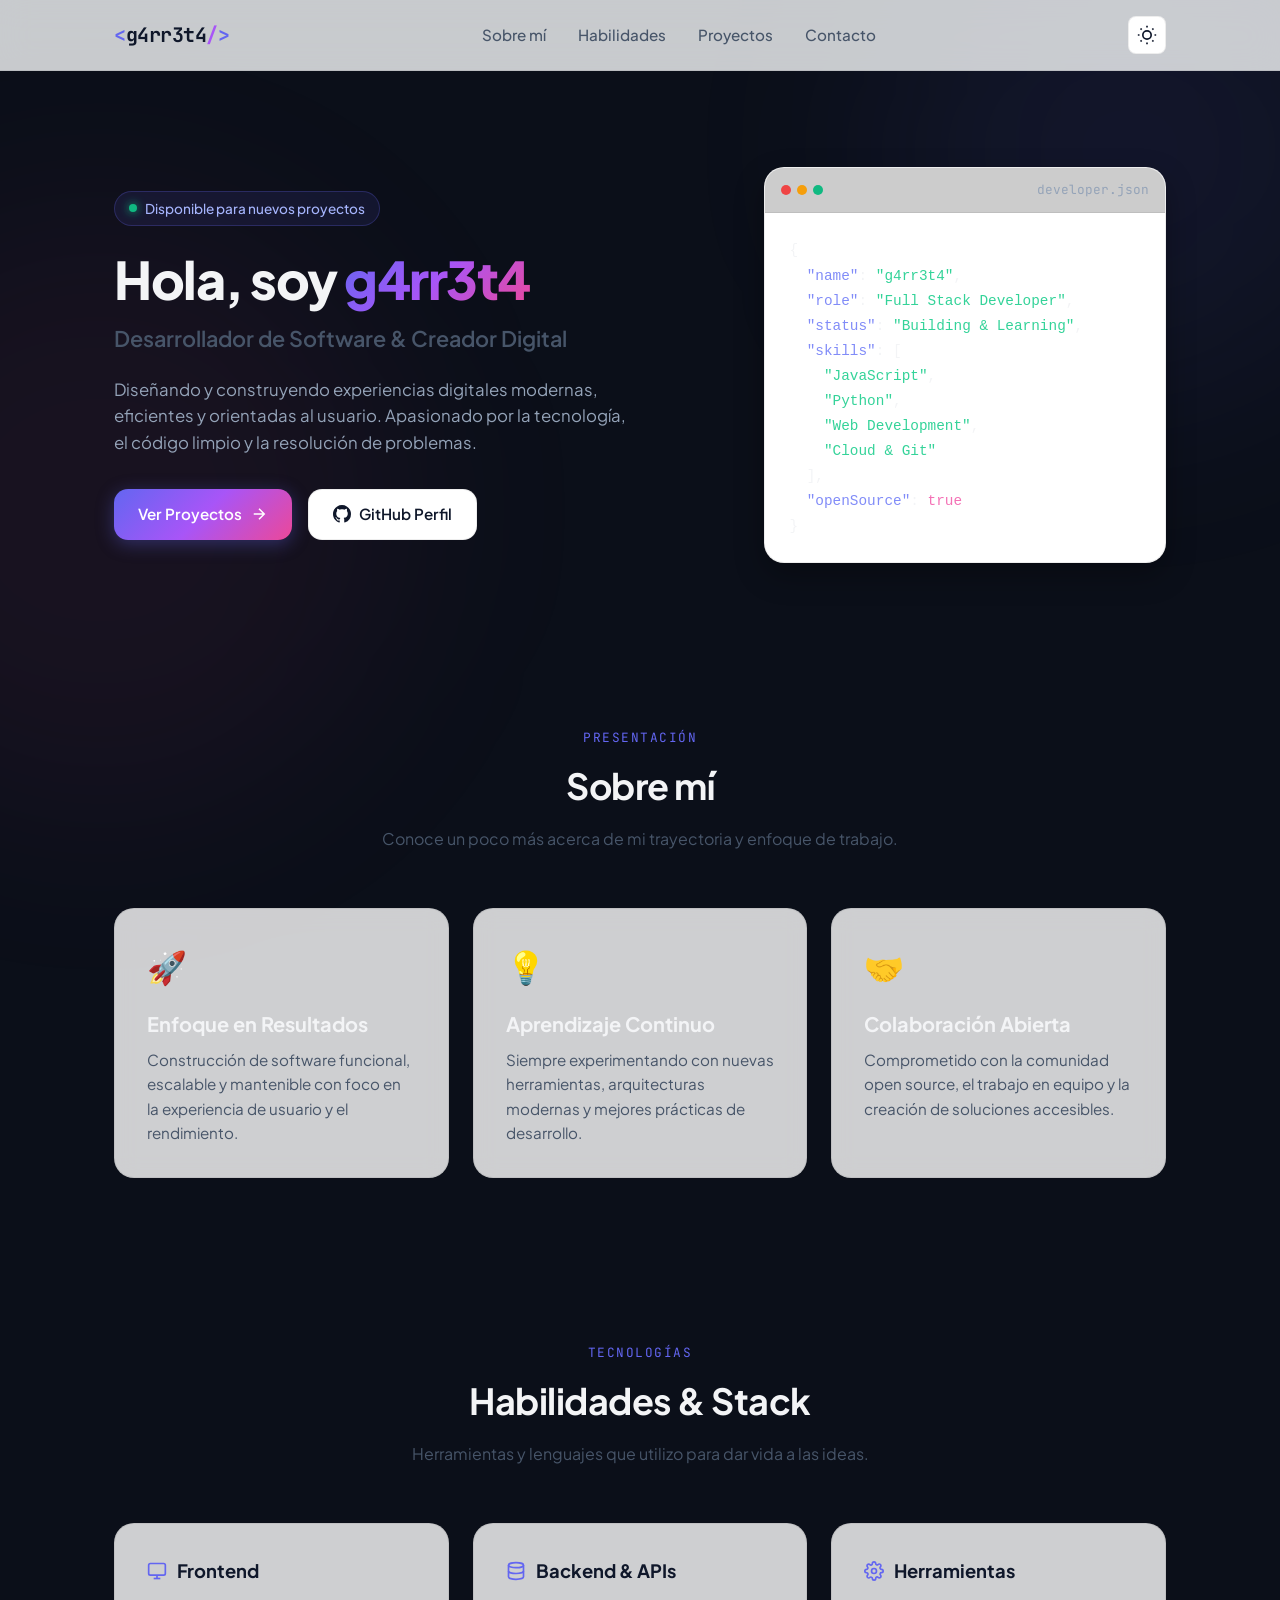
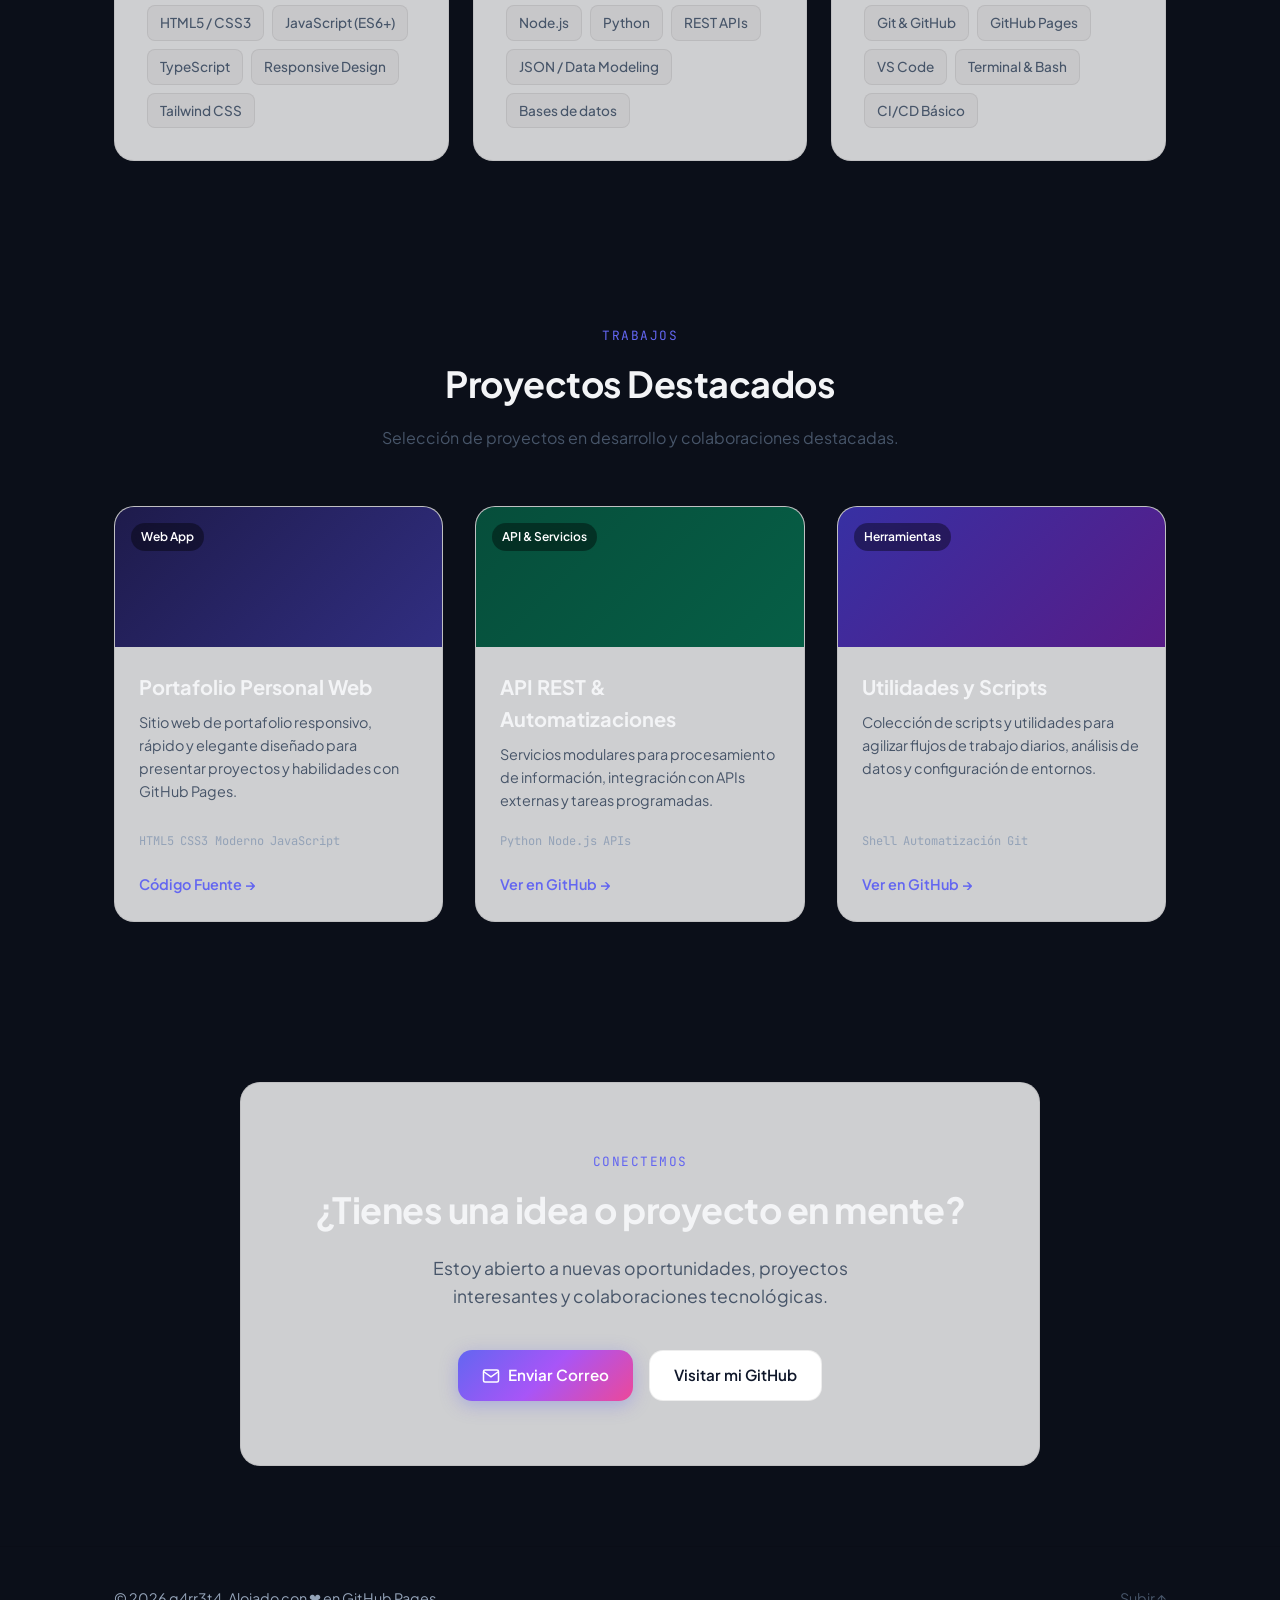
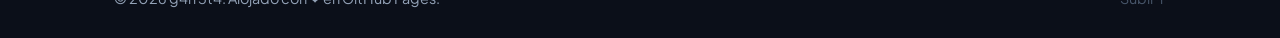
==== index.html @ 247a3bcb "feat: initial commit - personal portfolio website" ====
<!DOCTYPE html>
<html lang="es">
<head>
  <meta charset="UTF-8">
  <meta name="viewport" content="width=device-width, initial-scale=1.0">
  <title>g4rr3t4 | Portafolio Personal</title>
  <meta name="description" content="Portafolio personal de g4rr3t4. Desarrollador de software, soluciones web y proyectos tecnológicos.">
  <link rel="preconnect" href="https://fonts.googleapis.com">
  <link rel="preconnect" href="https://fonts.gstatic.com" crossorigin>
  <link href="https://fonts.googleapis.com/css2?family=Plus+Jakarta+Sans:wght@300;400;500;600;700;800&family=JetBrains+Mono:wght@400;500&display=swap" rel="stylesheet">
  <link rel="stylesheet" href="styles.css">
</head>
<body class="dark-theme">
  <!-- Fondo con efecto de gradiente dinámico -->
  <div class="background-glow glow-1"></div>
  <div class="background-glow glow-2"></div>

  <!-- Header y Navegación -->
  <header class="site-header">
    <div class="container nav-container">
      <a href="#hero" class="brand-logo">
        <span class="logo-bracket">&lt;</span>g4rr3t4<span class="logo-slash">/</span><span class="logo-bracket">&gt;</span>
      </a>

      <nav class="nav-menu" id="navMenu">
        <ul class="nav-links">
          <li><a href="#about" class="nav-link">Sobre mí</a></li>
          <li><a href="#skills" class="nav-link">Habilidades</a></li>
          <li><a href="#projects" class="nav-link">Proyectos</a></li>
          <li><a href="#contact" class="nav-link">Contacto</a></li>
        </ul>
      </nav>

      <div class="nav-actions">
        <button id="themeToggle" class="theme-toggle" aria-label="Cambiar tema">
          <svg class="sun-icon" viewBox="0 0 24 24" width="20" height="20" fill="none" stroke="currentColor" stroke-width="2">
            <circle cx="12" cy="12" r="5"></circle>
            <path d="M12 1v2M12 21v2M4.22 4.22l1.42 1.42M18.36 18.36l1.42 1.42M1 12h2M21 12h2M4.22 19.78l1.42-1.42M18.36 5.64l1.42-1.42"></path>
          </svg>
          <svg class="moon-icon" viewBox="0 0 24 24" width="20" height="20" fill="none" stroke="currentColor" stroke-width="2">
            <path d="M21 12.79A9 9 0 1 1 11.21 3 7 7 0 0 0 21 12.79z"></path>
          </svg>
        </button>
        <button class="menu-toggle" id="menuToggle" aria-label="Abrir menú móvil">
          <span></span>
          <span></span>
          <span></span>
        </button>
      </div>
    </div>
  </header>

  <main>
    <!-- Hero Section -->
    <section class="hero-section" id="hero">
      <div class="container hero-container">
        <div class="hero-content">
          <div class="status-badge">
            <span class="status-dot"></span>
            <span>Disponible para nuevos proyectos</span>
          </div>

          <h1 class="hero-title">
            Hola, soy <span class="gradient-text">g4rr3t4</span>
          </h1>
          <p class="hero-subtitle">Desarrollador de Software & Creador Digital</p>
          <p class="hero-description">
            Diseñando y construyendo experiencias digitales modernas, eficientes y orientadas al usuario. Apasionado por la tecnología, el código limpio y la resolución de problemas.
          </p>

          <div class="hero-cta">
            <a href="#projects" class="btn btn-primary">
              Ver Proyectos
              <svg viewBox="0 0 24 24" width="18" height="18" fill="none" stroke="currentColor" stroke-width="2">
                <path d="M5 12h14M12 5l7 7-7 7"/>
              </svg>
            </a>
            <a href="https://github.com/g4rr3t4" target="_blank" rel="noopener noreferrer" class="btn btn-secondary">
              <svg viewBox="0 0 24 24" width="18" height="18" fill="currentColor">
                <path d="M12 0C5.37 0 0 5.37 0 12c0 5.31 3.435 9.795 8.205 11.385.6.105.825-.255.825-.57 0-.285-.015-1.23-.015-2.235-3.015.555-3.795-.735-4.035-1.41-.135-.345-.72-1.41-1.23-1.695-.42-.225-1.02-.78-.015-.795.945-.015 1.62.87 1.845 1.23 1.08 1.815 2.805 1.305 3.495.99.105-.78.42-1.305.765-1.605-2.67-.3-5.46-1.335-5.46-5.925 0-1.305.465-2.385 1.23-3.225-.12-.3-.54-1.53.12-3.18 0 0 1.005-.315 3.3 1.23.96-.27 1.98-.405 3-.405s2.04.135 3 .405c2.295-1.56 3.3-1.23 3.3-1.23.66 1.65.24 2.88.12 3.18.765.84 1.23 1.905 1.23 3.225 0 4.605-2.805 5.625-5.475 5.925.435.375.81 1.095.81 2.22 0 1.605-.015 2.895-.015 3.3 0 .315.225.69.825.57A12.02 12.02 0 0024 12c0-6.63-5.37-12-12-12z"/>
              </svg>
              GitHub Perfil
            </a>
          </div>
        </div>

        <div class="hero-visual">
          <div class="code-card">
            <div class="card-header">
              <span class="dot red"></span>
              <span class="dot yellow"></span>
              <span class="dot green"></span>
              <span class="card-filename">developer.json</span>
            </div>
            <pre class="code-content"><code>{
  <span class="key">"name"</span>: <span class="string">"g4rr3t4"</span>,
  <span class="key">"role"</span>: <span class="string">"Full Stack Developer"</span>,
  <span class="key">"status"</span>: <span class="string">"Building & Learning"</span>,
  <span class="key">"skills"</span>: [
    <span class="string">"JavaScript"</span>,
    <span class="string">"Python"</span>,
    <span class="string">"Web Development"</span>,
    <span class="string">"Cloud & Git"</span>
  ],
  <span class="key">"openSource"</span>: <span class="boolean">true</span>
}</code></pre>
          </div>
        </div>
      </div>
    </section>

    <!-- Sobre Mí -->
    <section class="section" id="about">
      <div class="container">
        <div class="section-header">
          <span class="section-tag">Presentación</span>
          <h2 class="section-title">Sobre mí</h2>
          <p class="section-subtitle">Conoce un poco más acerca de mi trayectoria y enfoque de trabajo.</p>
        </div>

        <div class="about-grid">
          <div class="about-card feature-card">
            <div class="card-icon">🚀</div>
            <h3>Enfoque en Resultados</h3>
            <p>Construcción de software funcional, escalable y mantenible con foco en la experiencia de usuario y el rendimiento.</p>
          </div>
          <div class="about-card feature-card">
            <div class="card-icon">💡</div>
            <h3>Aprendizaje Continuo</h3>
            <p>Siempre experimentando con nuevas herramientas, arquitecturas modernas y mejores prácticas de desarrollo.</p>
          </div>
          <div class="about-card feature-card">
            <div class="card-icon">🤝</div>
            <h3>Colaboración Abierta</h3>
            <p>Comprometido con la comunidad open source, el trabajo en equipo y la creación de soluciones accesibles.</p>
          </div>
        </div>
      </div>
    </section>

    <!-- Habilidades -->
    <section class="section skills-section" id="skills">
      <div class="container">
        <div class="section-header">
          <span class="section-tag">Tecnologías</span>
          <h2 class="section-title">Habilidades & Stack</h2>
          <p class="section-subtitle">Herramientas y lenguajes que utilizo para dar vida a las ideas.</p>
        </div>

        <div class="skills-categories">
          <!-- Frontend -->
          <div class="skills-category-card">
            <h3 class="category-title">
              <svg viewBox="0 0 24 24" width="20" height="20" fill="none" stroke="currentColor" stroke-width="2">
                <rect x="2" y="3" width="20" height="14" rx="2" ry="2"></rect>
                <line x1="8" y1="21" x2="16" y2="21"></line>
                <line x1="12" y1="17" x2="12" y2="21"></line>
              </svg>
              Frontend
            </h3>
            <div class="tags-container">
              <span class="tag">HTML5 / CSS3</span>
              <span class="tag">JavaScript (ES6+)</span>
              <span class="tag">TypeScript</span>
              <span class="tag">Responsive Design</span>
              <span class="tag">Tailwind CSS</span>
            </div>
          </div>

          <!-- Backend & Datos -->
          <div class="skills-category-card">
            <h3 class="category-title">
              <svg viewBox="0 0 24 24" width="20" height="20" fill="none" stroke="currentColor" stroke-width="2">
                <ellipse cx="12" cy="5" rx="9" ry="3"></ellipse>
                <path d="M21 12c0 1.66-4 3-9 3s-9-1.34-9-3"></path>
                <path d="M3 5v14c0 1.66 4 3 9 3s9-1.34 9-3V5"></path>
              </svg>
              Backend & APIs
            </h3>
            <div class="tags-container">
              <span class="tag">Node.js</span>
              <span class="tag">Python</span>
              <span class="tag">REST APIs</span>
              <span class="tag">JSON / Data Modeling</span>
              <span class="tag">Bases de datos</span>
            </div>
          </div>

          <!-- Herramientas & DevOps -->
          <div class="skills-category-card">
            <h3 class="category-title">
              <svg viewBox="0 0 24 24" width="20" height="20" fill="none" stroke="currentColor" stroke-width="2">
                <circle cx="12" cy="12" r="3"></circle>
                <path d="M19.4 15a1.65 1.65 0 0 0 .33 1.82l.06.06a2 2 0 0 1 0 2.83 2 2 0 0 1-2.83 0l-.06-.06a1.65 1.65 0 0 0-1.82-.33 1.65 1.65 0 0 0-1 1.51V21a2 2 0 0 1-2 2 2 2 0 0 1-2-2v-.09A1.65 1.65 0 0 0 9 19.4a1.65 1.65 0 0 0-1.82.33l-.06.06a2 2 0 0 1-2.83 0 2 2 0 0 1 0-2.83l.06-.06a1.65 1.65 0 0 0 .33-1.82 1.65 1.65 0 0 0-1.51-1H3a2 2 0 0 1-2-2 2 2 0 0 1 2-2h.09A1.65 1.65 0 0 0 4.6 9a1.65 1.65 0 0 0-.33-1.82l-.06-.06a2 2 0 0 1 0-2.83 2 2 0 0 1 2.83 0l.06.06a1.65 1.65 0 0 0 1.82.33H9a1.65 1.65 0 0 0 1-1.51V3a2 2 0 0 1 2-2 2 2 0 0 1 2 2v.09a1.65 1.65 0 0 0 1 1.51 1.65 1.65 0 0 0 1.82-.33l.06-.06a2 2 0 0 1 2.83 0 2 2 0 0 1 0 2.83l-.06.06a1.65 1.65 0 0 0-.33 1.82V9a1.65 1.65 0 0 0 1.51 1H21a2 2 0 0 1 2 2 2 2 0 0 1-2 2h-.09a1.65 1.65 0 0 0-1.51 1z"></path>
              </svg>
              Herramientas
            </h3>
            <div class="tags-container">
              <span class="tag">Git & GitHub</span>
              <span class="tag">GitHub Pages</span>
              <span class="tag">VS Code</span>
              <span class="tag">Terminal & Bash</span>
              <span class="tag">CI/CD Básico</span>
            </div>
          </div>
        </div>
      </div>
    </section>

    <!-- Proyectos Destacados -->
    <section class="section" id="projects">
      <div class="container">
        <div class="section-header">
          <span class="section-tag">Trabajos</span>
          <h2 class="section-title">Proyectos Destacados</h2>
          <p class="section-subtitle">Selección de proyectos en desarrollo y colaboraciones destacadas.</p>
        </div>

        <div class="projects-grid">
          <!-- Proyecto 1 -->
          <article class="project-card">
            <div class="project-banner banner-1">
              <span class="project-type">Web App</span>
            </div>
            <div class="project-body">
              <h3 class="project-title">Portafolio Personal Web</h3>
              <p class="project-desc">
                Sitio web de portafolio responsivo, rápido y elegante diseñado para presentar proyectos y habilidades con GitHub Pages.
              </p>
              <div class="project-tags">
                <span>HTML5</span>
                <span>CSS3 Moderno</span>
                <span>JavaScript</span>
              </div>
              <div class="project-links">
                <a href="https://github.com/g4rr3t4/g4rr3t4.github.io" target="_blank" rel="noopener noreferrer" class="link-btn">
                  Código Fuente →
                </a>
              </div>
            </div>
          </article>

          <!-- Proyecto 2 -->
          <article class="project-card">
            <div class="project-banner banner-2">
              <span class="project-type">API & Servicios</span>
            </div>
            <div class="project-body">
              <h3 class="project-title">API REST & Automatizaciones</h3>
              <p class="project-desc">
                Servicios modulares para procesamiento de información, integración con APIs externas y tareas programadas.
              </p>
              <div class="project-tags">
                <span>Python</span>
                <span>Node.js</span>
                <span>APIs</span>
              </div>
              <div class="project-links">
                <a href="https://github.com/g4rr3t4" target="_blank" rel="noopener noreferrer" class="link-btn">
                  Ver en GitHub →
                </a>
              </div>
            </div>
          </article>

          <!-- Proyecto 3 -->
          <article class="project-card">
            <div class="project-banner banner-3">
              <span class="project-type">Herramientas</span>
            </div>
            <div class="project-body">
              <h3 class="project-title">Utilidades y Scripts</h3>
              <p class="project-desc">
                Colección de scripts y utilidades para agilizar flujos de trabajo diarios, análisis de datos y configuración de entornos.
              </p>
              <div class="project-tags">
                <span>Shell</span>
                <span>Automatización</span>
                <span>Git</span>
              </div>
              <div class="project-links">
                <a href="https://github.com/g4rr3t4" target="_blank" rel="noopener noreferrer" class="link-btn">
                  Ver en GitHub →
                </a>
              </div>
            </div>
          </article>
        </div>
      </div>
    </section>

    <!-- Contacto -->
    <section class="section contact-section" id="contact">
      <div class="container">
        <div class="contact-box">
          <span class="section-tag">Conectemos</span>
          <h2 class="section-title">¿Tienes una idea o proyecto en mente?</h2>
          <p class="contact-text">
            Estoy abierto a nuevas oportunidades, proyectos interesantes y colaboraciones tecnológicas.
          </p>

          <div class="contact-actions">
            <a href="mailto:g4rr3t4@outlook.es" class="btn btn-primary">
              <svg viewBox="0 0 24 24" width="18" height="18" fill="none" stroke="currentColor" stroke-width="2">
                <path d="M4 4h16c1.1 0 2 .9 2 2v12c0 1.1-.9 2-2 2H4c-1.1 0-2-.9-2-2V6c0-1.1.9-2 2-2z"></path>
                <polyline points="22,6 12,13 2,6"></polyline>
              </svg>
              Enviar Correo
            </a>
            <a href="https://github.com/g4rr3t4" target="_blank" rel="noopener noreferrer" class="btn btn-secondary">
              Visitar mi GitHub
            </a>
          </div>
        </div>
      </div>
    </section>
  </main>

  <!-- Footer -->
  <footer class="site-footer">
    <div class="container footer-container">
      <p>© <span id="currentYear"></span> g4rr3t4. Alojado con ❤️ en GitHub Pages.</p>
      <div class="footer-links">
        <a href="#hero">Subir ↑</a>
      </div>
    </div>
  </footer>

  <script src="script.js"></script>
</body>
</html>
---- styles.css ----
:root {
  --font-main: 'Plus Jakarta Sans', system-ui, -apple-system, sans-serif;
  --font-mono: 'JetBrains Mono', monospace;

  /* Colores - Dark Mode por defecto */
  --bg-primary: #0b0f19;
  --bg-secondary: #111827;
  --bg-card: rgba(17, 24, 39, 0.7);
  --bg-card-hover: rgba(31, 41, 55, 0.85);
  --border-color: rgba(255, 255, 255, 0.08);
  --border-hover: rgba(99, 102, 241, 0.4);
  
  --text-primary: #f3f4f6;
  --text-secondary: #9ca3af;
  --text-muted: #6b7280;

  --accent-primary: #6366f1;
  --accent-secondary: #a855f7;
  --accent-gradient: linear-gradient(135deg, #6366f1 0%, #a855f7 50%, #ec4899 100%);
  
  --glow-1: rgba(99, 102, 241, 0.15);
  --glow-2: rgba(168, 85, 247, 0.12);

  --radius-sm: 8px;
  --radius-md: 14px;
  --radius-lg: 20px;
  --radius-full: 9999px;

  --transition: all 0.25s cubic-bezier(0.4, 0, 0.2, 1);
}

body.light-theme {
  --bg-primary: #f8fafc;
  --bg-secondary: #ffffff;
  --bg-card: rgba(255, 255, 255, 0.8);
  --bg-card-hover: rgba(255, 255, 255, 0.95);
  --border-color: rgba(0, 0, 0, 0.07);
  --border-hover: rgba(99, 102, 241, 0.4);

  --text-primary: #0f172a;
  --text-secondary: #475569;
  --text-muted: #94a3b8;

  --glow-1: rgba(99, 102, 241, 0.08);
  --glow-2: rgba(236, 72, 153, 0.06);
}

/* Reset & Base */
*, *::before, *::after {
  box-sizing: border-box;
  margin: 0;
  padding: 0;
}

html {
  scroll-behavior: smooth;
  font-family: var(--font-main);
  background-color: var(--bg-primary);
  color: var(--text-primary);
}

body {
  position: relative;
  overflow-x: hidden;
  min-height: 100vh;
  line-height: 1.6;
}

.container {
  width: 100%;
  max-width: 1100px;
  margin: 0 auto;
  padding: 0 1.5rem;
}

/* Efectos de fondo */
.background-glow {
  position: fixed;
  border-radius: 50%;
  filter: blur(100px);
  pointer-events: none;
  z-index: -1;
}

.glow-1 {
  width: 500px;
  height: 500px;
  top: -100px;
  right: -100px;
  background: var(--glow-1);
}

.glow-2 {
  width: 600px;
  height: 600px;
  bottom: 10%;
  left: -200px;
  background: var(--glow-2);
}

/* Header */
.site-header {
  position: sticky;
  top: 0;
  z-index: 100;
  backdrop-filter: blur(16px);
  -webkit-backdrop-filter: blur(16px);
  background-color: rgba(11, 15, 25, 0.7);
  border-bottom: 1px solid var(--border-color);
  transition: var(--transition);
}

body.light-theme .site-header {
  background-color: rgba(248, 250, 252, 0.8);
}

.nav-container {
  display: flex;
  align-items: center;
  justify-content: space-between;
  height: 70px;
}

.brand-logo {
  font-family: var(--font-mono);
  font-weight: 700;
  font-size: 1.25rem;
  color: var(--text-primary);
  text-decoration: none;
  letter-spacing: -0.5px;
}

.logo-bracket {
  color: var(--accent-primary);
}

.logo-slash {
  color: var(--accent-secondary);
}

.nav-links {
  display: flex;
  list-style: none;
  gap: 2rem;
}

.nav-link {
  color: var(--text-secondary);
  text-decoration: none;
  font-weight: 500;
  font-size: 0.95rem;
  transition: var(--transition);
}

.nav-link:hover {
  color: var(--text-primary);
}

.nav-actions {
  display: flex;
  align-items: center;
  gap: 1rem;
}

.theme-toggle {
  background: var(--bg-secondary);
  border: 1px solid var(--border-color);
  color: var(--text-primary);
  padding: 8px;
  border-radius: var(--radius-sm);
  cursor: pointer;
  display: flex;
  align-items: center;
  justify-content: center;
  transition: var(--transition);
}

.theme-toggle:hover {
  border-color: var(--border-hover);
}

.sun-icon { display: none; }
.moon-icon { display: block; }

body.light-theme .sun-icon { display: block; }
body.light-theme .moon-icon { display: none; }

.menu-toggle {
  display: none;
  background: none;
  border: none;
  cursor: pointer;
  flex-direction: column;
  gap: 5px;
}

.menu-toggle span {
  width: 22px;
  height: 2px;
  background: var(--text-primary);
  border-radius: 2px;
  transition: var(--transition);
}

/* Hero */
.hero-section {
  padding: 6rem 0 5rem;
}

.hero-container {
  display: grid;
  grid-template-columns: 1.2fr 0.8fr;
  align-items: center;
  gap: 3rem;
}

.status-badge {
  display: inline-flex;
  align-items: center;
  gap: 8px;
  padding: 6px 14px;
  border-radius: var(--radius-full);
  background: rgba(99, 102, 241, 0.1);
  border: 1px solid rgba(99, 102, 241, 0.25);
  font-size: 0.85rem;
  font-weight: 500;
  color: #a5b4fc;
  margin-bottom: 1.5rem;
}

.status-dot {
  width: 8px;
  height: 8px;
  border-radius: 50%;
  background-color: #10b981;
  box-shadow: 0 0 10px #10b981;
}

.hero-title {
  font-size: 3.25rem;
  font-weight: 800;
  letter-spacing: -1.5px;
  line-height: 1.15;
  margin-bottom: 0.75rem;
}

.gradient-text {
  background: var(--accent-gradient);
  -webkit-background-clip: text;
  -webkit-text-fill-color: transparent;
}

.hero-subtitle {
  font-size: 1.35rem;
  font-weight: 600;
  color: var(--text-secondary);
  margin-bottom: 1.25rem;
}

.hero-description {
  font-size: 1.05rem;
  color: var(--text-muted);
  max-width: 520px;
  margin-bottom: 2rem;
}

.hero-cta {
  display: flex;
  gap: 1rem;
  flex-wrap: wrap;
}

/* Botones */
.btn {
  display: inline-flex;
  align-items: center;
  gap: 8px;
  padding: 12px 24px;
  border-radius: var(--radius-md);
  font-weight: 600;
  font-size: 0.95rem;
  text-decoration: none;
  cursor: pointer;
  transition: var(--transition);
}

.btn-primary {
  background: var(--accent-gradient);
  color: #ffffff;
  box-shadow: 0 4px 18px rgba(99, 102, 241, 0.35);
}

.btn-primary:hover {
  transform: translateY(-2px);
  box-shadow: 0 6px 22px rgba(99, 102, 241, 0.5);
}

.btn-secondary {
  background: var(--bg-secondary);
  color: var(--text-primary);
  border: 1px solid var(--border-color);
}

.btn-secondary:hover {
  border-color: var(--border-hover);
  transform: translateY(-2px);
}

/* Tarjeta de Código */
.code-card {
  background: var(--bg-secondary);
  border: 1px solid var(--border-color);
  border-radius: var(--radius-lg);
  overflow: hidden;
  box-shadow: 0 12px 30px rgba(0, 0, 0, 0.3);
}

.card-header {
  display: flex;
  align-items: center;
  padding: 12px 16px;
  background: rgba(0, 0, 0, 0.2);
  border-bottom: 1px solid var(--border-color);
}

.dot {
  width: 10px;
  height: 10px;
  border-radius: 50%;
  margin-right: 6px;
}

.dot.red { background: #ef4444; }
.dot.yellow { background: #f59e0b; }
.dot.green { background: #10b981; }

.card-filename {
  font-family: var(--font-mono);
  font-size: 0.8rem;
  color: var(--text-muted);
  margin-left: auto;
}

.code-content {
  padding: 1.5rem;
  font-family: var(--font-mono);
  font-size: 0.9rem;
  line-height: 1.6;
}

.code-content .key { color: #818cf8; }
.code-content .string { color: #34d399; }
.code-content .boolean { color: #f472b6; }

/* Secciones Generales */
.section {
  padding: 5rem 0;
}

.section-header {
  text-align: center;
  max-width: 600px;
  margin: 0 auto 3.5rem;
}

.section-tag {
  display: inline-block;
  font-family: var(--font-mono);
  font-size: 0.8rem;
  text-transform: uppercase;
  color: var(--accent-primary);
  letter-spacing: 1.5px;
  margin-bottom: 0.5rem;
}

.section-title {
  font-size: 2.25rem;
  font-weight: 700;
  letter-spacing: -0.5px;
  margin-bottom: 0.75rem;
}

.section-subtitle {
  color: var(--text-secondary);
  font-size: 1rem;
}

/* About Grid */
.about-grid {
  display: grid;
  grid-template-columns: repeat(auto-fit, minmax(280px, 1fr));
  gap: 1.5rem;
}

.feature-card {
  background: var(--bg-card);
  border: 1px solid var(--border-color);
  border-radius: var(--radius-lg);
  padding: 2rem;
  backdrop-filter: blur(12px);
  transition: var(--transition);
}

.feature-card:hover {
  border-color: var(--border-hover);
  transform: translateY(-4px);
  background: var(--bg-card-hover);
}

.card-icon {
  font-size: 2rem;
  margin-bottom: 1rem;
}

.feature-card h3 {
  font-size: 1.25rem;
  margin-bottom: 0.5rem;
}

.feature-card p {
  color: var(--text-secondary);
  font-size: 0.95rem;
}

/* Skills */
.skills-categories {
  display: grid;
  grid-template-columns: repeat(auto-fit, minmax(300px, 1fr));
  gap: 1.5rem;
}

.skills-category-card {
  background: var(--bg-card);
  border: 1px solid var(--border-color);
  border-radius: var(--radius-lg);
  padding: 2rem;
  transition: var(--transition);
}

.skills-category-card:hover {
  border-color: var(--border-hover);
}

.category-title {
  display: flex;
  align-items: center;
  gap: 10px;
  font-size: 1.15rem;
  margin-bottom: 1.25rem;
  color: var(--text-primary);
}

.category-title svg {
  color: var(--accent-primary);
}

.tags-container {
  display: flex;
  flex-wrap: wrap;
  gap: 8px;
}

.tag {
  background: rgba(255, 255, 255, 0.04);
  border: 1px solid var(--border-color);
  color: var(--text-secondary);
  padding: 6px 12px;
  border-radius: var(--radius-sm);
  font-size: 0.85rem;
  font-weight: 500;
  transition: var(--transition);
}

body.light-theme .tag {
  background: rgba(0, 0, 0, 0.03);
}

.tag:hover {
  color: var(--accent-primary);
  border-color: var(--accent-primary);
}

/* Projects */
.projects-grid {
  display: grid;
  grid-template-columns: repeat(auto-fit, minmax(300px, 1fr));
  gap: 2rem;
}

.project-card {
  background: var(--bg-card);
  border: 1px solid var(--border-color);
  border-radius: var(--radius-lg);
  overflow: hidden;
  display: flex;
  flex-direction: column;
  transition: var(--transition);
}

.project-card:hover {
  border-color: var(--border-hover);
  transform: translateY(-5px);
}

.project-banner {
  height: 140px;
  display: flex;
  align-items: flex-start;
  padding: 1rem;
}

.banner-1 { background: linear-gradient(135deg, #1e1b4b, #312e81); }
.banner-2 { background: linear-gradient(135deg, #064e3b, #065f46); }
.banner-3 { background: linear-gradient(135deg, #3730a3, #581c87); }

.project-type {
  background: rgba(0, 0, 0, 0.4);
  backdrop-filter: blur(8px);
  color: #fff;
  padding: 4px 10px;
  border-radius: var(--radius-full);
  font-size: 0.75rem;
  font-weight: 600;
}

.project-body {
  padding: 1.5rem;
  display: flex;
  flex-direction: column;
  flex-grow: 1;
}

.project-title {
  font-size: 1.25rem;
  margin-bottom: 0.5rem;
}

.project-desc {
  color: var(--text-secondary);
  font-size: 0.9rem;
  margin-bottom: 1.25rem;
  flex-grow: 1;
}

.project-tags {
  display: flex;
  gap: 6px;
  flex-wrap: wrap;
  margin-bottom: 1.25rem;
}

.project-tags span {
  font-family: var(--font-mono);
  font-size: 0.75rem;
  color: var(--text-muted);
}

.link-btn {
  color: var(--accent-primary);
  text-decoration: none;
  font-weight: 600;
  font-size: 0.9rem;
  display: inline-flex;
  align-items: center;
  gap: 4px;
  transition: var(--transition);
}

.link-btn:hover {
  color: var(--accent-secondary);
  transform: translateX(4px);
}

/* Contact */
.contact-box {
  background: var(--bg-card);
  border: 1px solid var(--border-color);
  border-radius: var(--radius-lg);
  padding: 4rem 2rem;
  text-align: center;
  max-width: 800px;
  margin: 0 auto;
}

.contact-text {
  color: var(--text-secondary);
  font-size: 1.1rem;
  margin: 1rem auto 2.5rem;
  max-width: 500px;
}

.contact-actions {
  display: flex;
  justify-content: center;
  gap: 1rem;
  flex-wrap: wrap;
}

/* Footer */
.site-footer {
  border-top: 1px solid var(--border-color);
  padding: 2.5rem 0;
  color: var(--text-muted);
  font-size: 0.9rem;
}

.footer-container {
  display: flex;
  justify-content: space-between;
  align-items: center;
}

.footer-links a {
  color: var(--text-secondary);
  text-decoration: none;
  transition: var(--transition);
}

.footer-links a:hover {
  color: var(--accent-primary);
}

/* Responsive */
@media (max-width: 768px) {
  .hero-container {
    grid-template-columns: 1fr;
    text-align: center;
  }

  .hero-title {
    font-size: 2.5rem;
  }

  .hero-description {
    margin: 0 auto 2rem;
  }

  .hero-cta {
    justify-content: center;
  }

  .nav-menu {
    display: none;
  }

  .menu-toggle {
    display: flex;
  }

  .footer-container {
    flex-direction: column;
    gap: 1rem;
    text-align: center;
  }
}
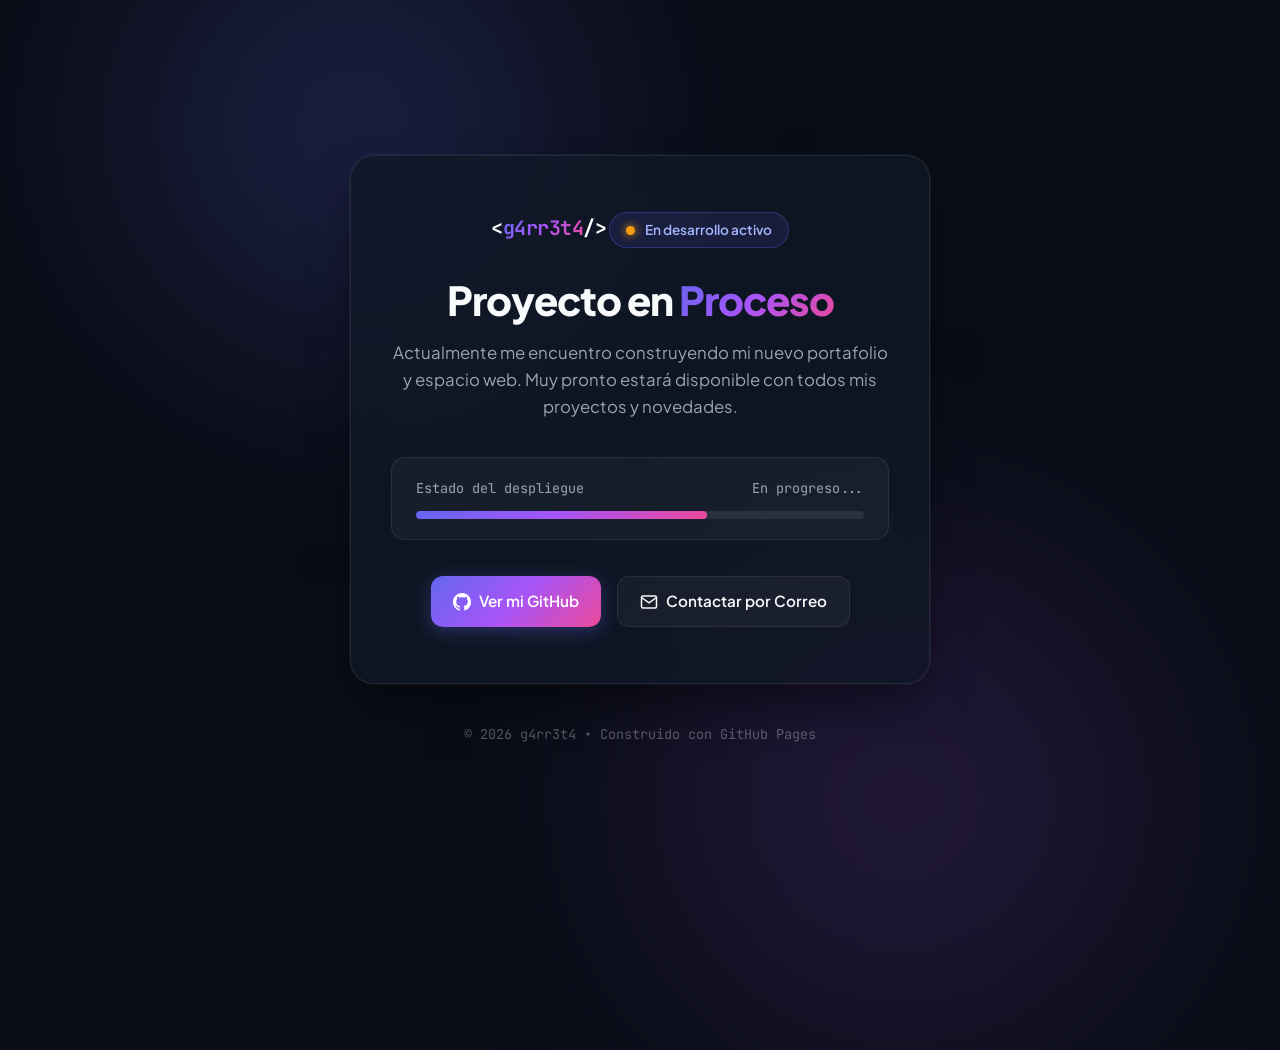
==== commit 9999e39c: "docs: update landing page to work in progress state" ====
--- a/index.html
+++ b/index.html
@@ -3,329 +3,323 @@
 <head>
   <meta charset="UTF-8">
   <meta name="viewport" content="width=device-width, initial-scale=1.0">
-  <title>g4rr3t4 | Portafolio Personal</title>
-  <meta name="description" content="Portafolio personal de g4rr3t4. Desarrollador de software, soluciones web y proyectos tecnológicos.">
+  <title>g4rr3t4 | Proyecto en Proceso</title>
+  <meta name="description" content="Portafolio personal de g4rr3t4 - Sitio web actualmente en desarrollo.">
   <link rel="preconnect" href="https://fonts.googleapis.com">
   <link rel="preconnect" href="https://fonts.gstatic.com" crossorigin>
-  <link href="https://fonts.googleapis.com/css2?family=Plus+Jakarta+Sans:wght@300;400;500;600;700;800&family=JetBrains+Mono:wght@400;500&display=swap" rel="stylesheet">
-  <link rel="stylesheet" href="styles.css">
+  <link href="https://fonts.googleapis.com/css2?family=Plus+Jakarta+Sans:wght@400;500;600;700;800&family=JetBrains+Mono:wght@500;600&display=swap" rel="stylesheet">
+  <style>
+    :root {
+      --bg: #090d16;
+      --card-bg: rgba(17, 24, 39, 0.75);
+      --border: rgba(255, 255, 255, 0.08);
+      --text-main: #f9fafb;
+      --text-muted: #9ca3af;
+      --accent: #6366f1;
+      --accent-gradient: linear-gradient(135deg, #6366f1, #a855f7, #ec4899);
+      --glow-1: rgba(99, 102, 241, 0.2);
+      --glow-2: rgba(168, 85, 247, 0.15);
+    }
+
+    * {
+      box-sizing: border-box;
+      margin: 0;
+      padding: 0;
+    }
+
+    body {
+      font-family: 'Plus Jakarta Sans', system-ui, -apple-system, sans-serif;
+      background-color: var(--bg);
+      color: var(--text-main);
+      min-height: 100vh;
+      display: flex;
+      flex-direction: column;
+      justify-content: center;
+      align-items: center;
+      padding: 2rem 1.5rem;
+      position: relative;
+      overflow: hidden;
+      line-height: 1.6;
+    }
+
+    /* Luces ambientales de fondo */
+    .glow {
+      position: absolute;
+      border-radius: 50%;
+      filter: blur(120px);
+      pointer-events: none;
+      z-index: 0;
+    }
+
+    .glow-1 {
+      width: 450px;
+      height: 450px;
+      top: -100px;
+      left: 10%;
+      background: var(--glow-1);
+    }
+
+    .glow-2 {
+      width: 500px;
+      height: 500px;
+      bottom: -150px;
+      right: 10%;
+      background: var(--glow-2);
+    }
+
+    /* Tarjeta Principal */
+    .card {
+      position: relative;
+      z-index: 1;
+      background: var(--card-bg);
+      border: 1px solid var(--border);
+      border-radius: 24px;
+      padding: 3.5rem 2.5rem;
+      max-width: 580px;
+      width: 100%;
+      text-align: center;
+      backdrop-filter: blur(20px);
+      -webkit-backdrop-filter: blur(20px);
+      box-shadow: 0 25px 50px -12px rgba(0, 0, 0, 0.5), 0 0 0 1px rgba(255, 255, 255, 0.05);
+      animation: fadeIn 0.8s ease-out;
+    }
+
+    @keyframes fadeIn {
+      from { opacity: 0; transform: translateY(20px); }
+      to { opacity: 1; transform: translateY(0); }
+    }
+
+    /* Logo */
+    .logo {
+      display: inline-block;
+      font-family: 'JetBrains Mono', monospace;
+      font-weight: 700;
+      font-size: 1.25rem;
+      margin-bottom: 2rem;
+      letter-spacing: -0.5px;
+      color: #fff;
+    }
+
+    .logo span {
+      background: var(--accent-gradient);
+      -webkit-background-clip: text;
+      -webkit-text-fill-color: transparent;
+    }
+
+    /* Badge de estado */
+    .badge {
+      display: inline-flex;
+      align-items: center;
+      gap: 10px;
+      padding: 6px 16px;
+      border-radius: 9999px;
+      background: rgba(99, 102, 241, 0.12);
+      border: 1px solid rgba(99, 102, 241, 0.3);
+      font-size: 0.85rem;
+      font-weight: 600;
+      color: #a5b4fc;
+      margin-bottom: 1.75rem;
+    }
+
+    .pulsing-dot {
+      width: 9px;
+      height: 9px;
+      border-radius: 50%;
+      background-color: #f59e0b;
+      box-shadow: 0 0 10px #f59e0b;
+      animation: pulse 1.8s infinite;
+    }
+
+    @keyframes pulse {
+      0% { transform: scale(0.95); box-shadow: 0 0 0 0 rgba(245, 158, 11, 0.7); }
+      70% { transform: scale(1.1); box-shadow: 0 0 0 8px rgba(245, 158, 11, 0); }
+      100% { transform: scale(0.95); box-shadow: 0 0 0 0 rgba(245, 158, 11, 0); }
+    }
+
+    /* Textos */
+    h1 {
+      font-size: 2.5rem;
+      font-weight: 800;
+      letter-spacing: -1px;
+      line-height: 1.2;
+      margin-bottom: 1rem;
+    }
+
+    .gradient-text {
+      background: var(--accent-gradient);
+      -webkit-background-clip: text;
+      -webkit-text-fill-color: transparent;
+    }
+
+    p {
+      color: var(--text-muted);
+      font-size: 1.05rem;
+      margin-bottom: 2.25rem;
+    }
+
+    /* Barra de Progreso */
+    .progress-box {
+      background: rgba(255, 255, 255, 0.04);
+      border: 1px solid var(--border);
+      border-radius: 14px;
+      padding: 1.25rem 1.5rem;
+      margin-bottom: 2.25rem;
+      text-align: left;
+    }
+
+    .progress-header {
+      display: flex;
+      justify-content: space-between;
+      font-size: 0.85rem;
+      font-family: 'JetBrains Mono', monospace;
+      color: var(--text-muted);
+      margin-bottom: 0.75rem;
+    }
+
+    .progress-bar {
+      height: 8px;
+      background: rgba(255, 255, 255, 0.08);
+      border-radius: 9999px;
+      overflow: hidden;
+      position: relative;
+    }
+
+    .progress-fill {
+      width: 65%;
+      height: 100%;
+      background: var(--accent-gradient);
+      border-radius: 9999px;
+      animation: progressAnim 2s ease-in-out infinite alternate;
+    }
+
+    @keyframes progressAnim {
+      0% { width: 55%; }
+      100% { width: 75%; }
+    }
+
+    /* Botones y Enlaces */
+    .actions {
+      display: flex;
+      gap: 1rem;
+      justify-content: center;
+      flex-wrap: wrap;
+    }
+
+    .btn {
+      display: inline-flex;
+      align-items: center;
+      gap: 8px;
+      padding: 12px 22px;
+      border-radius: 12px;
+      font-weight: 600;
+      font-size: 0.95rem;
+      text-decoration: none;
+      transition: all 0.25s ease;
+    }
+
+    .btn-primary {
+      background: var(--accent-gradient);
+      color: #fff;
+      box-shadow: 0 4px 18px rgba(99, 102, 241, 0.35);
+    }
+
+    .btn-primary:hover {
+      transform: translateY(-2px);
+      box-shadow: 0 6px 22px rgba(99, 102, 241, 0.5);
+    }
+
+    .btn-secondary {
+      background: rgba(255, 255, 255, 0.04);
+      border: 1px solid var(--border);
+      color: var(--text-main);
+    }
+
+    .btn-secondary:hover {
+      background: rgba(255, 255, 255, 0.08);
+      border-color: rgba(99, 102, 241, 0.4);
+      transform: translateY(-2px);
+    }
+
+    /* Footer */
+    footer {
+      position: relative;
+      z-index: 1;
+      margin-top: 2.5rem;
+      color: rgba(255, 255, 255, 0.3);
+      font-size: 0.85rem;
+      font-family: 'JetBrains Mono', monospace;
+    }
+
+    @media (max-width: 640px) {
+      .card {
+        padding: 2.5rem 1.5rem;
+      }
+      h1 {
+        font-size: 2rem;
+      }
+      .actions {
+        flex-direction: column;
+      }
+      .btn {
+        width: 100%;
+        justify-content: center;
+      }
+    }
+  </style>
 </head>
-<body class="dark-theme">
-  <!-- Fondo con efecto de gradiente dinámico -->
-  <div class="background-glow glow-1"></div>
-  <div class="background-glow glow-2"></div>
-
-  <!-- Header y Navegación -->
-  <header class="site-header">
-    <div class="container nav-container">
-      <a href="#hero" class="brand-logo">
-        <span class="logo-bracket">&lt;</span>g4rr3t4<span class="logo-slash">/</span><span class="logo-bracket">&gt;</span>
-      </a>
-
-      <nav class="nav-menu" id="navMenu">
-        <ul class="nav-links">
-          <li><a href="#about" class="nav-link">Sobre mí</a></li>
-          <li><a href="#skills" class="nav-link">Habilidades</a></li>
-          <li><a href="#projects" class="nav-link">Proyectos</a></li>
-          <li><a href="#contact" class="nav-link">Contacto</a></li>
-        </ul>
-      </nav>
-
-      <div class="nav-actions">
-        <button id="themeToggle" class="theme-toggle" aria-label="Cambiar tema">
-          <svg class="sun-icon" viewBox="0 0 24 24" width="20" height="20" fill="none" stroke="currentColor" stroke-width="2">
-            <circle cx="12" cy="12" r="5"></circle>
-            <path d="M12 1v2M12 21v2M4.22 4.22l1.42 1.42M18.36 18.36l1.42 1.42M1 12h2M21 12h2M4.22 19.78l1.42-1.42M18.36 5.64l1.42-1.42"></path>
-          </svg>
-          <svg class="moon-icon" viewBox="0 0 24 24" width="20" height="20" fill="none" stroke="currentColor" stroke-width="2">
-            <path d="M21 12.79A9 9 0 1 1 11.21 3 7 7 0 0 0 21 12.79z"></path>
-          </svg>
-        </button>
-        <button class="menu-toggle" id="menuToggle" aria-label="Abrir menú móvil">
-          <span></span>
-          <span></span>
-          <span></span>
-        </button>
+<body>
+  <div class="glow glow-1"></div>
+  <div class="glow glow-2"></div>
+
+  <div class="card">
+    <div class="logo">
+      &lt;<span>g4rr3t4</span>/&gt;
+    </div>
+
+    <div class="badge">
+      <span class="pulsing-dot"></span>
+      <span>En desarrollo activo</span>
+    </div>
+
+    <h1>Proyecto en <span class="gradient-text">Proceso</span></h1>
+
+    <p>
+      Actualmente me encuentro construyendo mi nuevo portafolio y espacio web. Muy pronto estará disponible con todos mis proyectos y novedades.
+    </p>
+
+    <div class="progress-box">
+      <div class="progress-header">
+        <span>Estado del despliegue</span>
+        <span>En progreso...</span>
+      </div>
+      <div class="progress-bar">
+        <div class="progress-fill"></div>
       </div>
     </div>
-  </header>
-
-  <main>
-    <!-- Hero Section -->
-    <section class="hero-section" id="hero">
-      <div class="container hero-container">
-        <div class="hero-content">
-          <div class="status-badge">
-            <span class="status-dot"></span>
-            <span>Disponible para nuevos proyectos</span>
-          </div>
-
-          <h1 class="hero-title">
-            Hola, soy <span class="gradient-text">g4rr3t4</span>
-          </h1>
-          <p class="hero-subtitle">Desarrollador de Software & Creador Digital</p>
-          <p class="hero-description">
-            Diseñando y construyendo experiencias digitales modernas, eficientes y orientadas al usuario. Apasionado por la tecnología, el código limpio y la resolución de problemas.
-          </p>
-
-          <div class="hero-cta">
-            <a href="#projects" class="btn btn-primary">
-              Ver Proyectos
-              <svg viewBox="0 0 24 24" width="18" height="18" fill="none" stroke="currentColor" stroke-width="2">
-                <path d="M5 12h14M12 5l7 7-7 7"/>
-              </svg>
-            </a>
-            <a href="https://github.com/g4rr3t4" target="_blank" rel="noopener noreferrer" class="btn btn-secondary">
-              <svg viewBox="0 0 24 24" width="18" height="18" fill="currentColor">
-                <path d="M12 0C5.37 0 0 5.37 0 12c0 5.31 3.435 9.795 8.205 11.385.6.105.825-.255.825-.57 0-.285-.015-1.23-.015-2.235-3.015.555-3.795-.735-4.035-1.41-.135-.345-.72-1.41-1.23-1.695-.42-.225-1.02-.78-.015-.795.945-.015 1.62.87 1.845 1.23 1.08 1.815 2.805 1.305 3.495.99.105-.78.42-1.305.765-1.605-2.67-.3-5.46-1.335-5.46-5.925 0-1.305.465-2.385 1.23-3.225-.12-.3-.54-1.53.12-3.18 0 0 1.005-.315 3.3 1.23.96-.27 1.98-.405 3-.405s2.04.135 3 .405c2.295-1.56 3.3-1.23 3.3-1.23.66 1.65.24 2.88.12 3.18.765.84 1.23 1.905 1.23 3.225 0 4.605-2.805 5.625-5.475 5.925.435.375.81 1.095.81 2.22 0 1.605-.015 2.895-.015 3.3 0 .315.225.69.825.57A12.02 12.02 0 0024 12c0-6.63-5.37-12-12-12z"/>
-              </svg>
-              GitHub Perfil
-            </a>
-          </div>
-        </div>
-
-        <div class="hero-visual">
-          <div class="code-card">
-            <div class="card-header">
-              <span class="dot red"></span>
-              <span class="dot yellow"></span>
-              <span class="dot green"></span>
-              <span class="card-filename">developer.json</span>
-            </div>
-            <pre class="code-content"><code>{
-  <span class="key">"name"</span>: <span class="string">"g4rr3t4"</span>,
-  <span class="key">"role"</span>: <span class="string">"Full Stack Developer"</span>,
-  <span class="key">"status"</span>: <span class="string">"Building & Learning"</span>,
-  <span class="key">"skills"</span>: [
-    <span class="string">"JavaScript"</span>,
-    <span class="string">"Python"</span>,
-    <span class="string">"Web Development"</span>,
-    <span class="string">"Cloud & Git"</span>
-  ],
-  <span class="key">"openSource"</span>: <span class="boolean">true</span>
-}</code></pre>
-          </div>
-        </div>
-      </div>
-    </section>
-
-    <!-- Sobre Mí -->
-    <section class="section" id="about">
-      <div class="container">
-        <div class="section-header">
-          <span class="section-tag">Presentación</span>
-          <h2 class="section-title">Sobre mí</h2>
-          <p class="section-subtitle">Conoce un poco más acerca de mi trayectoria y enfoque de trabajo.</p>
-        </div>
-
-        <div class="about-grid">
-          <div class="about-card feature-card">
-            <div class="card-icon">🚀</div>
-            <h3>Enfoque en Resultados</h3>
-            <p>Construcción de software funcional, escalable y mantenible con foco en la experiencia de usuario y el rendimiento.</p>
-          </div>
-          <div class="about-card feature-card">
-            <div class="card-icon">💡</div>
-            <h3>Aprendizaje Continuo</h3>
-            <p>Siempre experimentando con nuevas herramientas, arquitecturas modernas y mejores prácticas de desarrollo.</p>
-          </div>
-          <div class="about-card feature-card">
-            <div class="card-icon">🤝</div>
-            <h3>Colaboración Abierta</h3>
-            <p>Comprometido con la comunidad open source, el trabajo en equipo y la creación de soluciones accesibles.</p>
-          </div>
-        </div>
-      </div>
-    </section>
-
-    <!-- Habilidades -->
-    <section class="section skills-section" id="skills">
-      <div class="container">
-        <div class="section-header">
-          <span class="section-tag">Tecnologías</span>
-          <h2 class="section-title">Habilidades & Stack</h2>
-          <p class="section-subtitle">Herramientas y lenguajes que utilizo para dar vida a las ideas.</p>
-        </div>
-
-        <div class="skills-categories">
-          <!-- Frontend -->
-          <div class="skills-category-card">
-            <h3 class="category-title">
-              <svg viewBox="0 0 24 24" width="20" height="20" fill="none" stroke="currentColor" stroke-width="2">
-                <rect x="2" y="3" width="20" height="14" rx="2" ry="2"></rect>
-                <line x1="8" y1="21" x2="16" y2="21"></line>
-                <line x1="12" y1="17" x2="12" y2="21"></line>
-              </svg>
-              Frontend
-            </h3>
-            <div class="tags-container">
-              <span class="tag">HTML5 / CSS3</span>
-              <span class="tag">JavaScript (ES6+)</span>
-              <span class="tag">TypeScript</span>
-              <span class="tag">Responsive Design</span>
-              <span class="tag">Tailwind CSS</span>
-            </div>
-          </div>
-
-          <!-- Backend & Datos -->
-          <div class="skills-category-card">
-            <h3 class="category-title">
-              <svg viewBox="0 0 24 24" width="20" height="20" fill="none" stroke="currentColor" stroke-width="2">
-                <ellipse cx="12" cy="5" rx="9" ry="3"></ellipse>
-                <path d="M21 12c0 1.66-4 3-9 3s-9-1.34-9-3"></path>
-                <path d="M3 5v14c0 1.66 4 3 9 3s9-1.34 9-3V5"></path>
-              </svg>
-              Backend & APIs
-            </h3>
-            <div class="tags-container">
-              <span class="tag">Node.js</span>
-              <span class="tag">Python</span>
-              <span class="tag">REST APIs</span>
-              <span class="tag">JSON / Data Modeling</span>
-              <span class="tag">Bases de datos</span>
-            </div>
-          </div>
-
-          <!-- Herramientas & DevOps -->
-          <div class="skills-category-card">
-            <h3 class="category-title">
-              <svg viewBox="0 0 24 24" width="20" height="20" fill="none" stroke="currentColor" stroke-width="2">
-                <circle cx="12" cy="12" r="3"></circle>
-                <path d="M19.4 15a1.65 1.65 0 0 0 .33 1.82l.06.06a2 2 0 0 1 0 2.83 2 2 0 0 1-2.83 0l-.06-.06a1.65 1.65 0 0 0-1.82-.33 1.65 1.65 0 0 0-1 1.51V21a2 2 0 0 1-2 2 2 2 0 0 1-2-2v-.09A1.65 1.65 0 0 0 9 19.4a1.65 1.65 0 0 0-1.82.33l-.06.06a2 2 0 0 1-2.83 0 2 2 0 0 1 0-2.83l.06-.06a1.65 1.65 0 0 0 .33-1.82 1.65 1.65 0 0 0-1.51-1H3a2 2 0 0 1-2-2 2 2 0 0 1 2-2h.09A1.65 1.65 0 0 0 4.6 9a1.65 1.65 0 0 0-.33-1.82l-.06-.06a2 2 0 0 1 0-2.83 2 2 0 0 1 2.83 0l.06.06a1.65 1.65 0 0 0 1.82.33H9a1.65 1.65 0 0 0 1-1.51V3a2 2 0 0 1 2-2 2 2 0 0 1 2 2v.09a1.65 1.65 0 0 0 1 1.51 1.65 1.65 0 0 0 1.82-.33l.06-.06a2 2 0 0 1 2.83 0 2 2 0 0 1 0 2.83l-.06.06a1.65 1.65 0 0 0-.33 1.82V9a1.65 1.65 0 0 0 1.51 1H21a2 2 0 0 1 2 2 2 2 0 0 1-2 2h-.09a1.65 1.65 0 0 0-1.51 1z"></path>
-              </svg>
-              Herramientas
-            </h3>
-            <div class="tags-container">
-              <span class="tag">Git & GitHub</span>
-              <span class="tag">GitHub Pages</span>
-              <span class="tag">VS Code</span>
-              <span class="tag">Terminal & Bash</span>
-              <span class="tag">CI/CD Básico</span>
-            </div>
-          </div>
-        </div>
-      </div>
-    </section>
-
-    <!-- Proyectos Destacados -->
-    <section class="section" id="projects">
-      <div class="container">
-        <div class="section-header">
-          <span class="section-tag">Trabajos</span>
-          <h2 class="section-title">Proyectos Destacados</h2>
-          <p class="section-subtitle">Selección de proyectos en desarrollo y colaboraciones destacadas.</p>
-        </div>
-
-        <div class="projects-grid">
-          <!-- Proyecto 1 -->
-          <article class="project-card">
-            <div class="project-banner banner-1">
-              <span class="project-type">Web App</span>
-            </div>
-            <div class="project-body">
-              <h3 class="project-title">Portafolio Personal Web</h3>
-              <p class="project-desc">
-                Sitio web de portafolio responsivo, rápido y elegante diseñado para presentar proyectos y habilidades con GitHub Pages.
-              </p>
-              <div class="project-tags">
-                <span>HTML5</span>
-                <span>CSS3 Moderno</span>
-                <span>JavaScript</span>
-              </div>
-              <div class="project-links">
-                <a href="https://github.com/g4rr3t4/g4rr3t4.github.io" target="_blank" rel="noopener noreferrer" class="link-btn">
-                  Código Fuente →
-                </a>
-              </div>
-            </div>
-          </article>
-
-          <!-- Proyecto 2 -->
-          <article class="project-card">
-            <div class="project-banner banner-2">
-              <span class="project-type">API & Servicios</span>
-            </div>
-            <div class="project-body">
-              <h3 class="project-title">API REST & Automatizaciones</h3>
-              <p class="project-desc">
-                Servicios modulares para procesamiento de información, integración con APIs externas y tareas programadas.
-              </p>
-              <div class="project-tags">
-                <span>Python</span>
-                <span>Node.js</span>
-                <span>APIs</span>
-              </div>
-              <div class="project-links">
-                <a href="https://github.com/g4rr3t4" target="_blank" rel="noopener noreferrer" class="link-btn">
-                  Ver en GitHub →
-                </a>
-              </div>
-            </div>
-          </article>
-
-          <!-- Proyecto 3 -->
-          <article class="project-card">
-            <div class="project-banner banner-3">
-              <span class="project-type">Herramientas</span>
-            </div>
-            <div class="project-body">
-              <h3 class="project-title">Utilidades y Scripts</h3>
-              <p class="project-desc">
-                Colección de scripts y utilidades para agilizar flujos de trabajo diarios, análisis de datos y configuración de entornos.
-              </p>
-              <div class="project-tags">
-                <span>Shell</span>
-                <span>Automatización</span>
-                <span>Git</span>
-              </div>
-              <div class="project-links">
-                <a href="https://github.com/g4rr3t4" target="_blank" rel="noopener noreferrer" class="link-btn">
-                  Ver en GitHub →
-                </a>
-              </div>
-            </div>
-          </article>
-        </div>
-      </div>
-    </section>
-
-    <!-- Contacto -->
-    <section class="section contact-section" id="contact">
-      <div class="container">
-        <div class="contact-box">
-          <span class="section-tag">Conectemos</span>
-          <h2 class="section-title">¿Tienes una idea o proyecto en mente?</h2>
-          <p class="contact-text">
-            Estoy abierto a nuevas oportunidades, proyectos interesantes y colaboraciones tecnológicas.
-          </p>
-
-          <div class="contact-actions">
-            <a href="mailto:g4rr3t4@outlook.es" class="btn btn-primary">
-              <svg viewBox="0 0 24 24" width="18" height="18" fill="none" stroke="currentColor" stroke-width="2">
-                <path d="M4 4h16c1.1 0 2 .9 2 2v12c0 1.1-.9 2-2 2H4c-1.1 0-2-.9-2-2V6c0-1.1.9-2 2-2z"></path>
-                <polyline points="22,6 12,13 2,6"></polyline>
-              </svg>
-              Enviar Correo
-            </a>
-            <a href="https://github.com/g4rr3t4" target="_blank" rel="noopener noreferrer" class="btn btn-secondary">
-              Visitar mi GitHub
-            </a>
-          </div>
-        </div>
-      </div>
-    </section>
-  </main>
-
-  <!-- Footer -->
-  <footer class="site-footer">
-    <div class="container footer-container">
-      <p>© <span id="currentYear"></span> g4rr3t4. Alojado con ❤️ en GitHub Pages.</p>
-      <div class="footer-links">
-        <a href="#hero">Subir ↑</a>
-      </div>
+
+    <div class="actions">
+      <a href="https://github.com/g4rr3t4" target="_blank" rel="noopener noreferrer" class="btn btn-primary">
+        <svg viewBox="0 0 24 24" width="18" height="18" fill="currentColor">
+          <path d="M12 0C5.37 0 0 5.37 0 12c0 5.31 3.435 9.795 8.205 11.385.6.105.825-.255.825-.57 0-.285-.015-1.23-.015-2.235-3.015.555-3.795-.735-4.035-1.41-.135-.345-.72-1.41-1.23-1.695-.42-.225-1.02-.78-.015-.795.945-.015 1.62.87 1.845 1.23 1.08 1.815 2.805 1.305 3.495.99.105-.78.42-1.305.765-1.605-2.67-.3-5.46-1.335-5.46-5.925 0-1.305.465-2.385 1.23-3.225-.12-.3-.54-1.53.12-3.18 0 0 1.005-.315 3.3 1.23.96-.27 1.98-.405 3-.405s2.04.135 3 .405c2.295-1.56 3.3-1.23 3.3-1.23.66 1.65.24 2.88.12 3.18.765.84 1.23 1.905 1.23 3.225 0 4.605-2.805 5.625-5.475 5.925.435.375.81 1.095.81 2.22 0 1.605-.015 2.895-.015 3.3 0 .315.225.69.825.57A12.02 12.02 0 0024 12c0-6.63-5.37-12-12-12z"/>
+        </svg>
+        Ver mi GitHub
+      </a>
+      <a href="mailto:g4rr3t4@outlook.es" class="btn btn-secondary">
+        <svg viewBox="0 0 24 24" width="18" height="18" fill="none" stroke="currentColor" stroke-width="2">
+          <path d="M4 4h16c1.1 0 2 .9 2 2v12c0 1.1-.9 2-2 2H4c-1.1 0-2-.9-2-2V6c0-1.1.9-2 2-2z"></path>
+          <polyline points="22,6 12,13 2,6"></polyline>
+        </svg>
+        Contactar por Correo
+      </a>
     </div>
+  </div>
+
+  <footer>
+    © <span id="currentYear"></span> g4rr3t4 • Construido con GitHub Pages
   </footer>
 
-  <script src="script.js"></script>
+  <script>
+    document.getElementById('currentYear').textContent = new Date().getFullYear();
+  </script>
 </body>
 </html>
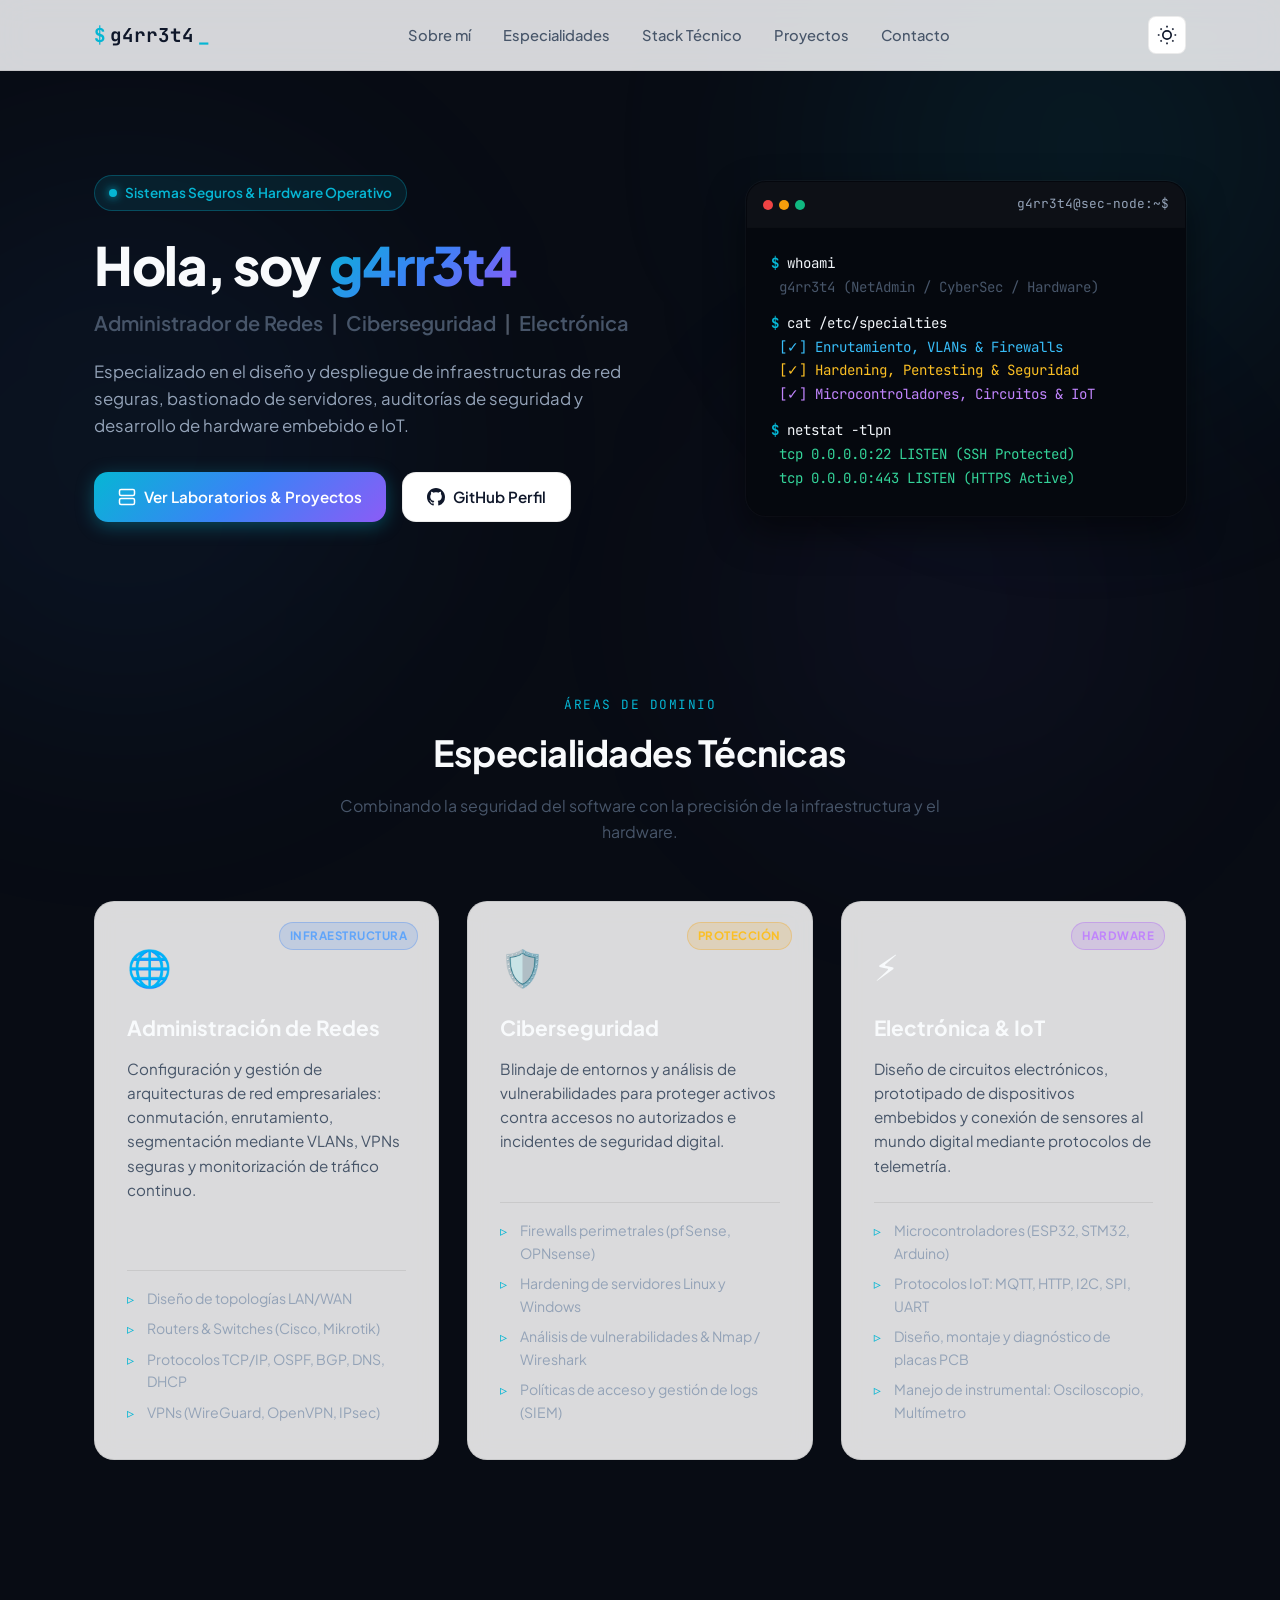
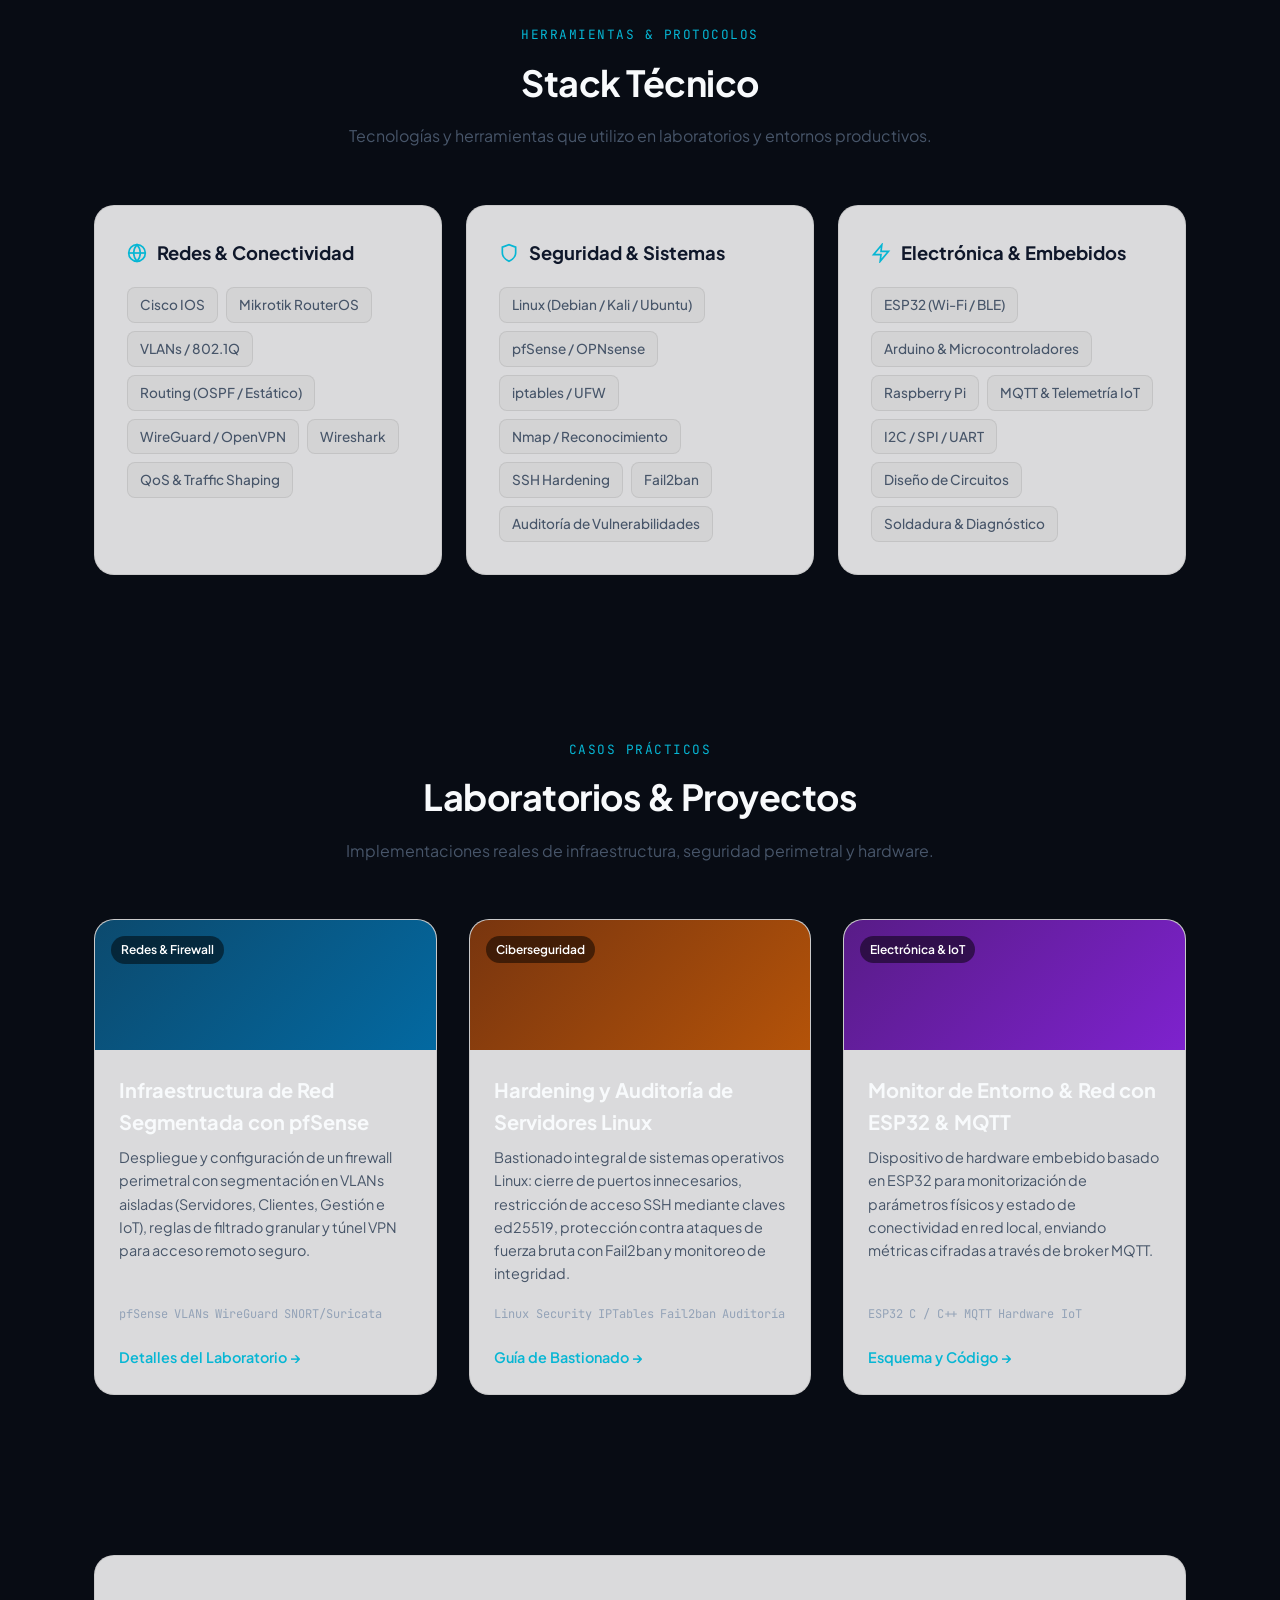
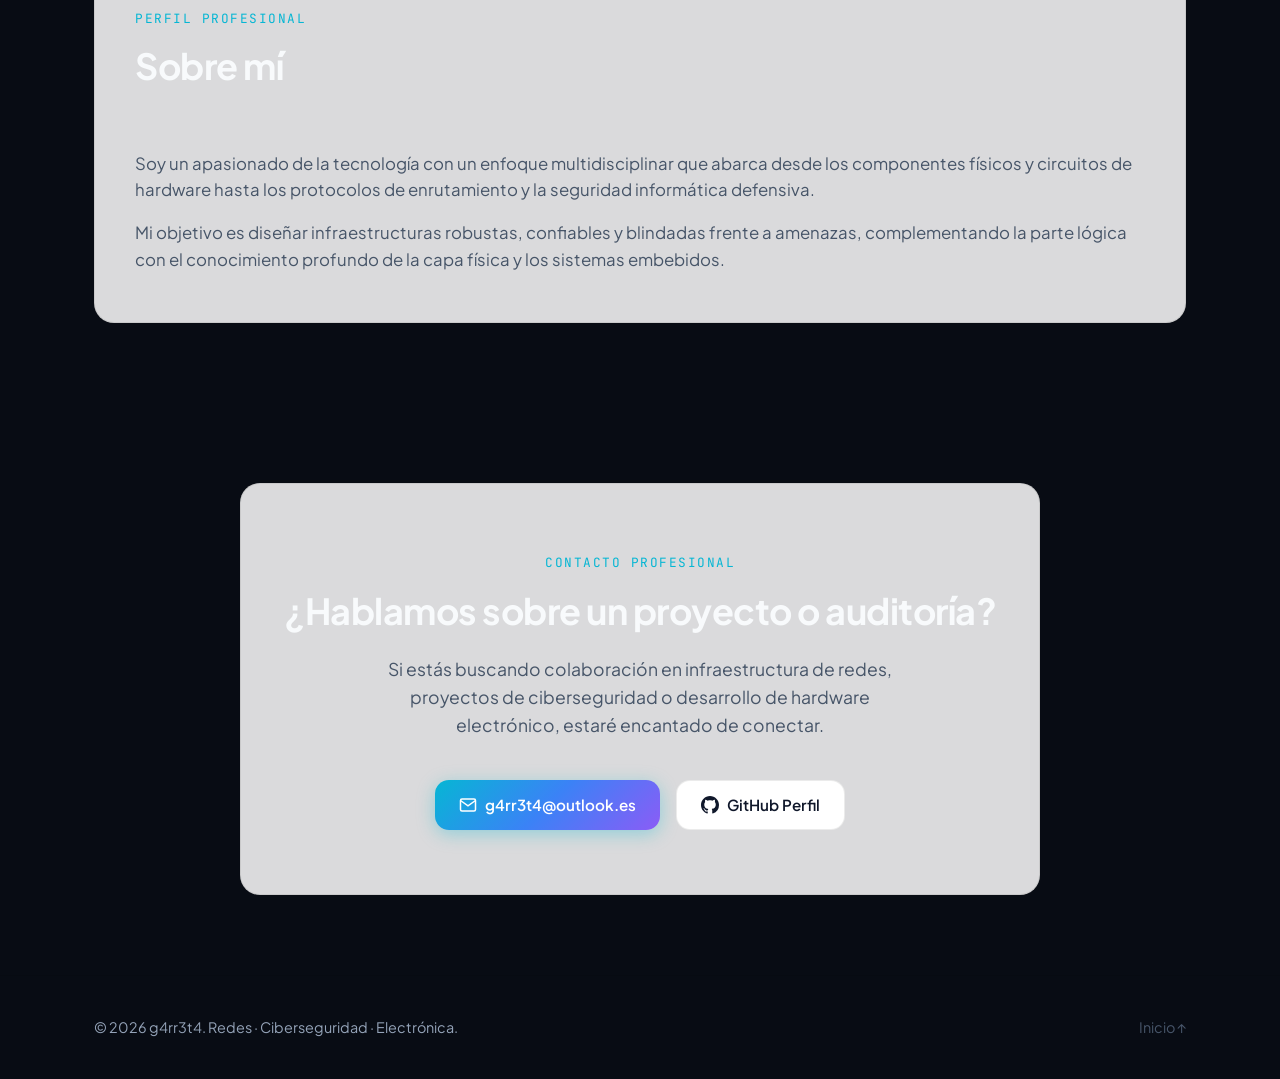
==== commit 7b745fc1: "feat: complete portfolio for networking, cybersecurity, and electronics" ====
--- a/index.html
+++ b/index.html
@@ -3,323 +3,398 @@
 <head>
   <meta charset="UTF-8">
   <meta name="viewport" content="width=device-width, initial-scale=1.0">
-  <title>g4rr3t4 | Proyecto en Proceso</title>
-  <meta name="description" content="Portafolio personal de g4rr3t4 - Sitio web actualmente en desarrollo.">
+  <title>g4rr3t4 | Redes, Ciberseguridad & Electrónica</title>
+  <meta name="description" content="Portafolio profesional de g4rr3t4. Especialista en Administración de Redes, Ciberseguridad y Electrónica / Hardware.">
   <link rel="preconnect" href="https://fonts.googleapis.com">
   <link rel="preconnect" href="https://fonts.gstatic.com" crossorigin>
-  <link href="https://fonts.googleapis.com/css2?family=Plus+Jakarta+Sans:wght@400;500;600;700;800&family=JetBrains+Mono:wght@500;600&display=swap" rel="stylesheet">
-  <style>
-    :root {
-      --bg: #090d16;
-      --card-bg: rgba(17, 24, 39, 0.75);
-      --border: rgba(255, 255, 255, 0.08);
-      --text-main: #f9fafb;
-      --text-muted: #9ca3af;
-      --accent: #6366f1;
-      --accent-gradient: linear-gradient(135deg, #6366f1, #a855f7, #ec4899);
-      --glow-1: rgba(99, 102, 241, 0.2);
-      --glow-2: rgba(168, 85, 247, 0.15);
-    }
-
-    * {
-      box-sizing: border-box;
-      margin: 0;
-      padding: 0;
-    }
-
-    body {
-      font-family: 'Plus Jakarta Sans', system-ui, -apple-system, sans-serif;
-      background-color: var(--bg);
-      color: var(--text-main);
-      min-height: 100vh;
-      display: flex;
-      flex-direction: column;
-      justify-content: center;
-      align-items: center;
-      padding: 2rem 1.5rem;
-      position: relative;
-      overflow: hidden;
-      line-height: 1.6;
-    }
-
-    /* Luces ambientales de fondo */
-    .glow {
-      position: absolute;
-      border-radius: 50%;
-      filter: blur(120px);
-      pointer-events: none;
-      z-index: 0;
-    }
-
-    .glow-1 {
-      width: 450px;
-      height: 450px;
-      top: -100px;
-      left: 10%;
-      background: var(--glow-1);
-    }
-
-    .glow-2 {
-      width: 500px;
-      height: 500px;
-      bottom: -150px;
-      right: 10%;
-      background: var(--glow-2);
-    }
-
-    /* Tarjeta Principal */
-    .card {
-      position: relative;
-      z-index: 1;
-      background: var(--card-bg);
-      border: 1px solid var(--border);
-      border-radius: 24px;
-      padding: 3.5rem 2.5rem;
-      max-width: 580px;
-      width: 100%;
-      text-align: center;
-      backdrop-filter: blur(20px);
-      -webkit-backdrop-filter: blur(20px);
-      box-shadow: 0 25px 50px -12px rgba(0, 0, 0, 0.5), 0 0 0 1px rgba(255, 255, 255, 0.05);
-      animation: fadeIn 0.8s ease-out;
-    }
-
-    @keyframes fadeIn {
-      from { opacity: 0; transform: translateY(20px); }
-      to { opacity: 1; transform: translateY(0); }
-    }
-
-    /* Logo */
-    .logo {
-      display: inline-block;
-      font-family: 'JetBrains Mono', monospace;
-      font-weight: 700;
-      font-size: 1.25rem;
-      margin-bottom: 2rem;
-      letter-spacing: -0.5px;
-      color: #fff;
-    }
-
-    .logo span {
-      background: var(--accent-gradient);
-      -webkit-background-clip: text;
-      -webkit-text-fill-color: transparent;
-    }
-
-    /* Badge de estado */
-    .badge {
-      display: inline-flex;
-      align-items: center;
-      gap: 10px;
-      padding: 6px 16px;
-      border-radius: 9999px;
-      background: rgba(99, 102, 241, 0.12);
-      border: 1px solid rgba(99, 102, 241, 0.3);
-      font-size: 0.85rem;
-      font-weight: 600;
-      color: #a5b4fc;
-      margin-bottom: 1.75rem;
-    }
-
-    .pulsing-dot {
-      width: 9px;
-      height: 9px;
-      border-radius: 50%;
-      background-color: #f59e0b;
-      box-shadow: 0 0 10px #f59e0b;
-      animation: pulse 1.8s infinite;
-    }
-
-    @keyframes pulse {
-      0% { transform: scale(0.95); box-shadow: 0 0 0 0 rgba(245, 158, 11, 0.7); }
-      70% { transform: scale(1.1); box-shadow: 0 0 0 8px rgba(245, 158, 11, 0); }
-      100% { transform: scale(0.95); box-shadow: 0 0 0 0 rgba(245, 158, 11, 0); }
-    }
-
-    /* Textos */
-    h1 {
-      font-size: 2.5rem;
-      font-weight: 800;
-      letter-spacing: -1px;
-      line-height: 1.2;
-      margin-bottom: 1rem;
-    }
-
-    .gradient-text {
-      background: var(--accent-gradient);
-      -webkit-background-clip: text;
-      -webkit-text-fill-color: transparent;
-    }
-
-    p {
-      color: var(--text-muted);
-      font-size: 1.05rem;
-      margin-bottom: 2.25rem;
-    }
-
-    /* Barra de Progreso */
-    .progress-box {
-      background: rgba(255, 255, 255, 0.04);
-      border: 1px solid var(--border);
-      border-radius: 14px;
-      padding: 1.25rem 1.5rem;
-      margin-bottom: 2.25rem;
-      text-align: left;
-    }
-
-    .progress-header {
-      display: flex;
-      justify-content: space-between;
-      font-size: 0.85rem;
-      font-family: 'JetBrains Mono', monospace;
-      color: var(--text-muted);
-      margin-bottom: 0.75rem;
-    }
-
-    .progress-bar {
-      height: 8px;
-      background: rgba(255, 255, 255, 0.08);
-      border-radius: 9999px;
-      overflow: hidden;
-      position: relative;
-    }
-
-    .progress-fill {
-      width: 65%;
-      height: 100%;
-      background: var(--accent-gradient);
-      border-radius: 9999px;
-      animation: progressAnim 2s ease-in-out infinite alternate;
-    }
-
-    @keyframes progressAnim {
-      0% { width: 55%; }
-      100% { width: 75%; }
-    }
-
-    /* Botones y Enlaces */
-    .actions {
-      display: flex;
-      gap: 1rem;
-      justify-content: center;
-      flex-wrap: wrap;
-    }
-
-    .btn {
-      display: inline-flex;
-      align-items: center;
-      gap: 8px;
-      padding: 12px 22px;
-      border-radius: 12px;
-      font-weight: 600;
-      font-size: 0.95rem;
-      text-decoration: none;
-      transition: all 0.25s ease;
-    }
-
-    .btn-primary {
-      background: var(--accent-gradient);
-      color: #fff;
-      box-shadow: 0 4px 18px rgba(99, 102, 241, 0.35);
-    }
-
-    .btn-primary:hover {
-      transform: translateY(-2px);
-      box-shadow: 0 6px 22px rgba(99, 102, 241, 0.5);
-    }
-
-    .btn-secondary {
-      background: rgba(255, 255, 255, 0.04);
-      border: 1px solid var(--border);
-      color: var(--text-main);
-    }
-
-    .btn-secondary:hover {
-      background: rgba(255, 255, 255, 0.08);
-      border-color: rgba(99, 102, 241, 0.4);
-      transform: translateY(-2px);
-    }
-
-    /* Footer */
-    footer {
-      position: relative;
-      z-index: 1;
-      margin-top: 2.5rem;
-      color: rgba(255, 255, 255, 0.3);
-      font-size: 0.85rem;
-      font-family: 'JetBrains Mono', monospace;
-    }
-
-    @media (max-width: 640px) {
-      .card {
-        padding: 2.5rem 1.5rem;
-      }
-      h1 {
-        font-size: 2rem;
-      }
-      .actions {
-        flex-direction: column;
-      }
-      .btn {
-        width: 100%;
-        justify-content: center;
-      }
-    }
-  </style>
+  <link href="https://fonts.googleapis.com/css2?family=Plus+Jakarta+Sans:wght@300;400;500;600;700;800&family=JetBrains+Mono:wght@400;500;600;700&display=swap" rel="stylesheet">
+  <link rel="stylesheet" href="styles.css">
 </head>
-<body>
-  <div class="glow glow-1"></div>
-  <div class="glow glow-2"></div>
-
-  <div class="card">
-    <div class="logo">
-      &lt;<span>g4rr3t4</span>/&gt;
+<body class="dark-theme">
+  <!-- Efectos de luz ambiental tecnológica -->
+  <div class="background-glow glow-1"></div>
+  <div class="background-glow glow-2"></div>
+  <div class="background-glow glow-3"></div>
+
+  <!-- Cabecera y Navegación -->
+  <header class="site-header">
+    <div class="container nav-container">
+      <a href="#hero" class="brand-logo">
+        <span class="logo-terminal">$</span> g4rr3t4<span class="cursor-blink">_</span>
+      </a>
+
+      <nav class="nav-menu" id="navMenu">
+        <ul class="nav-links">
+          <li><a href="#about" class="nav-link">Sobre mí</a></li>
+          <li><a href="#specialties" class="nav-link">Especialidades</a></li>
+          <li><a href="#skills" class="nav-link">Stack Técnico</a></li>
+          <li><a href="#projects" class="nav-link">Proyectos</a></li>
+          <li><a href="#contact" class="nav-link">Contacto</a></li>
+        </ul>
+      </nav>
+
+      <div class="nav-actions">
+        <button id="themeToggle" class="theme-toggle" aria-label="Cambiar tema">
+          <svg class="sun-icon" viewBox="0 0 24 24" width="20" height="20" fill="none" stroke="currentColor" stroke-width="2">
+            <circle cx="12" cy="12" r="5"></circle>
+            <path d="M12 1v2M12 21v2M4.22 4.22l1.42 1.42M18.36 18.36l1.42 1.42M1 12h2M21 12h2M4.22 19.78l1.42-1.42M18.36 5.64l1.42-1.42"></path>
+          </svg>
+          <svg class="moon-icon" viewBox="0 0 24 24" width="20" height="20" fill="none" stroke="currentColor" stroke-width="2">
+            <path d="M21 12.79A9 9 0 1 1 11.21 3 7 7 0 0 0 21 12.79z"></path>
+          </svg>
+        </button>
+        <button class="menu-toggle" id="menuToggle" aria-label="Abrir menú móvil">
+          <span></span>
+          <span></span>
+          <span></span>
+        </button>
+      </div>
     </div>
-
-    <div class="badge">
-      <span class="pulsing-dot"></span>
-      <span>En desarrollo activo</span>
+  </header>
+
+  <main>
+    <!-- Hero Section -->
+    <section class="hero-section" id="hero">
+      <div class="container hero-container">
+        <div class="hero-content">
+          <div class="status-badge">
+            <span class="status-dot"></span>
+            <span>Sistemas Seguros & Hardware Operativo</span>
+          </div>
+
+          <h1 class="hero-title">
+            Hola, soy <span class="gradient-text">g4rr3t4</span>
+          </h1>
+          <p class="hero-subtitle">
+            Administrador de Redes <span class="divider">|</span> Ciberseguridad <span class="divider">|</span> Electrónica
+          </p>
+          <p class="hero-description">
+            Especializado en el diseño y despliegue de infraestructuras de red seguras, bastionado de servidores, auditorías de seguridad y desarrollo de hardware embebido e IoT.
+          </p>
+
+          <div class="hero-cta">
+            <a href="#projects" class="btn btn-primary">
+              <svg viewBox="0 0 24 24" width="18" height="18" fill="none" stroke="currentColor" stroke-width="2">
+                <rect x="2" y="2" width="20" height="8" rx="2" ry="2"></rect>
+                <rect x="2" y="14" width="20" height="8" rx="2" ry="2"></rect>
+                <line x1="6" y1="6" x2="6.01" y2="6"></line>
+                <line x1="6" y1="18" x2="6.01" y2="18"></line>
+              </svg>
+              Ver Laboratorios & Proyectos
+            </a>
+            <a href="https://github.com/g4rr3t4" target="_blank" rel="noopener noreferrer" class="btn btn-secondary">
+              <svg viewBox="0 0 24 24" width="18" height="18" fill="currentColor">
+                <path d="M12 0C5.37 0 0 5.37 0 12c0 5.31 3.435 9.795 8.205 11.385.6.105.825-.255.825-.57 0-.285-.015-1.23-.015-2.235-3.015.555-3.795-.735-4.035-1.41-.135-.345-.72-1.41-1.23-1.695-.42-.225-1.02-.78-.015-.795.945-.015 1.62.87 1.845 1.23 1.08 1.815 2.805 1.305 3.495.99.105-.78.42-1.305.765-1.605-2.67-.3-5.46-1.335-5.46-5.925 0-1.305.465-2.385 1.23-3.225-.12-.3-.54-1.53.12-3.18 0 0 1.005-.315 3.3 1.23.96-.27 1.98-.405 3-.405s2.04.135 3 .405c2.295-1.56 3.3-1.23 3.3-1.23.66 1.65.24 2.88.12 3.18.765.84 1.23 1.905 1.23 3.225 0 4.605-2.805 5.625-5.475 5.925.435.375.81 1.095.81 2.22 0 1.605-.015 2.895-.015 3.3 0 .315.225.69.825.57A12.02 12.02 0 0024 12c0-6.63-5.37-12-12-12z"/>
+              </svg>
+              GitHub Perfil
+            </a>
+          </div>
+        </div>
+
+        <div class="hero-visual">
+          <div class="terminal-card">
+            <div class="terminal-header">
+              <span class="dot red"></span>
+              <span class="dot yellow"></span>
+              <span class="dot green"></span>
+              <span class="terminal-title">g4rr3t4@sec-node:~$</span>
+            </div>
+            <div class="terminal-body">
+              <div class="term-line"><span class="term-prompt">$</span> <span class="term-cmd">whoami</span></div>
+              <div class="term-output">g4rr3t4 (NetAdmin / CyberSec / Hardware)</div>
+              
+              <div class="term-line"><span class="term-prompt">$</span> <span class="term-cmd">cat /etc/specialties</span></div>
+              <div class="term-output text-cyan">[✓] Enrutamiento, VLANs & Firewalls</div>
+              <div class="term-output text-amber">[✓] Hardening, Pentesting & Seguridad</div>
+              <div class="term-output text-purple">[✓] Microcontroladores, Circuitos & IoT</div>
+
+              <div class="term-line"><span class="term-prompt">$</span> <span class="term-cmd">netstat -tlpn</span></div>
+              <div class="term-output text-green">tcp  0.0.0.0:22  LISTEN (SSH Protected)</div>
+              <div class="term-output text-green">tcp  0.0.0.0:443 LISTEN (HTTPS Active)</div>
+            </div>
+          </div>
+        </div>
+      </div>
+    </section>
+
+    <!-- Pilares / Especialidades -->
+    <section class="section" id="specialties">
+      <div class="container">
+        <div class="section-header">
+          <span class="section-tag">Áreas de Dominio</span>
+          <h2 class="section-title">Especialidades Técnicas</h2>
+          <p class="section-subtitle">Combinando la seguridad del software con la precisión de la infraestructura y el hardware.</p>
+        </div>
+
+        <div class="specialties-grid">
+          <!-- Pilar 1: Redes -->
+          <div class="feature-card">
+            <div class="card-badge badge-blue">Infraestructura</div>
+            <div class="card-icon">🌐</div>
+            <h3>Administración de Redes</h3>
+            <p>
+              Configuración y gestión de arquitecturas de red empresariales: conmutación, enrutamiento, segmentación mediante VLANs, VPNs seguras y monitorización de tráfico continuo.
+            </p>
+            <ul class="feature-list">
+              <li>Diseño de topologías LAN/WAN</li>
+              <li>Routers & Switches (Cisco, Mikrotik)</li>
+              <li>Protocolos TCP/IP, OSPF, BGP, DNS, DHCP</li>
+              <li>VPNs (WireGuard, OpenVPN, IPsec)</li>
+            </ul>
+          </div>
+
+          <!-- Pilar 2: Ciberseguridad -->
+          <div class="feature-card">
+            <div class="card-badge badge-amber">Protección</div>
+            <div class="card-icon">🛡️</div>
+            <h3>Ciberseguridad</h3>
+            <p>
+              Blindaje de entornos y análisis de vulnerabilidades para proteger activos contra accesos no autorizados e incidentes de seguridad digital.
+            </p>
+            <ul class="feature-list">
+              <li>Firewalls perimetrales (pfSense, OPNsense)</li>
+              <li>Hardening de servidores Linux y Windows</li>
+              <li>Análisis de vulnerabilidades & Nmap / Wireshark</li>
+              <li>Políticas de acceso y gestión de logs (SIEM)</li>
+            </ul>
+          </div>
+
+          <!-- Pilar 3: Electrónica -->
+          <div class="feature-card">
+            <div class="card-badge badge-purple">Hardware</div>
+            <div class="card-icon">⚡</div>
+            <h3>Electrónica & IoT</h3>
+            <p>
+              Diseño de circuitos electrónicos, prototipado de dispositivos embebidos y conexión de sensores al mundo digital mediante protocolos de telemetría.
+            </p>
+            <ul class="feature-list">
+              <li>Microcontroladores (ESP32, STM32, Arduino)</li>
+              <li>Protocolos IoT: MQTT, HTTP, I2C, SPI, UART</li>
+              <li>Diseño, montaje y diagnóstico de placas PCB</li>
+              <li>Manejo de instrumental: Osciloscopio, Multímetro</li>
+            </ul>
+          </div>
+        </div>
+      </div>
+    </section>
+
+    <!-- Habilidades y Stack Técnico -->
+    <section class="section skills-section" id="skills">
+      <div class="container">
+        <div class="section-header">
+          <span class="section-tag">Herramientas & Protocolos</span>
+          <h2 class="section-title">Stack Técnico</h2>
+          <p class="section-subtitle">Tecnologías y herramientas que utilizo en laboratorios y entornos productivos.</p>
+        </div>
+
+        <div class="skills-categories">
+          <!-- Categoría 1 -->
+          <div class="skills-category-card">
+            <h3 class="category-title">
+              <svg viewBox="0 0 24 24" width="20" height="20" fill="none" stroke="currentColor" stroke-width="2">
+                <circle cx="12" cy="12" r="10"></circle>
+                <line x1="2" y1="12" x2="22" y2="12"></line>
+                <path d="M12 2a15.3 15.3 0 0 1 4 10 15.3 15.3 0 0 1-4 10 15.3 15.3 0 0 1-4-10 15.3 15.3 0 0 1 4-10z"></path>
+              </svg>
+              Redes & Conectividad
+            </h3>
+            <div class="tags-container">
+              <span class="tag">Cisco IOS</span>
+              <span class="tag">Mikrotik RouterOS</span>
+              <span class="tag">VLANs / 802.1Q</span>
+              <span class="tag">Routing (OSPF / Estático)</span>
+              <span class="tag">WireGuard / OpenVPN</span>
+              <span class="tag">Wireshark</span>
+              <span class="tag">QoS & Traffic Shaping</span>
+            </div>
+          </div>
+
+          <!-- Categoría 2 -->
+          <div class="skills-category-card">
+            <h3 class="category-title">
+              <svg viewBox="0 0 24 24" width="20" height="20" fill="none" stroke="currentColor" stroke-width="2">
+                <path d="M12 22s8-4 8-10V5l-8-3-8 3v7c0 6 8 10 8 10z"></path>
+              </svg>
+              Seguridad & Sistemas
+            </h3>
+            <div class="tags-container">
+              <span class="tag">Linux (Debian / Kali / Ubuntu)</span>
+              <span class="tag">pfSense / OPNsense</span>
+              <span class="tag">iptables / UFW</span>
+              <span class="tag">Nmap / Reconocimiento</span>
+              <span class="tag">SSH Hardening</span>
+              <span class="tag">Fail2ban</span>
+              <span class="tag">Auditoría de Vulnerabilidades</span>
+            </div>
+          </div>
+
+          <!-- Categoría 3 -->
+          <div class="skills-category-card">
+            <h3 class="category-title">
+              <svg viewBox="0 0 24 24" width="20" height="20" fill="none" stroke="currentColor" stroke-width="2">
+                <polygon points="13 2 3 14 12 14 11 22 21 10 12 10 13 2"></polygon>
+              </svg>
+              Electrónica & Embebidos
+            </h3>
+            <div class="tags-container">
+              <span class="tag">ESP32 (Wi-Fi / BLE)</span>
+              <span class="tag">Arduino & Microcontroladores</span>
+              <span class="tag">Raspberry Pi</span>
+              <span class="tag">MQTT & Telemetría IoT</span>
+              <span class="tag">I2C / SPI / UART</span>
+              <span class="tag">Diseño de Circuitos</span>
+              <span class="tag">Soldadura & Diagnóstico</span>
+            </div>
+          </div>
+        </div>
+      </div>
+    </section>
+
+    <!-- Proyectos y Laboratorios -->
+    <section class="section" id="projects">
+      <div class="container">
+        <div class="section-header">
+          <span class="section-tag">Casos Prácticos</span>
+          <h2 class="section-title">Laboratorios & Proyectos</h2>
+          <p class="section-subtitle">Implementaciones reales de infraestructura, seguridad perimetral y hardware.</p>
+        </div>
+
+        <div class="projects-grid">
+          <!-- Proyecto 1 -->
+          <article class="project-card">
+            <div class="project-banner banner-net">
+              <span class="project-type">Redes & Firewall</span>
+            </div>
+            <div class="project-body">
+              <h3 class="project-title">Infraestructura de Red Segmentada con pfSense</h3>
+              <p class="project-desc">
+                Despliegue y configuración de un firewall perimetral con segmentación en VLANs aisladas (Servidores, Clientes, Gestión e IoT), reglas de filtrado granular y túnel VPN para acceso remoto seguro.
+              </p>
+              <div class="project-tags">
+                <span>pfSense</span>
+                <span>VLANs</span>
+                <span>WireGuard</span>
+                <span>SNORT/Suricata</span>
+              </div>
+              <div class="project-links">
+                <a href="https://github.com/g4rr3t4" target="_blank" rel="noopener noreferrer" class="link-btn">
+                  Detalles del Laboratorio →
+                </a>
+              </div>
+            </div>
+          </article>
+
+          <!-- Proyecto 2 -->
+          <article class="project-card">
+            <div class="project-banner banner-sec">
+              <span class="project-type">Ciberseguridad</span>
+            </div>
+            <div class="project-body">
+              <h3 class="project-title">Hardening y Auditoría de Servidores Linux</h3>
+              <p class="project-desc">
+                Bastionado integral de sistemas operativos Linux: cierre de puertos innecesarios, restricción de acceso SSH mediante claves ed25519, protección contra ataques de fuerza bruta con Fail2ban y monitoreo de integridad.
+              </p>
+              <div class="project-tags">
+                <span>Linux Security</span>
+                <span>IPTables</span>
+                <span>Fail2ban</span>
+                <span>Auditoría</span>
+              </div>
+              <div class="project-links">
+                <a href="https://github.com/g4rr3t4" target="_blank" rel="noopener noreferrer" class="link-btn">
+                  Guía de Bastionado →
+                </a>
+              </div>
+            </div>
+          </article>
+
+          <!-- Proyecto 3 -->
+          <article class="project-card">
+            <div class="project-banner banner-elec">
+              <span class="project-type">Electrónica & IoT</span>
+            </div>
+            <div class="project-body">
+              <h3 class="project-title">Monitor de Entorno & Red con ESP32 & MQTT</h3>
+              <p class="project-desc">
+                Dispositivo de hardware embebido basado en ESP32 para monitorización de parámetros físicos y estado de conectividad en red local, enviando métricas cifradas a través de broker MQTT.
+              </p>
+              <div class="project-tags">
+                <span>ESP32</span>
+                <span>C / C++</span>
+                <span>MQTT</span>
+                <span>Hardware IoT</span>
+              </div>
+              <div class="project-links">
+                <a href="https://github.com/g4rr3t4" target="_blank" rel="noopener noreferrer" class="link-btn">
+                  Esquema y Código →
+                </a>
+              </div>
+            </div>
+          </article>
+        </div>
+      </div>
+    </section>
+
+    <!-- Sobre Mí detallado -->
+    <section class="section about-section" id="about">
+      <div class="container">
+        <div class="about-wrapper">
+          <div class="section-header text-left">
+            <span class="section-tag">Perfil Profesional</span>
+            <h2 class="section-title">Sobre mí</h2>
+          </div>
+          <div class="about-text-content">
+            <p>
+              Soy un apasionado de la tecnología con un enfoque multidisciplinar que abarca desde los componentes físicos y circuitos de hardware hasta los protocolos de enrutamiento y la seguridad informática defensiva.
+            </p>
+            <p>
+              Mi objetivo es diseñar infraestructuras robustas, confiables y blindadas frente a amenazas, complementando la parte lógica con el conocimiento profundo de la capa física y los sistemas embebidos.
+            </p>
+          </div>
+        </div>
+      </div>
+    </section>
+
+    <!-- Contacto -->
+    <section class="section contact-section" id="contact">
+      <div class="container">
+        <div class="contact-box">
+          <span class="section-tag">Contacto Profesional</span>
+          <h2 class="section-title">¿Hablamos sobre un proyecto o auditoría?</h2>
+          <p class="contact-text">
+            Si estás buscando colaboración en infraestructura de redes, proyectos de ciberseguridad o desarrollo de hardware electrónico, estaré encantado de conectar.
+          </p>
+
+          <div class="contact-actions">
+            <a href="mailto:g4rr3t4@outlook.es" class="btn btn-primary">
+              <svg viewBox="0 0 24 24" width="18" height="18" fill="none" stroke="currentColor" stroke-width="2">
+                <path d="M4 4h16c1.1 0 2 .9 2 2v12c0 1.1-.9 2-2 2H4c-1.1 0-2-.9-2-2V6c0-1.1.9-2 2-2z"></path>
+                <polyline points="22,6 12,13 2,6"></polyline>
+              </svg>
+              g4rr3t4@outlook.es
+            </a>
+            <a href="https://github.com/g4rr3t4" target="_blank" rel="noopener noreferrer" class="btn btn-secondary">
+              <svg viewBox="0 0 24 24" width="18" height="18" fill="currentColor">
+                <path d="M12 0C5.37 0 0 5.37 0 12c0 5.31 3.435 9.795 8.205 11.385.6.105.825-.255.825-.57 0-.285-.015-1.23-.015-2.235-3.015.555-3.795-.735-4.035-1.41-.135-.345-.72-1.41-1.23-1.695-.42-.225-1.02-.78-.015-.795.945-.015 1.62.87 1.845 1.23 1.08 1.815 2.805 1.305 3.495.99.105-.78.42-1.305.765-1.605-2.67-.3-5.46-1.335-5.46-5.925 0-1.305.465-2.385 1.23-3.225-.12-.3-.54-1.53.12-3.18 0 0 1.005-.315 3.3 1.23.96-.27 1.98-.405 3-.405s2.04.135 3 .405c2.295-1.56 3.3-1.23 3.3-1.23.66 1.65.24 2.88.12 3.18.765.84 1.23 1.905 1.23 3.225 0 4.605-2.805 5.625-5.475 5.925.435.375.81 1.095.81 2.22 0 1.605-.015 2.895-.015 3.3 0 .315.225.69.825.57A12.02 12.02 0 0024 12c0-6.63-5.37-12-12-12z"/>
+              </svg>
+              GitHub Perfil
+            </a>
+          </div>
+        </div>
+      </div>
+    </section>
+  </main>
+
+  <!-- Footer -->
+  <footer class="site-footer">
+    <div class="container footer-container">
+      <p>© <span id="currentYear"></span> g4rr3t4. Redes · Ciberseguridad · Electrónica.</p>
+      <div class="footer-links">
+        <a href="#hero">Inicio ↑</a>
+      </div>
     </div>
-
-    <h1>Proyecto en <span class="gradient-text">Proceso</span></h1>
-
-    <p>
-      Actualmente me encuentro construyendo mi nuevo portafolio y espacio web. Muy pronto estará disponible con todos mis proyectos y novedades.
-    </p>
-
-    <div class="progress-box">
-      <div class="progress-header">
-        <span>Estado del despliegue</span>
-        <span>En progreso...</span>
-      </div>
-      <div class="progress-bar">
-        <div class="progress-fill"></div>
-      </div>
-    </div>
-
-    <div class="actions">
-      <a href="https://github.com/g4rr3t4" target="_blank" rel="noopener noreferrer" class="btn btn-primary">
-        <svg viewBox="0 0 24 24" width="18" height="18" fill="currentColor">
-          <path d="M12 0C5.37 0 0 5.37 0 12c0 5.31 3.435 9.795 8.205 11.385.6.105.825-.255.825-.57 0-.285-.015-1.23-.015-2.235-3.015.555-3.795-.735-4.035-1.41-.135-.345-.72-1.41-1.23-1.695-.42-.225-1.02-.78-.015-.795.945-.015 1.62.87 1.845 1.23 1.08 1.815 2.805 1.305 3.495.99.105-.78.42-1.305.765-1.605-2.67-.3-5.46-1.335-5.46-5.925 0-1.305.465-2.385 1.23-3.225-.12-.3-.54-1.53.12-3.18 0 0 1.005-.315 3.3 1.23.96-.27 1.98-.405 3-.405s2.04.135 3 .405c2.295-1.56 3.3-1.23 3.3-1.23.66 1.65.24 2.88.12 3.18.765.84 1.23 1.905 1.23 3.225 0 4.605-2.805 5.625-5.475 5.925.435.375.81 1.095.81 2.22 0 1.605-.015 2.895-.015 3.3 0 .315.225.69.825.57A12.02 12.02 0 0024 12c0-6.63-5.37-12-12-12z"/>
-        </svg>
-        Ver mi GitHub
-      </a>
-      <a href="mailto:g4rr3t4@outlook.es" class="btn btn-secondary">
-        <svg viewBox="0 0 24 24" width="18" height="18" fill="none" stroke="currentColor" stroke-width="2">
-          <path d="M4 4h16c1.1 0 2 .9 2 2v12c0 1.1-.9 2-2 2H4c-1.1 0-2-.9-2-2V6c0-1.1.9-2 2-2z"></path>
-          <polyline points="22,6 12,13 2,6"></polyline>
-        </svg>
-        Contactar por Correo
-      </a>
-    </div>
-  </div>
-
-  <footer>
-    © <span id="currentYear"></span> g4rr3t4 • Construido con GitHub Pages
   </footer>
 
-  <script>
-    document.getElementById('currentYear').textContent = new Date().getFullYear();
-  </script>
+  <script src="script.js"></script>
 </body>
 </html>
--- a/styles.css
+++ b/styles.css
@@ -0,0 +1,771 @@
+:root {
+  --font-main: 'Plus Jakarta Sans', system-ui, -apple-system, sans-serif;
+  --font-mono: 'JetBrains Mono', monospace;
+
+  /* Colores - Cyber Dark Mode */
+  --bg-primary: #080c14;
+  --bg-secondary: #0d1321;
+  --bg-card: rgba(13, 19, 33, 0.75);
+  --bg-card-hover: rgba(22, 31, 51, 0.9);
+  --border-color: rgba(255, 255, 255, 0.08);
+  --border-hover: rgba(56, 189, 248, 0.4);
+  
+  --text-primary: #f8fafc;
+  --text-secondary: #94a3b8;
+  --text-muted: #64748b;
+
+  --accent-cyan: #06b6d4;
+  --accent-blue: #3b82f6;
+  --accent-amber: #f59e0b;
+  --accent-purple: #a855f7;
+  --accent-green: #10b981;
+  --accent-gradient: linear-gradient(135deg, #06b6d4 0%, #3b82f6 50%, #8b5cf6 100%);
+  
+  --glow-1: rgba(6, 182, 212, 0.15);
+  --glow-2: rgba(59, 130, 246, 0.12);
+  --glow-3: rgba(139, 92, 246, 0.10);
+
+  --radius-sm: 8px;
+  --radius-md: 14px;
+  --radius-lg: 20px;
+  --radius-full: 9999px;
+
+  --transition: all 0.25s cubic-bezier(0.4, 0, 0.2, 1);
+}
+
+body.light-theme {
+  --bg-primary: #f8fafc;
+  --bg-secondary: #ffffff;
+  --bg-card: rgba(255, 255, 255, 0.85);
+  --bg-card-hover: rgba(255, 255, 255, 0.98);
+  --border-color: rgba(0, 0, 0, 0.08);
+  --border-hover: rgba(14, 165, 233, 0.5);
+
+  --text-primary: #0f172a;
+  --text-secondary: #475569;
+  --text-muted: #94a3b8;
+
+  --glow-1: rgba(6, 182, 212, 0.08);
+  --glow-2: rgba(59, 130, 246, 0.06);
+  --glow-3: rgba(139, 92, 246, 0.05);
+}
+
+/* Reset */
+*, *::before, *::after {
+  box-sizing: border-box;
+  margin: 0;
+  padding: 0;
+}
+
+html {
+  scroll-behavior: smooth;
+  font-family: var(--font-main);
+  background-color: var(--bg-primary);
+  color: var(--text-primary);
+}
+
+body {
+  position: relative;
+  overflow-x: hidden;
+  min-height: 100vh;
+  line-height: 1.6;
+}
+
+.container {
+  width: 100%;
+  max-width: 1140px;
+  margin: 0 auto;
+  padding: 0 1.5rem;
+}
+
+/* Luces ambientales */
+.background-glow {
+  position: fixed;
+  border-radius: 50%;
+  filter: blur(120px);
+  pointer-events: none;
+  z-index: -1;
+}
+
+.glow-1 {
+  width: 500px;
+  height: 500px;
+  top: -100px;
+  right: -50px;
+  background: var(--glow-1);
+}
+
+.glow-2 {
+  width: 550px;
+  height: 550px;
+  bottom: 20%;
+  left: -150px;
+  background: var(--glow-2);
+}
+
+.glow-3 {
+  width: 400px;
+  height: 400px;
+  top: 45%;
+  right: 10%;
+  background: var(--glow-3);
+}
+
+/* Header */
+.site-header {
+  position: sticky;
+  top: 0;
+  z-index: 100;
+  backdrop-filter: blur(16px);
+  -webkit-backdrop-filter: blur(16px);
+  background-color: rgba(8, 12, 20, 0.8);
+  border-bottom: 1px solid var(--border-color);
+  transition: var(--transition);
+}
+
+body.light-theme .site-header {
+  background-color: rgba(248, 250, 252, 0.85);
+}
+
+.nav-container {
+  display: flex;
+  align-items: center;
+  justify-content: space-between;
+  height: 70px;
+}
+
+.brand-logo {
+  font-family: var(--font-mono);
+  font-weight: 700;
+  font-size: 1.2rem;
+  color: var(--text-primary);
+  text-decoration: none;
+  display: flex;
+  align-items: center;
+  gap: 4px;
+}
+
+.logo-terminal {
+  color: var(--accent-cyan);
+}
+
+.cursor-blink {
+  color: var(--accent-cyan);
+  animation: blink 1s step-end infinite;
+}
+
+@keyframes blink {
+  0%, 100% { opacity: 1; }
+  50% { opacity: 0; }
+}
+
+.nav-links {
+  display: flex;
+  list-style: none;
+  gap: 2rem;
+}
+
+.nav-link {
+  color: var(--text-secondary);
+  text-decoration: none;
+  font-weight: 500;
+  font-size: 0.92rem;
+  transition: var(--transition);
+}
+
+.nav-link:hover {
+  color: var(--accent-cyan);
+}
+
+.nav-actions {
+  display: flex;
+  align-items: center;
+  gap: 1rem;
+}
+
+.theme-toggle {
+  background: var(--bg-secondary);
+  border: 1px solid var(--border-color);
+  color: var(--text-primary);
+  padding: 8px;
+  border-radius: var(--radius-sm);
+  cursor: pointer;
+  display: flex;
+  align-items: center;
+  justify-content: center;
+  transition: var(--transition);
+}
+
+.theme-toggle:hover {
+  border-color: var(--border-hover);
+}
+
+.sun-icon { display: none; }
+.moon-icon { display: block; }
+body.light-theme .sun-icon { display: block; }
+body.light-theme .moon-icon { display: none; }
+
+.menu-toggle {
+  display: none;
+  background: none;
+  border: none;
+  cursor: pointer;
+  flex-direction: column;
+  gap: 5px;
+}
+
+.menu-toggle span {
+  width: 22px;
+  height: 2px;
+  background: var(--text-primary);
+  border-radius: 2px;
+  transition: var(--transition);
+}
+
+/* Hero */
+.hero-section {
+  padding: 6.5rem 0 5.5rem;
+}
+
+.hero-container {
+  display: grid;
+  grid-template-columns: 1.15fr 0.85fr;
+  align-items: center;
+  gap: 3.5rem;
+}
+
+.status-badge {
+  display: inline-flex;
+  align-items: center;
+  gap: 8px;
+  padding: 6px 14px;
+  border-radius: var(--radius-full);
+  background: rgba(6, 182, 212, 0.1);
+  border: 1px solid rgba(6, 182, 212, 0.3);
+  font-size: 0.85rem;
+  font-weight: 600;
+  color: var(--accent-cyan);
+  margin-bottom: 1.5rem;
+}
+
+.status-dot {
+  width: 8px;
+  height: 8px;
+  border-radius: 50%;
+  background-color: var(--accent-cyan);
+  box-shadow: 0 0 10px var(--accent-cyan);
+}
+
+.hero-title {
+  font-size: 3.3rem;
+  font-weight: 800;
+  letter-spacing: -1.5px;
+  line-height: 1.15;
+  margin-bottom: 0.75rem;
+}
+
+.gradient-text {
+  background: var(--accent-gradient);
+  -webkit-background-clip: text;
+  -webkit-text-fill-color: transparent;
+}
+
+.hero-subtitle {
+  font-size: 1.25rem;
+  font-weight: 600;
+  color: var(--text-secondary);
+  margin-bottom: 1.25rem;
+}
+
+.divider {
+  color: var(--text-muted);
+  opacity: 0.5;
+  margin: 0 4px;
+}
+
+.hero-description {
+  font-size: 1.05rem;
+  color: var(--text-muted);
+  max-width: 540px;
+  margin-bottom: 2rem;
+}
+
+.hero-cta {
+  display: flex;
+  gap: 1rem;
+  flex-wrap: wrap;
+}
+
+/* Botones */
+.btn {
+  display: inline-flex;
+  align-items: center;
+  gap: 8px;
+  padding: 12px 24px;
+  border-radius: var(--radius-md);
+  font-weight: 600;
+  font-size: 0.95rem;
+  text-decoration: none;
+  cursor: pointer;
+  transition: var(--transition);
+}
+
+.btn-primary {
+  background: var(--accent-gradient);
+  color: #ffffff;
+  box-shadow: 0 4px 18px rgba(6, 182, 212, 0.35);
+}
+
+.btn-primary:hover {
+  transform: translateY(-2px);
+  box-shadow: 0 6px 24px rgba(6, 182, 212, 0.5);
+}
+
+.btn-secondary {
+  background: var(--bg-secondary);
+  color: var(--text-primary);
+  border: 1px solid var(--border-color);
+}
+
+.btn-secondary:hover {
+  border-color: var(--border-hover);
+  transform: translateY(-2px);
+}
+
+/* Tarjeta Terminal */
+.terminal-card {
+  background: #05080e;
+  border: 1px solid var(--border-color);
+  border-radius: var(--radius-lg);
+  overflow: hidden;
+  box-shadow: 0 16px 36px rgba(0, 0, 0, 0.5), 0 0 0 1px rgba(255, 255, 255, 0.04);
+}
+
+.terminal-header {
+  display: flex;
+  align-items: center;
+  padding: 12px 16px;
+  background: rgba(255, 255, 255, 0.03);
+  border-bottom: 1px solid var(--border-color);
+}
+
+.dot {
+  width: 10px;
+  height: 10px;
+  border-radius: 50%;
+  margin-right: 6px;
+}
+
+.dot.red { background: #ef4444; }
+.dot.yellow { background: #f59e0b; }
+.dot.green { background: #10b981; }
+
+.terminal-title {
+  font-family: var(--font-mono);
+  font-size: 0.8rem;
+  color: var(--text-muted);
+  margin-left: auto;
+}
+
+.terminal-body {
+  padding: 1.5rem;
+  font-family: var(--font-mono);
+  font-size: 0.88rem;
+  line-height: 1.7;
+}
+
+.term-line {
+  margin-top: 0.75rem;
+}
+
+.term-line:first-child {
+  margin-top: 0;
+}
+
+.term-prompt {
+  color: var(--accent-cyan);
+  font-weight: 700;
+}
+
+.term-cmd {
+  color: #f1f5f9;
+}
+
+.term-output {
+  color: var(--text-secondary);
+  padding-left: 0.5rem;
+}
+
+.text-cyan { color: #38bdf8; }
+.text-amber { color: #fbbf24; }
+.text-purple { color: #c084fc; }
+.text-green { color: #34d399; }
+
+/* Secciones Generales */
+.section {
+  padding: 5rem 0;
+}
+
+.section-header {
+  text-align: center;
+  max-width: 650px;
+  margin: 0 auto 3.5rem;
+}
+
+.section-header.text-left {
+  text-align: left;
+  margin-left: 0;
+}
+
+.section-tag {
+  display: inline-block;
+  font-family: var(--font-mono);
+  font-size: 0.8rem;
+  text-transform: uppercase;
+  color: var(--accent-cyan);
+  letter-spacing: 1.5px;
+  margin-bottom: 0.5rem;
+}
+
+.section-title {
+  font-size: 2.25rem;
+  font-weight: 700;
+  letter-spacing: -0.5px;
+  margin-bottom: 0.75rem;
+}
+
+.section-subtitle {
+  color: var(--text-secondary);
+  font-size: 1rem;
+}
+
+/* Especialidades Grid */
+.specialties-grid {
+  display: grid;
+  grid-template-columns: repeat(auto-fit, minmax(310px, 1fr));
+  gap: 1.75rem;
+}
+
+.feature-card {
+  position: relative;
+  background: var(--bg-card);
+  border: 1px solid var(--border-color);
+  border-radius: var(--radius-lg);
+  padding: 2.25rem 2rem;
+  backdrop-filter: blur(12px);
+  transition: var(--transition);
+  display: flex;
+  flex-direction: column;
+}
+
+.feature-card:hover {
+  border-color: var(--border-hover);
+  transform: translateY(-4px);
+  background: var(--bg-card-hover);
+}
+
+.card-badge {
+  position: absolute;
+  top: 1.25rem;
+  right: 1.25rem;
+  padding: 4px 10px;
+  border-radius: var(--radius-full);
+  font-size: 0.72rem;
+  font-weight: 700;
+  text-transform: uppercase;
+  letter-spacing: 0.5px;
+}
+
+.badge-blue { background: rgba(59, 130, 246, 0.15); color: #60a5fa; border: 1px solid rgba(59, 130, 246, 0.3); }
+.badge-amber { background: rgba(245, 158, 11, 0.15); color: #fbbf24; border: 1px solid rgba(245, 158, 11, 0.3); }
+.badge-purple { background: rgba(168, 85, 247, 0.15); color: #c084fc; border: 1px solid rgba(168, 85, 247, 0.3); }
+
+.card-icon {
+  font-size: 2.25rem;
+  margin-bottom: 1rem;
+}
+
+.feature-card h3 {
+  font-size: 1.3rem;
+  margin-bottom: 0.75rem;
+}
+
+.feature-card p {
+  color: var(--text-secondary);
+  font-size: 0.95rem;
+  margin-bottom: 1.5rem;
+}
+
+.feature-list {
+  list-style: none;
+  margin-top: auto;
+  border-top: 1px solid var(--border-color);
+  padding-top: 1rem;
+  display: flex;
+  flex-direction: column;
+  gap: 0.5rem;
+}
+
+.feature-list li {
+  font-size: 0.88rem;
+  color: var(--text-muted);
+  position: relative;
+  padding-left: 1.25rem;
+}
+
+.feature-list li::before {
+  content: "▹";
+  position: absolute;
+  left: 0;
+  color: var(--accent-cyan);
+}
+
+/* Skills Categories */
+.skills-categories {
+  display: grid;
+  grid-template-columns: repeat(auto-fit, minmax(310px, 1fr));
+  gap: 1.5rem;
+}
+
+.skills-category-card {
+  background: var(--bg-card);
+  border: 1px solid var(--border-color);
+  border-radius: var(--radius-lg);
+  padding: 2rem;
+  transition: var(--transition);
+}
+
+.skills-category-card:hover {
+  border-color: var(--border-hover);
+}
+
+.category-title {
+  display: flex;
+  align-items: center;
+  gap: 10px;
+  font-size: 1.15rem;
+  margin-bottom: 1.25rem;
+  color: var(--text-primary);
+}
+
+.category-title svg {
+  color: var(--accent-cyan);
+}
+
+.tags-container {
+  display: flex;
+  flex-wrap: wrap;
+  gap: 8px;
+}
+
+.tag {
+  background: rgba(255, 255, 255, 0.04);
+  border: 1px solid var(--border-color);
+  color: var(--text-secondary);
+  padding: 6px 12px;
+  border-radius: var(--radius-sm);
+  font-size: 0.85rem;
+  font-weight: 500;
+  transition: var(--transition);
+}
+
+body.light-theme .tag {
+  background: rgba(0, 0, 0, 0.03);
+}
+
+.tag:hover {
+  color: var(--accent-cyan);
+  border-color: var(--accent-cyan);
+}
+
+/* Projects */
+.projects-grid {
+  display: grid;
+  grid-template-columns: repeat(auto-fit, minmax(310px, 1fr));
+  gap: 2rem;
+}
+
+.project-card {
+  background: var(--bg-card);
+  border: 1px solid var(--border-color);
+  border-radius: var(--radius-lg);
+  overflow: hidden;
+  display: flex;
+  flex-direction: column;
+  transition: var(--transition);
+}
+
+.project-card:hover {
+  border-color: var(--border-hover);
+  transform: translateY(-5px);
+}
+
+.project-banner {
+  height: 130px;
+  display: flex;
+  align-items: flex-start;
+  padding: 1rem;
+}
+
+.banner-net { background: linear-gradient(135deg, #0c4a6e, #0369a1); }
+.banner-sec { background: linear-gradient(135deg, #78350f, #b45309); }
+.banner-elec { background: linear-gradient(135deg, #581c87, #7e22ce); }
+
+.project-type {
+  background: rgba(0, 0, 0, 0.5);
+  backdrop-filter: blur(8px);
+  color: #fff;
+  padding: 4px 10px;
+  border-radius: var(--radius-full);
+  font-size: 0.75rem;
+  font-weight: 600;
+}
+
+.project-body {
+  padding: 1.5rem;
+  display: flex;
+  flex-direction: column;
+  flex-grow: 1;
+}
+
+.project-title {
+  font-size: 1.25rem;
+  margin-bottom: 0.5rem;
+}
+
+.project-desc {
+  color: var(--text-secondary);
+  font-size: 0.9rem;
+  margin-bottom: 1.25rem;
+  flex-grow: 1;
+}
+
+.project-tags {
+  display: flex;
+  gap: 6px;
+  flex-wrap: wrap;
+  margin-bottom: 1.25rem;
+}
+
+.project-tags span {
+  font-family: var(--font-mono);
+  font-size: 0.75rem;
+  color: var(--text-muted);
+}
+
+.link-btn {
+  color: var(--accent-cyan);
+  text-decoration: none;
+  font-weight: 600;
+  font-size: 0.9rem;
+  display: inline-flex;
+  align-items: center;
+  gap: 4px;
+  transition: var(--transition);
+}
+
+.link-btn:hover {
+  color: #38bdf8;
+  transform: translateX(4px);
+}
+
+/* About Detail */
+.about-wrapper {
+  background: var(--bg-card);
+  border: 1px solid var(--border-color);
+  border-radius: var(--radius-lg);
+  padding: 3rem 2.5rem;
+}
+
+.about-text-content p {
+  color: var(--text-secondary);
+  font-size: 1.05rem;
+  margin-bottom: 1rem;
+}
+
+.about-text-content p:last-child {
+  margin-bottom: 0;
+}
+
+/* Contact */
+.contact-box {
+  background: var(--bg-card);
+  border: 1px solid var(--border-color);
+  border-radius: var(--radius-lg);
+  padding: 4rem 2rem;
+  text-align: center;
+  max-width: 800px;
+  margin: 0 auto;
+}
+
+.contact-text {
+  color: var(--text-secondary);
+  font-size: 1.1rem;
+  margin: 1rem auto 2.5rem;
+  max-width: 550px;
+}
+
+.contact-actions {
+  display: flex;
+  justify-content: center;
+  gap: 1rem;
+  flex-wrap: wrap;
+}
+
+/* Footer */
+.site-footer {
+  border-top: 1px solid var(--border-color);
+  padding: 2.5rem 0;
+  color: var(--text-muted);
+  font-size: 0.9rem;
+}
+
+.footer-container {
+  display: flex;
+  justify-content: space-between;
+  align-items: center;
+}
+
+.footer-links a {
+  color: var(--text-secondary);
+  text-decoration: none;
+  transition: var(--transition);
+}
+
+.footer-links a:hover {
+  color: var(--accent-cyan);
+}
+
+/* Responsive */
+@media (max-width: 768px) {
+  .hero-container {
+    grid-template-columns: 1fr;
+    text-align: center;
+  }
+
+  .hero-title {
+    font-size: 2.5rem;
+  }
+
+  .hero-description {
+    margin: 0 auto 2rem;
+  }
+
+  .hero-cta {
+    justify-content: center;
+  }
+
+  .nav-menu {
+    display: none;
+  }
+
+  .menu-toggle {
+    display: flex;
+  }
+
+  .footer-container {
+    flex-direction: column;
+    gap: 1rem;
+    text-align: center;
+  }
+}
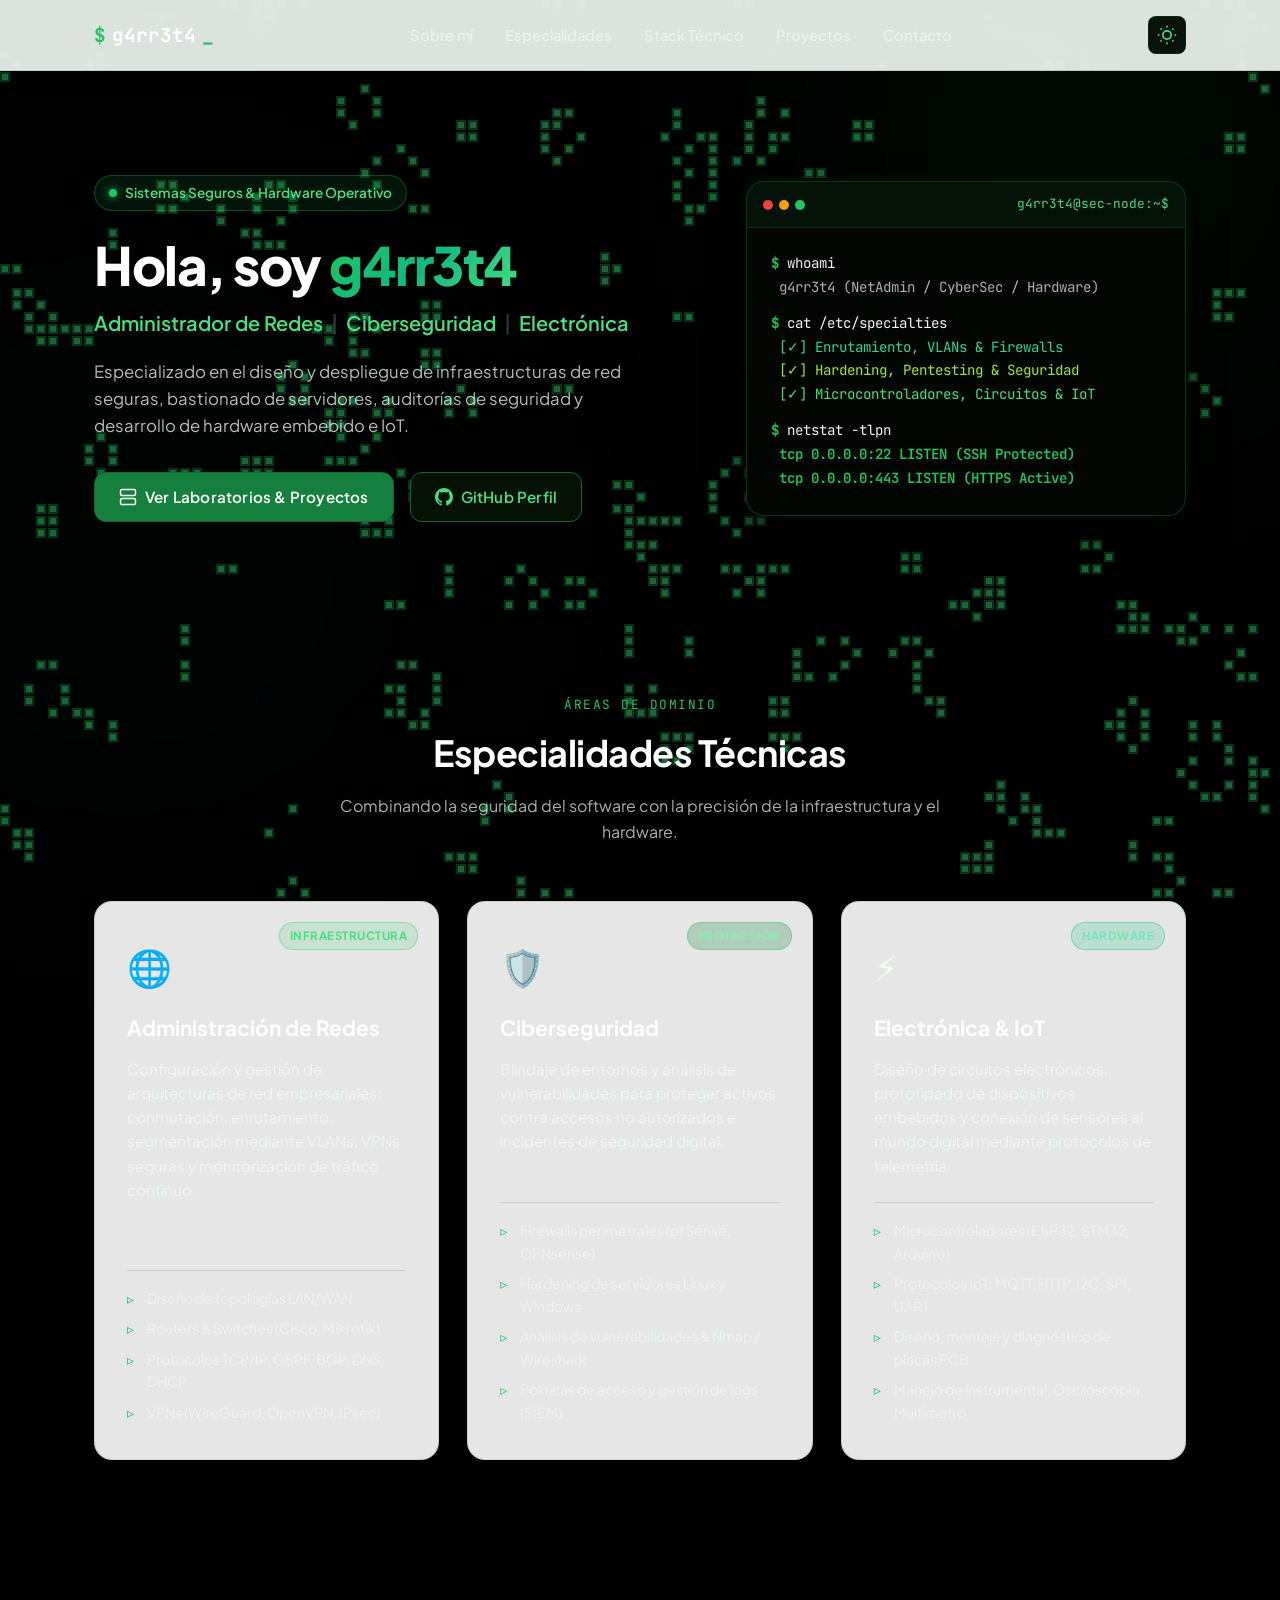
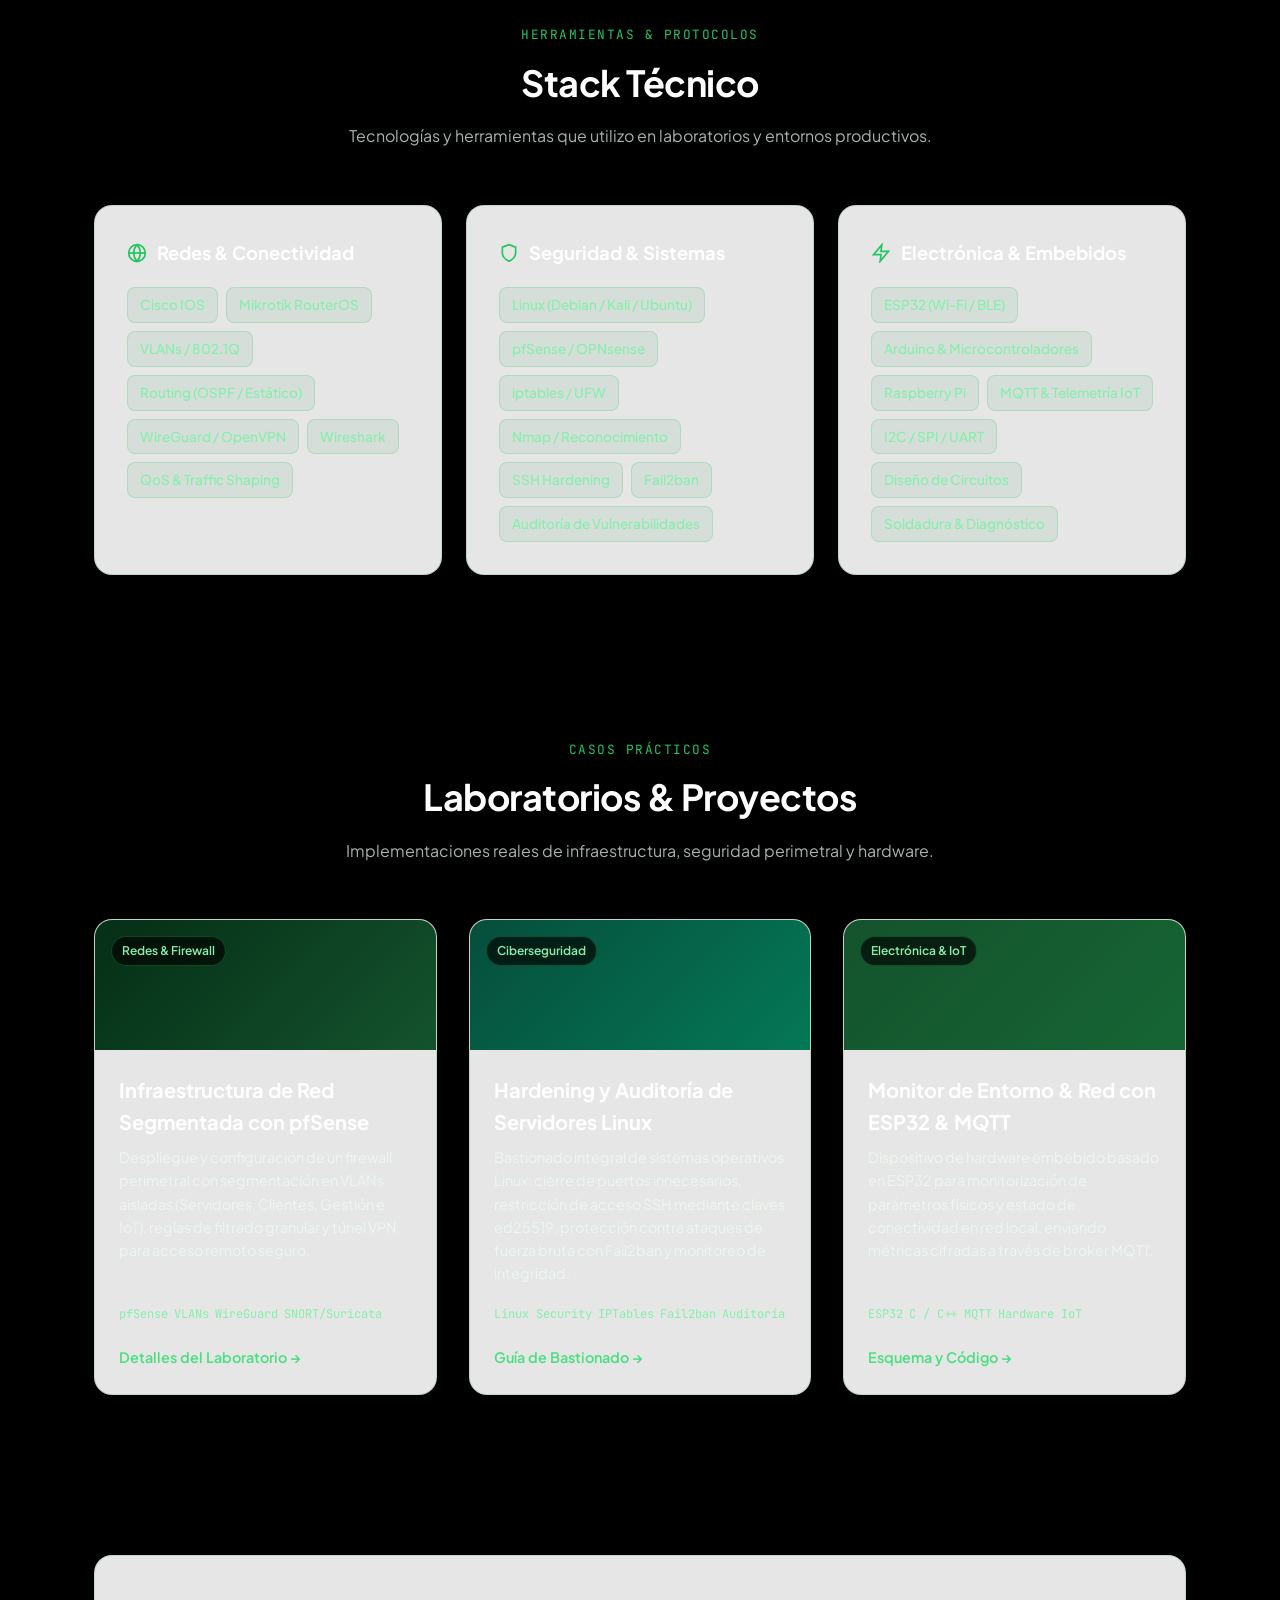
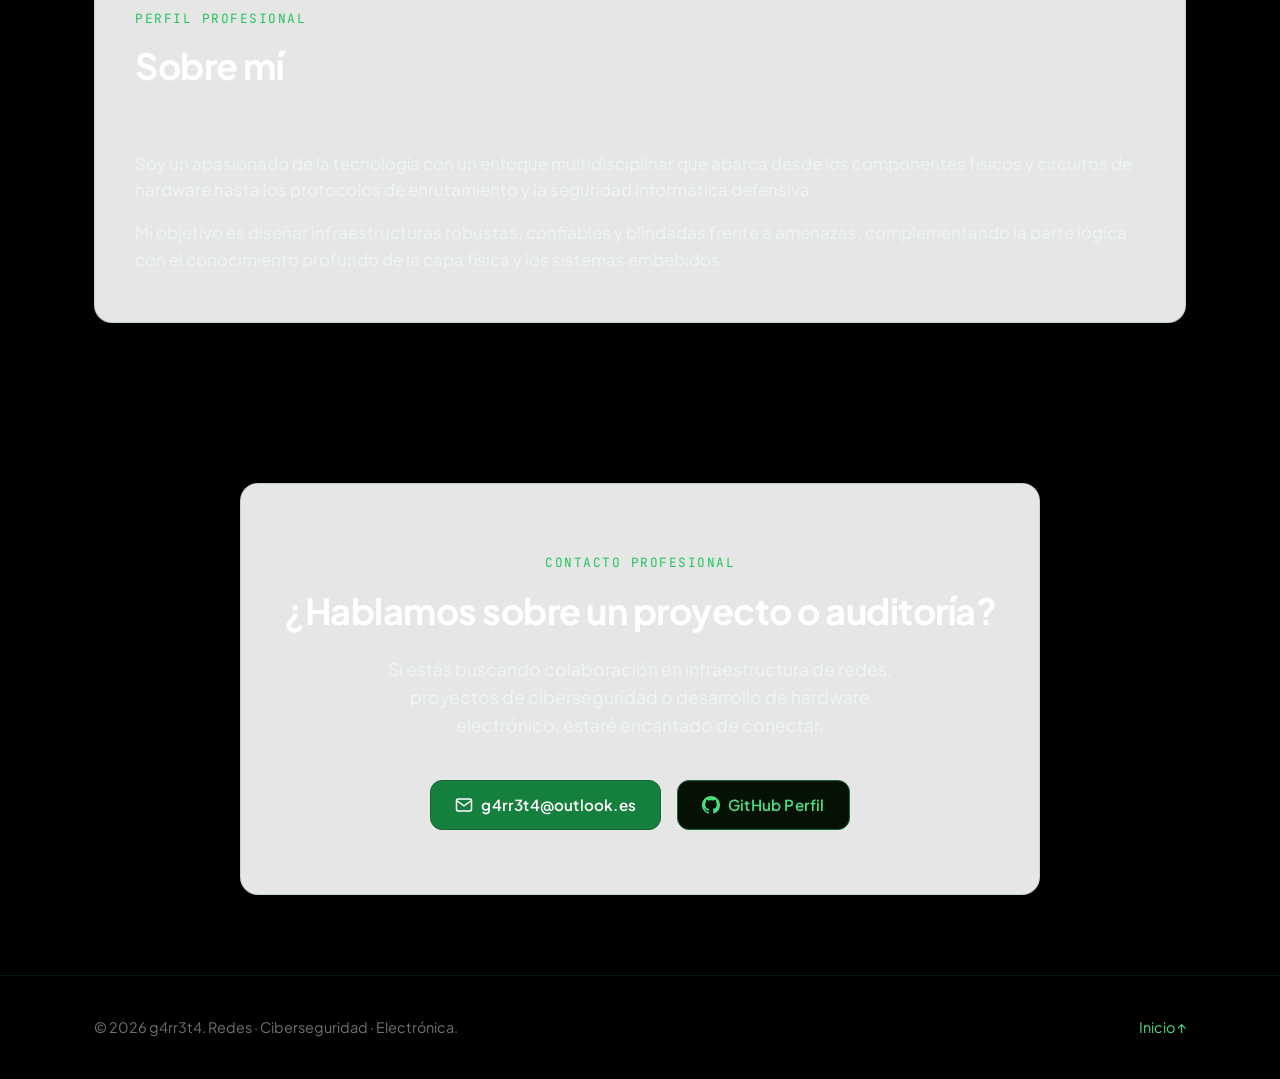
==== commit 9eaacd91: "style: matte green buttons and Conway's Game of Life background" ====
--- a/index.html
+++ b/index.html
@@ -11,10 +11,12 @@
   <link rel="stylesheet" href="styles.css">
 </head>
 <body class="dark-theme">
+  <!-- Fondo dinámico con el Juego de la Vida de Conway -->
+  <canvas id="lifeCanvas"></canvas>
+
   <!-- Efectos de luz ambiental tecnológica -->
   <div class="background-glow glow-1"></div>
   <div class="background-glow glow-2"></div>
-  <div class="background-glow glow-3"></div>
 
   <!-- Cabecera y Navegación -->
   <header class="site-header">
--- a/styles.css
+++ b/styles.css
@@ -2,55 +2,60 @@
   --font-main: 'Plus Jakarta Sans', system-ui, -apple-system, sans-serif;
   --font-mono: 'JetBrains Mono', monospace;
 
-  /* Colores - Cyber Dark Mode */
-  --bg-primary: #080c14;
-  --bg-secondary: #0d1321;
-  --bg-card: rgba(13, 19, 33, 0.75);
-  --bg-card-hover: rgba(22, 31, 51, 0.9);
-  --border-color: rgba(255, 255, 255, 0.08);
-  --border-hover: rgba(56, 189, 248, 0.4);
+  /* Fondo Negro y Acentos Verde Hacker / Ciberseguridad */
+  --bg-primary: #000000;
+  --bg-secondary: #050a05;
+  --bg-card: rgba(8, 14, 8, 0.82);
+  --bg-card-hover: rgba(14, 24, 14, 0.92);
+  --border-color: rgba(34, 197, 94, 0.15);
+  --border-hover: rgba(74, 222, 128, 0.45);
   
-  --text-primary: #f8fafc;
-  --text-secondary: #94a3b8;
-  --text-muted: #64748b;
-
-  --accent-cyan: #06b6d4;
-  --accent-blue: #3b82f6;
-  --accent-amber: #f59e0b;
-  --accent-purple: #a855f7;
-  --accent-green: #10b981;
-  --accent-gradient: linear-gradient(135deg, #06b6d4 0%, #3b82f6 50%, #8b5cf6 100%);
+  --text-primary: #f0fdf4;
+  --text-secondary: #86efac;
+  --text-muted: #4ade80;
+  --text-subtle: #4b6352;
+
+  /* Botones Verde Mate */
+  --btn-matte: #15803d;
+  --btn-matte-hover: #16a34a;
+  --btn-matte-border: #166534;
+  --btn-matte-sec-bg: #061106;
+  --btn-matte-sec-border: #166534;
+
+  --accent-green: #22c55e;
+  --accent-emerald: #10b981;
+  --accent-bright: #4ade80;
+  --accent-gradient: linear-gradient(135deg, #22c55e 0%, #10b981 50%, #4ade80 100%);
   
-  --glow-1: rgba(6, 182, 212, 0.15);
-  --glow-2: rgba(59, 130, 246, 0.12);
-  --glow-3: rgba(139, 92, 246, 0.10);
+  --glow-1: rgba(34, 197, 94, 0.12);
+  --glow-2: rgba(16, 185, 129, 0.08);
 
   --radius-sm: 8px;
-  --radius-md: 14px;
-  --radius-lg: 20px;
+  --radius-md: 12px;
+  --radius-lg: 18px;
   --radius-full: 9999px;
 
-  --transition: all 0.25s cubic-bezier(0.4, 0, 0.2, 1);
+  --transition: all 0.22s ease;
 }
 
 body.light-theme {
-  --bg-primary: #f8fafc;
+  --bg-primary: #f4fbf5;
   --bg-secondary: #ffffff;
-  --bg-card: rgba(255, 255, 255, 0.85);
+  --bg-card: rgba(255, 255, 255, 0.9);
   --bg-card-hover: rgba(255, 255, 255, 0.98);
-  --border-color: rgba(0, 0, 0, 0.08);
-  --border-hover: rgba(14, 165, 233, 0.5);
-
-  --text-primary: #0f172a;
-  --text-secondary: #475569;
-  --text-muted: #94a3b8;
-
-  --glow-1: rgba(6, 182, 212, 0.08);
-  --glow-2: rgba(59, 130, 246, 0.06);
-  --glow-3: rgba(139, 92, 246, 0.05);
-}
-
-/* Reset */
+  --border-color: rgba(21, 128, 61, 0.18);
+  --border-hover: rgba(21, 128, 61, 0.45);
+
+  --text-primary: #052e16;
+  --text-secondary: #166534;
+  --text-muted: #15803d;
+  --text-subtle: #6b7280;
+
+  --glow-1: rgba(34, 197, 94, 0.06);
+  --glow-2: rgba(16, 185, 129, 0.04);
+}
+
+/* Reset y Base */
 *, *::before, *::after {
   box-sizing: border-box;
   margin: 0;
@@ -71,20 +76,34 @@
   line-height: 1.6;
 }
 
+/* Canvas de fondo interactivo (Juego de la Vida) */
+#lifeCanvas {
+  position: fixed;
+  top: 0;
+  left: 0;
+  width: 100vw;
+  height: 100vh;
+  pointer-events: none;
+  z-index: 0;
+  opacity: 0.55;
+}
+
 .container {
   width: 100%;
   max-width: 1140px;
   margin: 0 auto;
   padding: 0 1.5rem;
-}
-
-/* Luces ambientales */
+  position: relative;
+  z-index: 2;
+}
+
+/* Luces de fondo */
 .background-glow {
   position: fixed;
   border-radius: 50%;
-  filter: blur(120px);
+  filter: blur(140px);
   pointer-events: none;
-  z-index: -1;
+  z-index: 1;
 }
 
 .glow-1 {
@@ -98,17 +117,9 @@
 .glow-2 {
   width: 550px;
   height: 550px;
-  bottom: 20%;
+  bottom: 10%;
   left: -150px;
   background: var(--glow-2);
-}
-
-.glow-3 {
-  width: 400px;
-  height: 400px;
-  top: 45%;
-  right: 10%;
-  background: var(--glow-3);
 }
 
 /* Header */
@@ -118,13 +129,13 @@
   z-index: 100;
   backdrop-filter: blur(16px);
   -webkit-backdrop-filter: blur(16px);
-  background-color: rgba(8, 12, 20, 0.8);
+  background-color: rgba(0, 0, 0, 0.85);
   border-bottom: 1px solid var(--border-color);
   transition: var(--transition);
 }
 
 body.light-theme .site-header {
-  background-color: rgba(248, 250, 252, 0.85);
+  background-color: rgba(244, 251, 245, 0.9);
 }
 
 .nav-container {
@@ -138,19 +149,19 @@
   font-family: var(--font-mono);
   font-weight: 700;
   font-size: 1.2rem;
-  color: var(--text-primary);
+  color: #ffffff;
   text-decoration: none;
   display: flex;
   align-items: center;
-  gap: 4px;
+  gap: 6px;
 }
 
 .logo-terminal {
-  color: var(--accent-cyan);
+  color: var(--accent-green);
 }
 
 .cursor-blink {
-  color: var(--accent-cyan);
+  color: var(--accent-green);
   animation: blink 1s step-end infinite;
 }
 
@@ -166,7 +177,7 @@
 }
 
 .nav-link {
-  color: var(--text-secondary);
+  color: rgba(240, 253, 244, 0.7);
   text-decoration: none;
   font-weight: 500;
   font-size: 0.92rem;
@@ -174,7 +185,7 @@
 }
 
 .nav-link:hover {
-  color: var(--accent-cyan);
+  color: var(--accent-bright);
 }
 
 .nav-actions {
@@ -184,9 +195,9 @@
 }
 
 .theme-toggle {
-  background: var(--bg-secondary);
+  background: #091309;
   border: 1px solid var(--border-color);
-  color: var(--text-primary);
+  color: var(--accent-bright);
   padding: 8px;
   border-radius: var(--radius-sm);
   cursor: pointer;
@@ -197,7 +208,7 @@
 }
 
 .theme-toggle:hover {
-  border-color: var(--border-hover);
+  border-color: var(--accent-green);
 }
 
 .sun-icon { display: none; }
@@ -240,11 +251,11 @@
   gap: 8px;
   padding: 6px 14px;
   border-radius: var(--radius-full);
-  background: rgba(6, 182, 212, 0.1);
-  border: 1px solid rgba(6, 182, 212, 0.3);
+  background: rgba(34, 197, 94, 0.1);
+  border: 1px solid rgba(34, 197, 94, 0.3);
   font-size: 0.85rem;
   font-weight: 600;
-  color: var(--accent-cyan);
+  color: var(--accent-bright);
   margin-bottom: 1.5rem;
 }
 
@@ -252,8 +263,8 @@
   width: 8px;
   height: 8px;
   border-radius: 50%;
-  background-color: var(--accent-cyan);
-  box-shadow: 0 0 10px var(--accent-cyan);
+  background-color: var(--accent-green);
+  box-shadow: 0 0 8px var(--accent-green);
 }
 
 .hero-title {
@@ -262,6 +273,7 @@
   letter-spacing: -1.5px;
   line-height: 1.15;
   margin-bottom: 0.75rem;
+  color: #ffffff;
 }
 
 .gradient-text {
@@ -273,19 +285,18 @@
 .hero-subtitle {
   font-size: 1.25rem;
   font-weight: 600;
-  color: var(--text-secondary);
+  color: var(--accent-bright);
   margin-bottom: 1.25rem;
 }
 
 .divider {
-  color: var(--text-muted);
-  opacity: 0.5;
+  color: rgba(255, 255, 255, 0.2);
   margin: 0 4px;
 }
 
 .hero-description {
   font-size: 1.05rem;
-  color: var(--text-muted);
+  color: rgba(240, 253, 244, 0.75);
   max-width: 540px;
   margin-bottom: 2rem;
 }
@@ -296,7 +307,9 @@
   flex-wrap: wrap;
 }
 
-/* Botones */
+/* =========================================
+   BOTONES VERDE MATE (Matte Green Buttons)
+   ========================================= */
 .btn {
   display: inline-flex;
   align-items: center;
@@ -308,45 +321,52 @@
   text-decoration: none;
   cursor: pointer;
   transition: var(--transition);
-}
-
+  letter-spacing: 0.2px;
+}
+
+/* Botón Primario: Verde Mate Sólido */
 .btn-primary {
-  background: var(--accent-gradient);
-  color: #ffffff;
-  box-shadow: 0 4px 18px rgba(6, 182, 212, 0.35);
+  background-color: var(--btn-matte);
+  color: #ffffff;
+  border: 1px solid var(--btn-matte-border);
+  box-shadow: none; /* Mate puro */
 }
 
 .btn-primary:hover {
+  background-color: var(--btn-matte-hover);
+  border-color: #22c55e;
   transform: translateY(-2px);
-  box-shadow: 0 6px 24px rgba(6, 182, 212, 0.5);
-}
-
+}
+
+/* Botón Secundario: Fondo oscuro con borde verde mate */
 .btn-secondary {
-  background: var(--bg-secondary);
-  color: var(--text-primary);
-  border: 1px solid var(--border-color);
+  background-color: var(--btn-matte-sec-bg);
+  color: #4ade80;
+  border: 1px solid var(--btn-matte-sec-border);
 }
 
 .btn-secondary:hover {
-  border-color: var(--border-hover);
+  background-color: #0d1e0d;
+  border-color: #22c55e;
+  color: #ffffff;
   transform: translateY(-2px);
 }
 
 /* Tarjeta Terminal */
 .terminal-card {
-  background: #05080e;
-  border: 1px solid var(--border-color);
+  background: #030603;
+  border: 1px solid rgba(34, 197, 94, 0.25);
   border-radius: var(--radius-lg);
   overflow: hidden;
-  box-shadow: 0 16px 36px rgba(0, 0, 0, 0.5), 0 0 0 1px rgba(255, 255, 255, 0.04);
+  box-shadow: 0 16px 36px rgba(0, 0, 0, 0.7), 0 0 15px rgba(34, 197, 94, 0.08);
 }
 
 .terminal-header {
   display: flex;
   align-items: center;
   padding: 12px 16px;
-  background: rgba(255, 255, 255, 0.03);
-  border-bottom: 1px solid var(--border-color);
+  background: rgba(34, 197, 94, 0.06);
+  border-bottom: 1px solid rgba(34, 197, 94, 0.15);
 }
 
 .dot {
@@ -358,12 +378,12 @@
 
 .dot.red { background: #ef4444; }
 .dot.yellow { background: #f59e0b; }
-.dot.green { background: #10b981; }
+.dot.green { background: #22c55e; }
 
 .terminal-title {
   font-family: var(--font-mono);
   font-size: 0.8rem;
-  color: var(--text-muted);
+  color: #4ade80;
   margin-left: auto;
 }
 
@@ -383,7 +403,7 @@
 }
 
 .term-prompt {
-  color: var(--accent-cyan);
+  color: var(--accent-green);
   font-weight: 700;
 }
 
@@ -392,14 +412,14 @@
 }
 
 .term-output {
-  color: var(--text-secondary);
+  color: rgba(240, 253, 244, 0.7);
   padding-left: 0.5rem;
 }
 
-.text-cyan { color: #38bdf8; }
-.text-amber { color: #fbbf24; }
-.text-purple { color: #c084fc; }
-.text-green { color: #34d399; }
+.text-cyan { color: #34d399; }
+.text-amber { color: #a3e635; }
+.text-purple { color: #4ade80; }
+.text-green { color: #22c55e; font-weight: 600; }
 
 /* Secciones Generales */
 .section {
@@ -422,7 +442,7 @@
   font-family: var(--font-mono);
   font-size: 0.8rem;
   text-transform: uppercase;
-  color: var(--accent-cyan);
+  color: var(--accent-green);
   letter-spacing: 1.5px;
   margin-bottom: 0.5rem;
 }
@@ -432,10 +452,11 @@
   font-weight: 700;
   letter-spacing: -0.5px;
   margin-bottom: 0.75rem;
+  color: #ffffff;
 }
 
 .section-subtitle {
-  color: var(--text-secondary);
+  color: rgba(240, 253, 244, 0.7);
   font-size: 1rem;
 }
 
@@ -452,7 +473,8 @@
   border: 1px solid var(--border-color);
   border-radius: var(--radius-lg);
   padding: 2.25rem 2rem;
-  backdrop-filter: blur(12px);
+  backdrop-filter: blur(14px);
+  -webkit-backdrop-filter: blur(14px);
   transition: var(--transition);
   display: flex;
   flex-direction: column;
@@ -476,9 +498,9 @@
   letter-spacing: 0.5px;
 }
 
-.badge-blue { background: rgba(59, 130, 246, 0.15); color: #60a5fa; border: 1px solid rgba(59, 130, 246, 0.3); }
-.badge-amber { background: rgba(245, 158, 11, 0.15); color: #fbbf24; border: 1px solid rgba(245, 158, 11, 0.3); }
-.badge-purple { background: rgba(168, 85, 247, 0.15); color: #c084fc; border: 1px solid rgba(168, 85, 247, 0.3); }
+.badge-blue { background: rgba(34, 197, 94, 0.15); color: #4ade80; border: 1px solid rgba(34, 197, 94, 0.35); }
+.badge-amber { background: rgba(21, 128, 61, 0.25); color: #86efac; border: 1px solid rgba(34, 197, 94, 0.35); }
+.badge-purple { background: rgba(16, 185, 129, 0.2); color: #6ee7b7; border: 1px solid rgba(16, 185, 129, 0.35); }
 
 .card-icon {
   font-size: 2.25rem;
@@ -488,10 +510,11 @@
 .feature-card h3 {
   font-size: 1.3rem;
   margin-bottom: 0.75rem;
+  color: #ffffff;
 }
 
 .feature-card p {
-  color: var(--text-secondary);
+  color: rgba(240, 253, 244, 0.75);
   font-size: 0.95rem;
   margin-bottom: 1.5rem;
 }
@@ -508,7 +531,7 @@
 
 .feature-list li {
   font-size: 0.88rem;
-  color: var(--text-muted);
+  color: rgba(240, 253, 244, 0.65);
   position: relative;
   padding-left: 1.25rem;
 }
@@ -517,7 +540,7 @@
   content: "▹";
   position: absolute;
   left: 0;
-  color: var(--accent-cyan);
+  color: var(--accent-green);
 }
 
 /* Skills Categories */
@@ -532,6 +555,7 @@
   border: 1px solid var(--border-color);
   border-radius: var(--radius-lg);
   padding: 2rem;
+  backdrop-filter: blur(14px);
   transition: var(--transition);
 }
 
@@ -545,11 +569,11 @@
   gap: 10px;
   font-size: 1.15rem;
   margin-bottom: 1.25rem;
-  color: var(--text-primary);
+  color: #ffffff;
 }
 
 .category-title svg {
-  color: var(--accent-cyan);
+  color: var(--accent-green);
 }
 
 .tags-container {
@@ -559,9 +583,9 @@
 }
 
 .tag {
-  background: rgba(255, 255, 255, 0.04);
-  border: 1px solid var(--border-color);
-  color: var(--text-secondary);
+  background: rgba(34, 197, 94, 0.08);
+  border: 1px solid rgba(34, 197, 94, 0.2);
+  color: #86efac;
   padding: 6px 12px;
   border-radius: var(--radius-sm);
   font-size: 0.85rem;
@@ -570,12 +594,13 @@
 }
 
 body.light-theme .tag {
-  background: rgba(0, 0, 0, 0.03);
+  background: rgba(21, 128, 61, 0.08);
 }
 
 .tag:hover {
-  color: var(--accent-cyan);
-  border-color: var(--accent-cyan);
+  color: #ffffff;
+  border-color: var(--accent-green);
+  background: rgba(34, 197, 94, 0.2);
 }
 
 /* Projects */
@@ -592,6 +617,7 @@
   overflow: hidden;
   display: flex;
   flex-direction: column;
+  backdrop-filter: blur(14px);
   transition: var(--transition);
 }
 
@@ -607,14 +633,15 @@
   padding: 1rem;
 }
 
-.banner-net { background: linear-gradient(135deg, #0c4a6e, #0369a1); }
-.banner-sec { background: linear-gradient(135deg, #78350f, #b45309); }
-.banner-elec { background: linear-gradient(135deg, #581c87, #7e22ce); }
+.banner-net { background: linear-gradient(135deg, #052e16, #14532d); }
+.banner-sec { background: linear-gradient(135deg, #064e3b, #047857); }
+.banner-elec { background: linear-gradient(135deg, #14532d, #166534); }
 
 .project-type {
-  background: rgba(0, 0, 0, 0.5);
+  background: rgba(0, 0, 0, 0.65);
   backdrop-filter: blur(8px);
-  color: #fff;
+  color: #86efac;
+  border: 1px solid rgba(34, 197, 94, 0.3);
   padding: 4px 10px;
   border-radius: var(--radius-full);
   font-size: 0.75rem;
@@ -631,10 +658,11 @@
 .project-title {
   font-size: 1.25rem;
   margin-bottom: 0.5rem;
+  color: #ffffff;
 }
 
 .project-desc {
-  color: var(--text-secondary);
+  color: rgba(240, 253, 244, 0.7);
   font-size: 0.9rem;
   margin-bottom: 1.25rem;
   flex-grow: 1;
@@ -650,11 +678,11 @@
 .project-tags span {
   font-family: var(--font-mono);
   font-size: 0.75rem;
-  color: var(--text-muted);
+  color: #86efac;
 }
 
 .link-btn {
-  color: var(--accent-cyan);
+  color: var(--accent-bright);
   text-decoration: none;
   font-weight: 600;
   font-size: 0.9rem;
@@ -665,7 +693,7 @@
 }
 
 .link-btn:hover {
-  color: #38bdf8;
+  color: #ffffff;
   transform: translateX(4px);
 }
 
@@ -675,10 +703,11 @@
   border: 1px solid var(--border-color);
   border-radius: var(--radius-lg);
   padding: 3rem 2.5rem;
+  backdrop-filter: blur(14px);
 }
 
 .about-text-content p {
-  color: var(--text-secondary);
+  color: rgba(240, 253, 244, 0.75);
   font-size: 1.05rem;
   margin-bottom: 1rem;
 }
@@ -696,10 +725,11 @@
   text-align: center;
   max-width: 800px;
   margin: 0 auto;
+  backdrop-filter: blur(14px);
 }
 
 .contact-text {
-  color: var(--text-secondary);
+  color: rgba(240, 253, 244, 0.75);
   font-size: 1.1rem;
   margin: 1rem auto 2.5rem;
   max-width: 550px;
@@ -716,8 +746,11 @@
 .site-footer {
   border-top: 1px solid var(--border-color);
   padding: 2.5rem 0;
-  color: var(--text-muted);
+  color: rgba(240, 253, 244, 0.45);
   font-size: 0.9rem;
+  position: relative;
+  z-index: 2;
+  background: rgba(0, 0, 0, 0.7);
 }
 
 .footer-container {
@@ -727,13 +760,13 @@
 }
 
 .footer-links a {
-  color: var(--text-secondary);
+  color: var(--accent-bright);
   text-decoration: none;
   transition: var(--transition);
 }
 
 .footer-links a:hover {
-  color: var(--accent-cyan);
+  color: #ffffff;
 }
 
 /* Responsive */
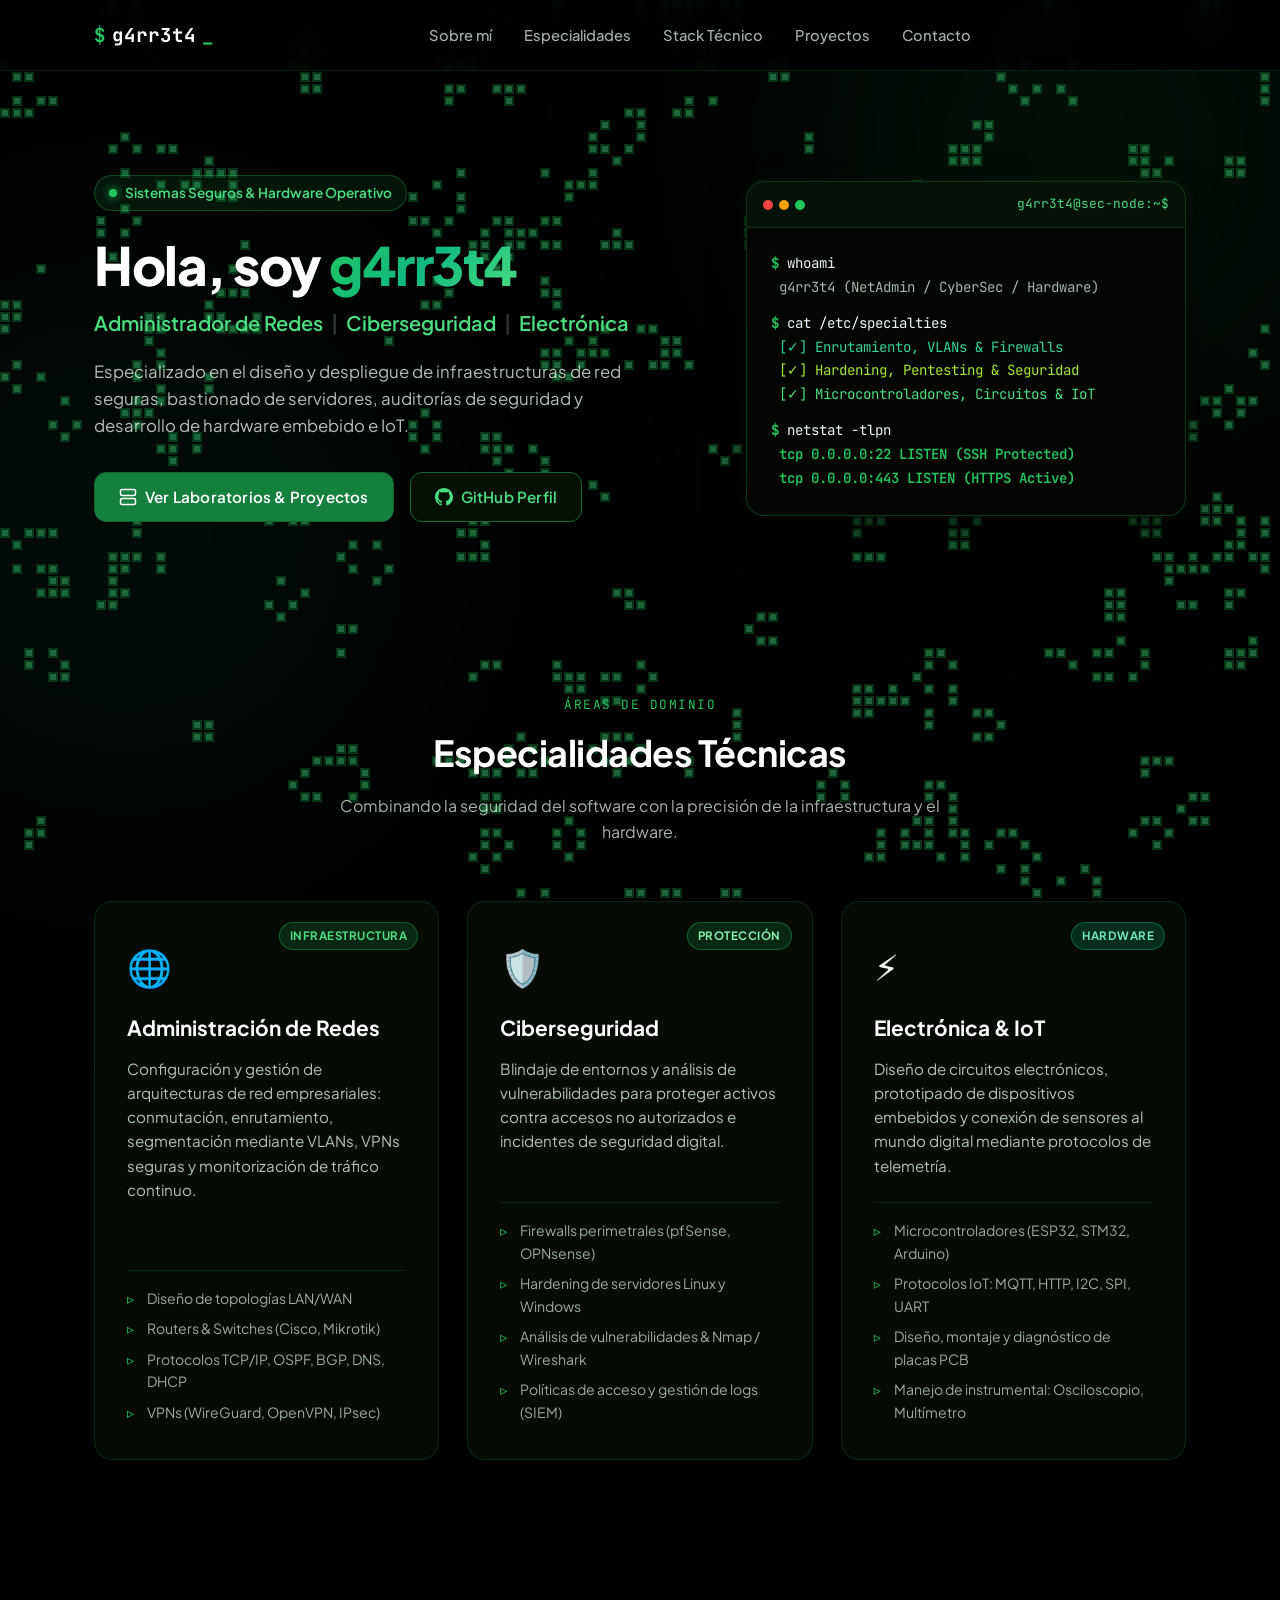
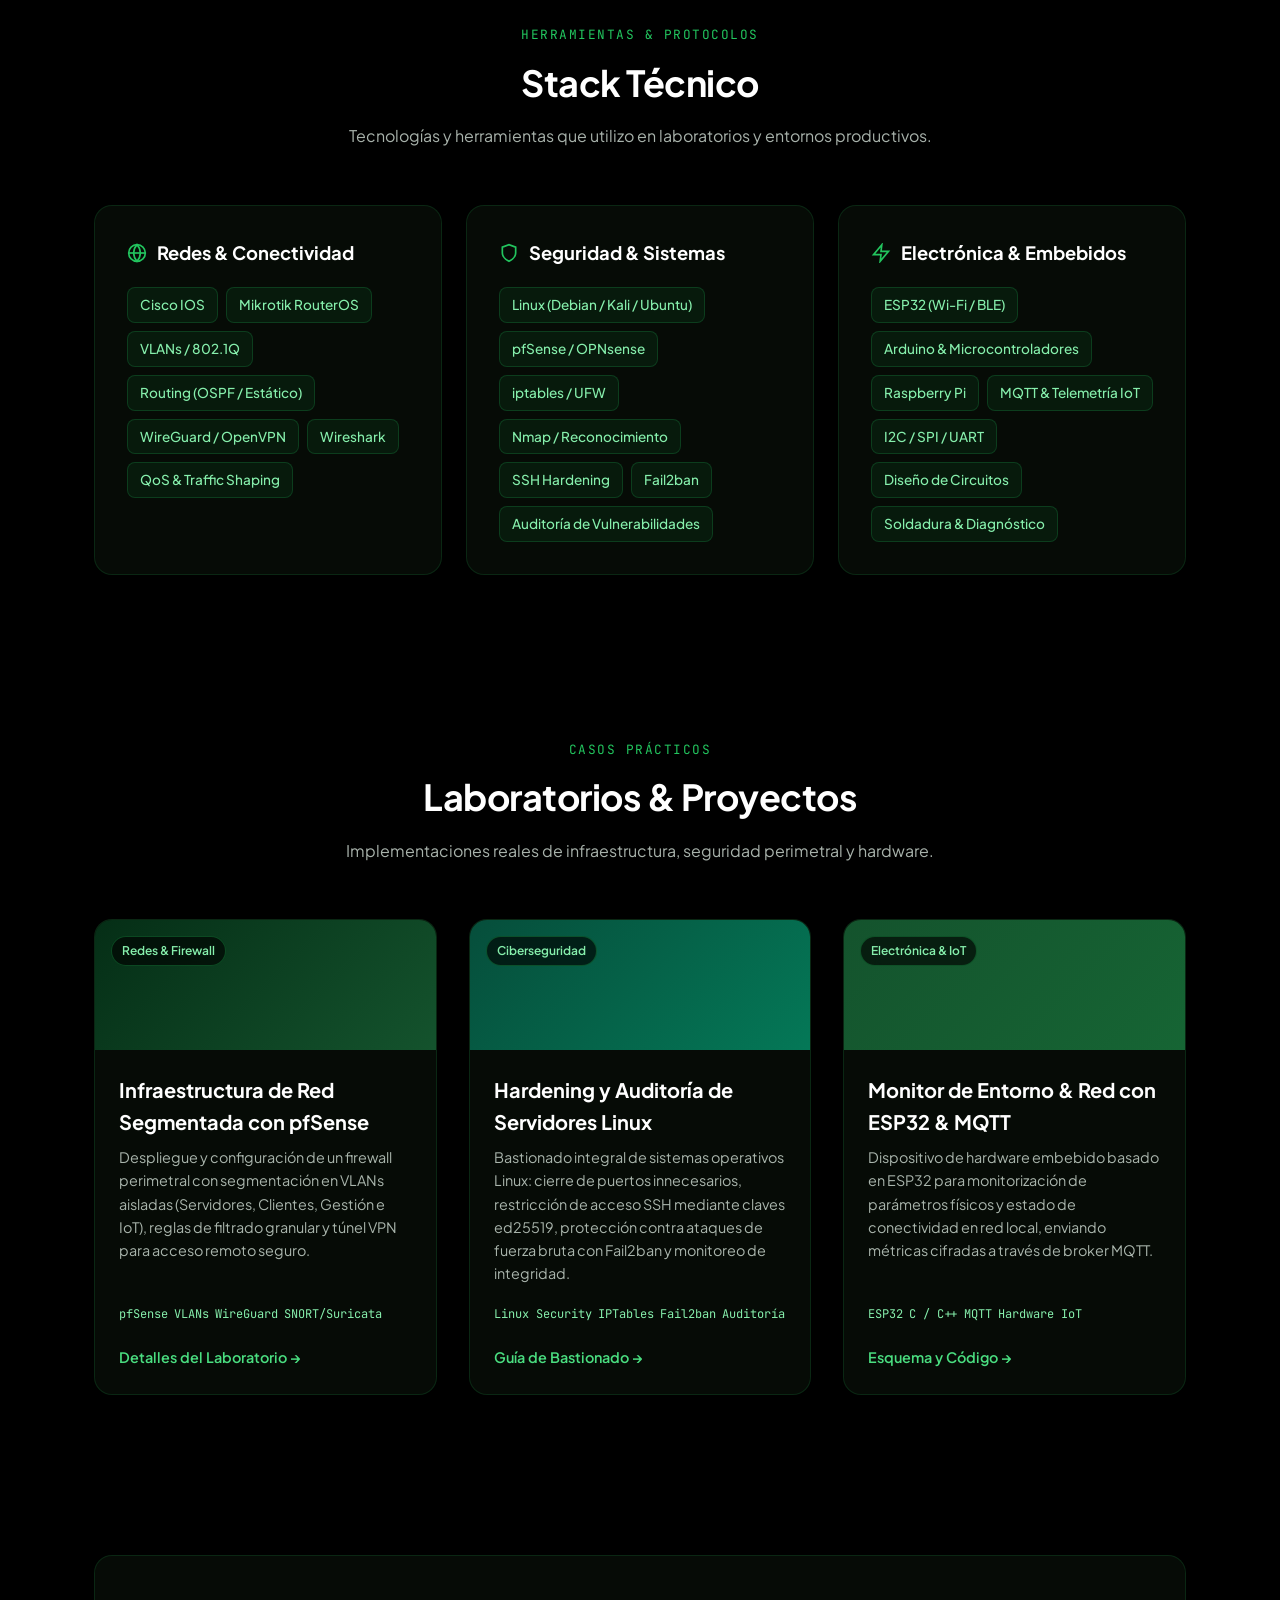
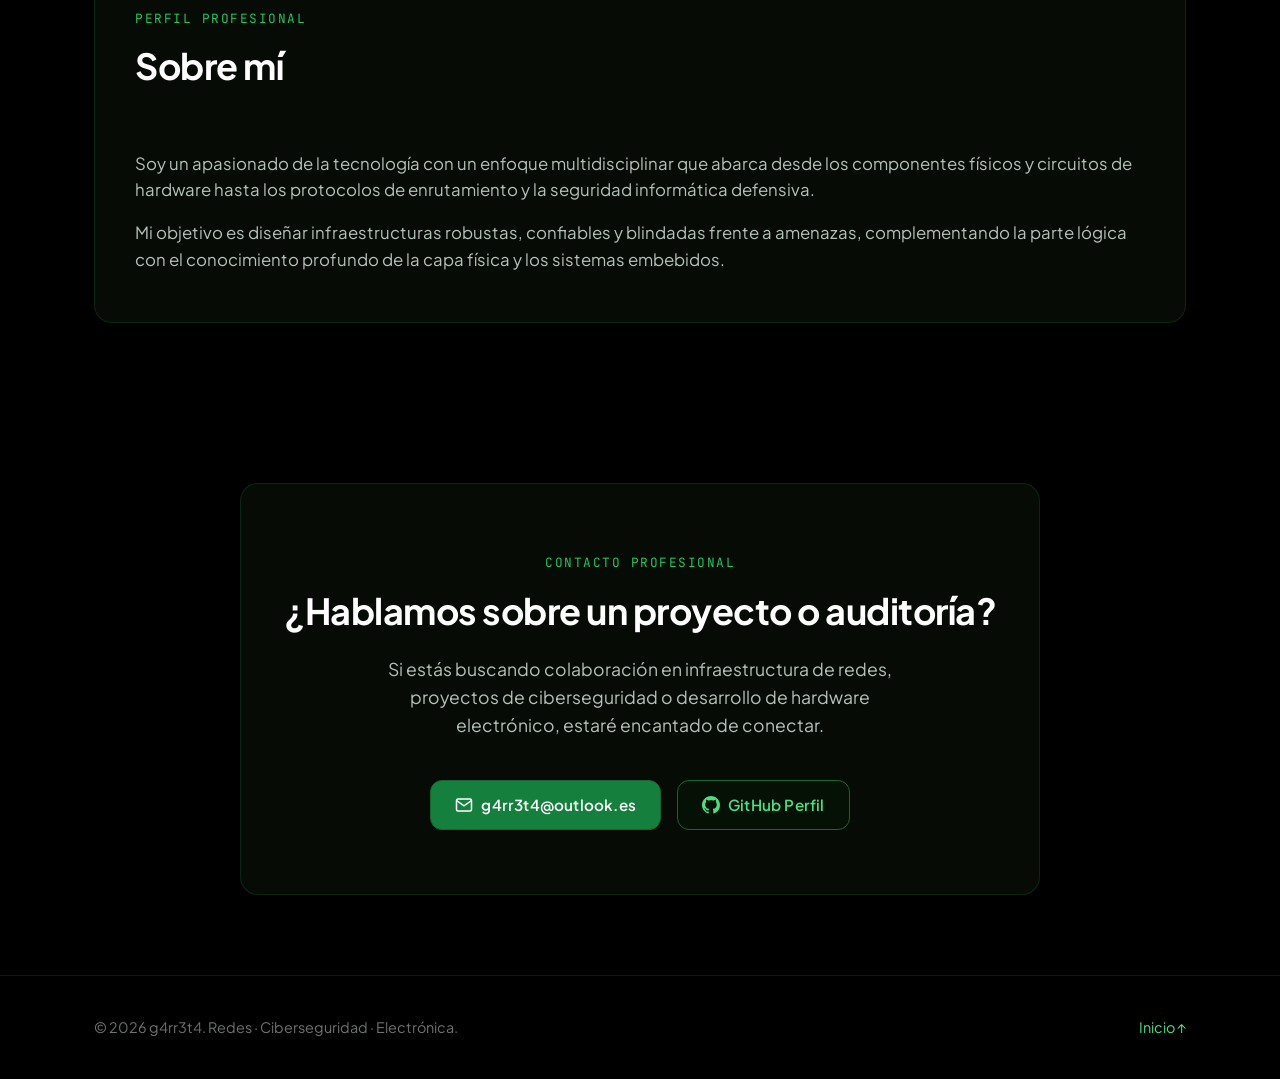
==== commit d041a10f: "feat: remove light mode toggle and keep pure dark cyber green theme" ====
--- a/index.html
+++ b/index.html
@@ -10,7 +10,7 @@
   <link href="https://fonts.googleapis.com/css2?family=Plus+Jakarta+Sans:wght@300;400;500;600;700;800&family=JetBrains+Mono:wght@400;500;600;700&display=swap" rel="stylesheet">
   <link rel="stylesheet" href="styles.css">
 </head>
-<body class="dark-theme">
+<body>
   <!-- Fondo dinámico con el Juego de la Vida de Conway -->
   <canvas id="lifeCanvas"></canvas>
 
@@ -36,15 +36,6 @@
       </nav>
 
       <div class="nav-actions">
-        <button id="themeToggle" class="theme-toggle" aria-label="Cambiar tema">
-          <svg class="sun-icon" viewBox="0 0 24 24" width="20" height="20" fill="none" stroke="currentColor" stroke-width="2">
-            <circle cx="12" cy="12" r="5"></circle>
-            <path d="M12 1v2M12 21v2M4.22 4.22l1.42 1.42M18.36 18.36l1.42 1.42M1 12h2M21 12h2M4.22 19.78l1.42-1.42M18.36 5.64l1.42-1.42"></path>
-          </svg>
-          <svg class="moon-icon" viewBox="0 0 24 24" width="20" height="20" fill="none" stroke="currentColor" stroke-width="2">
-            <path d="M21 12.79A9 9 0 1 1 11.21 3 7 7 0 0 0 21 12.79z"></path>
-          </svg>
-        </button>
         <button class="menu-toggle" id="menuToggle" aria-label="Abrir menú móvil">
           <span></span>
           <span></span>
--- a/styles.css
+++ b/styles.css
@@ -38,23 +38,6 @@
   --transition: all 0.22s ease;
 }
 
-body.light-theme {
-  --bg-primary: #f4fbf5;
-  --bg-secondary: #ffffff;
-  --bg-card: rgba(255, 255, 255, 0.9);
-  --bg-card-hover: rgba(255, 255, 255, 0.98);
-  --border-color: rgba(21, 128, 61, 0.18);
-  --border-hover: rgba(21, 128, 61, 0.45);
-
-  --text-primary: #052e16;
-  --text-secondary: #166534;
-  --text-muted: #15803d;
-  --text-subtle: #6b7280;
-
-  --glow-1: rgba(34, 197, 94, 0.06);
-  --glow-2: rgba(16, 185, 129, 0.04);
-}
-
 /* Reset y Base */
 *, *::before, *::after {
   box-sizing: border-box;
@@ -134,9 +117,7 @@
   transition: var(--transition);
 }
 
-body.light-theme .site-header {
-  background-color: rgba(244, 251, 245, 0.9);
-}
+
 
 .nav-container {
   display: flex;
@@ -193,28 +174,6 @@
   align-items: center;
   gap: 1rem;
 }
-
-.theme-toggle {
-  background: #091309;
-  border: 1px solid var(--border-color);
-  color: var(--accent-bright);
-  padding: 8px;
-  border-radius: var(--radius-sm);
-  cursor: pointer;
-  display: flex;
-  align-items: center;
-  justify-content: center;
-  transition: var(--transition);
-}
-
-.theme-toggle:hover {
-  border-color: var(--accent-green);
-}
-
-.sun-icon { display: none; }
-.moon-icon { display: block; }
-body.light-theme .sun-icon { display: block; }
-body.light-theme .moon-icon { display: none; }
 
 .menu-toggle {
   display: none;
@@ -593,9 +552,7 @@
   transition: var(--transition);
 }
 
-body.light-theme .tag {
-  background: rgba(21, 128, 61, 0.08);
-}
+
 
 .tag:hover {
   color: #ffffff;
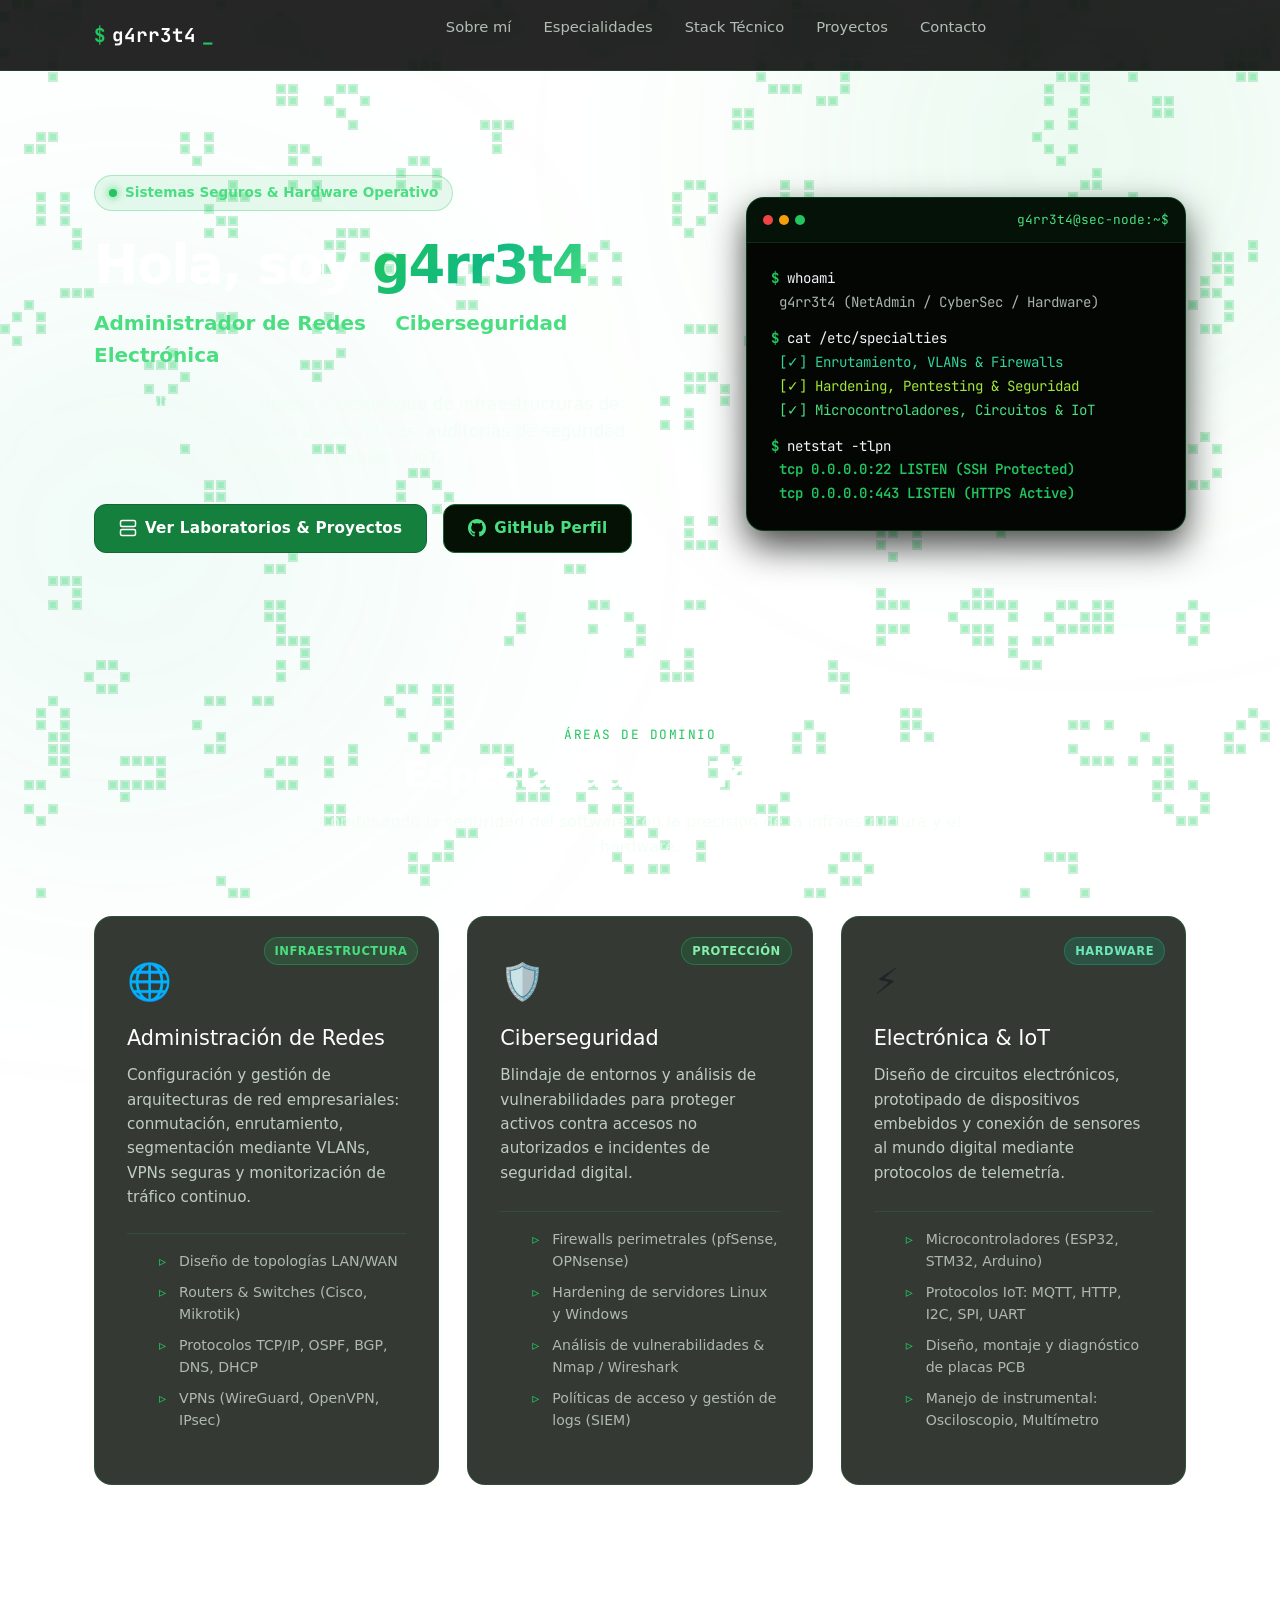
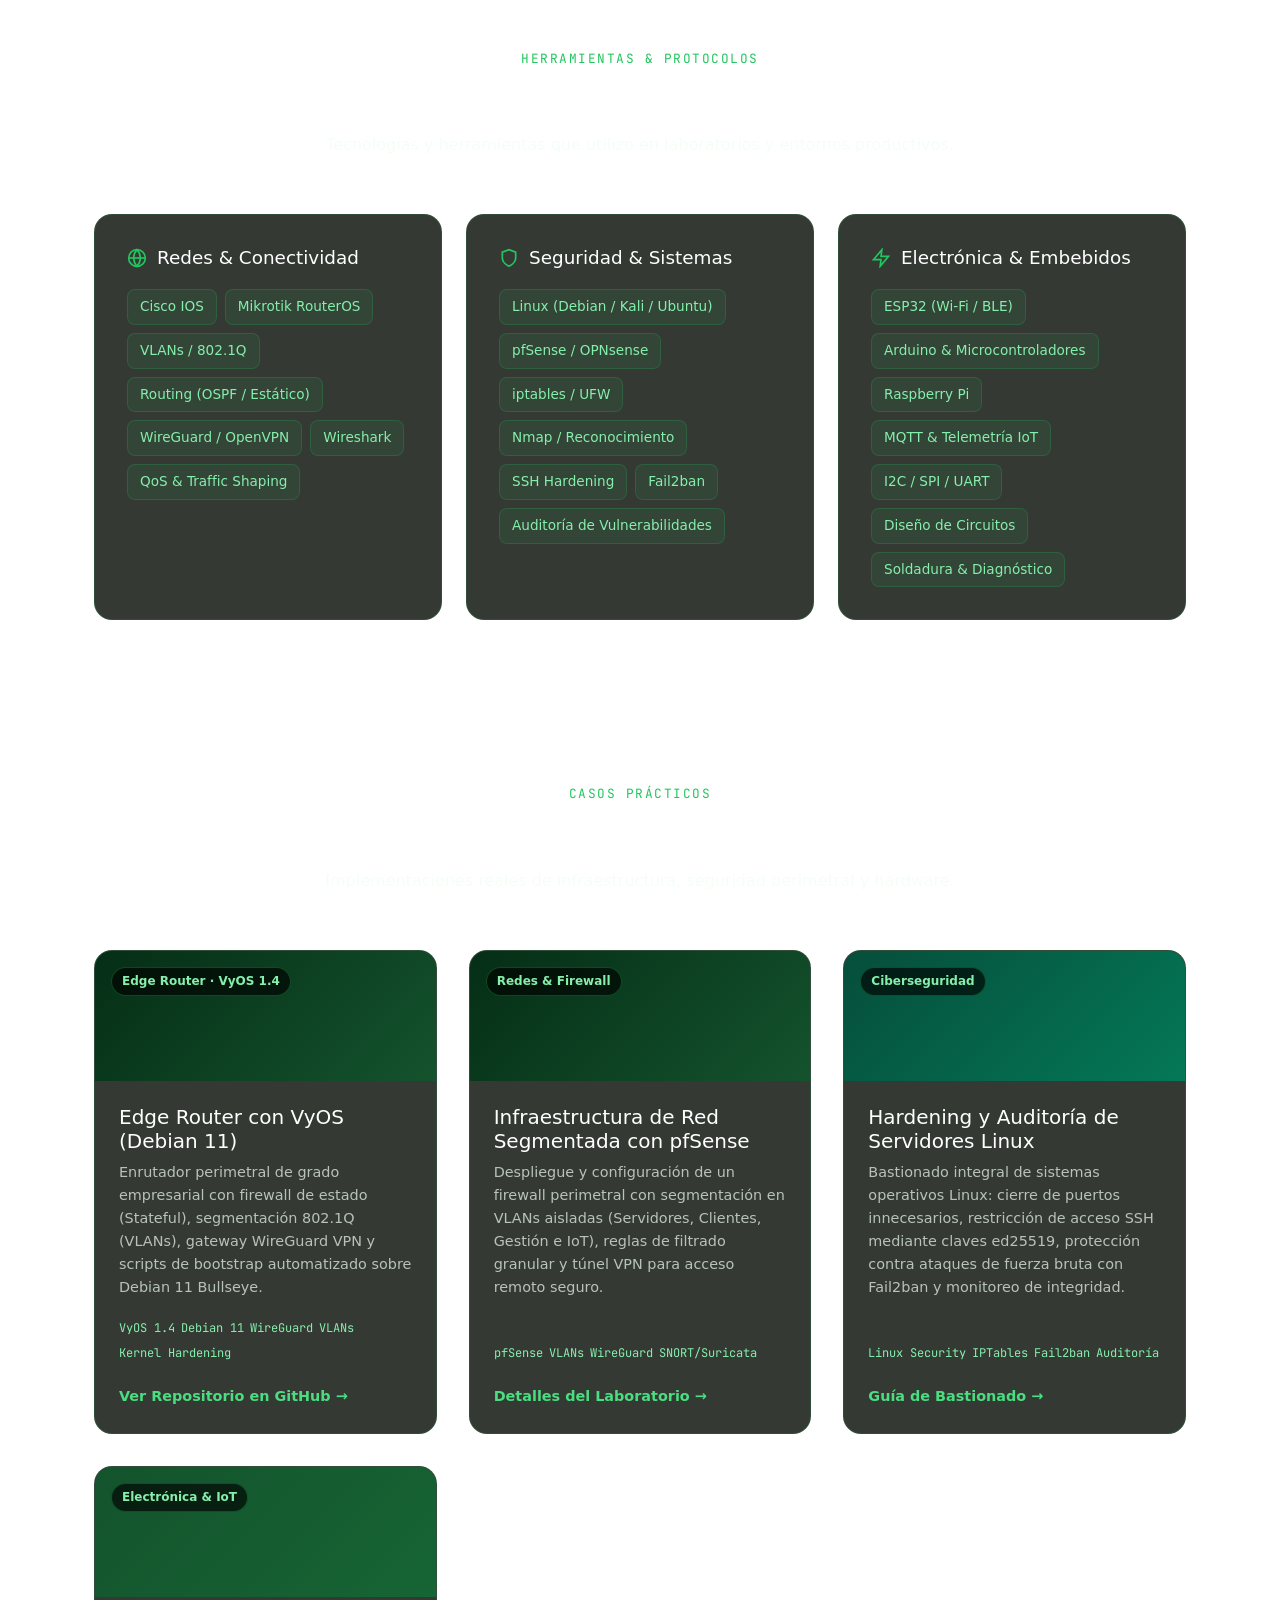
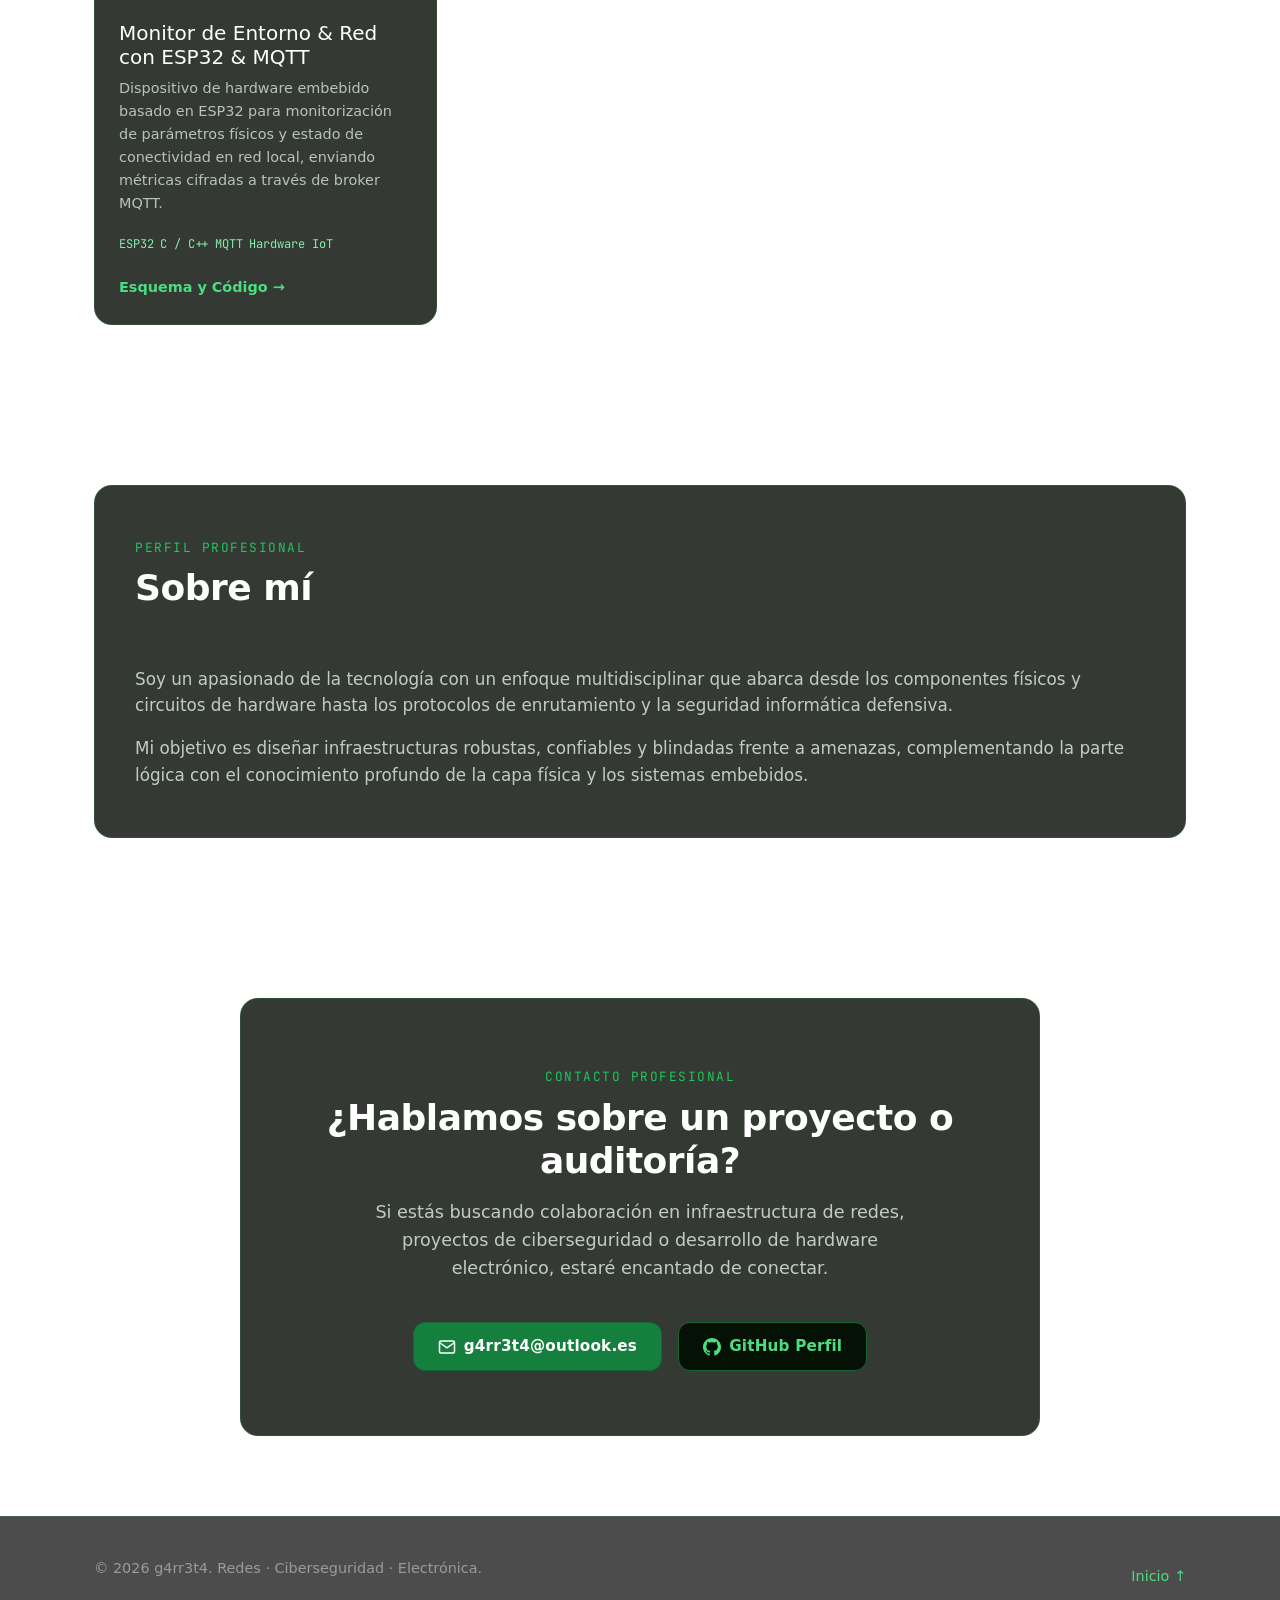
==== commit ef1174a1: "feat: integrate Bootstrap 5 and add Edge Router VyOS Debian 11 project showcase" ====
--- a/index.html
+++ b/index.html
@@ -8,6 +8,8 @@
   <link rel="preconnect" href="https://fonts.googleapis.com">
   <link rel="preconnect" href="https://fonts.gstatic.com" crossorigin>
   <link href="https://fonts.googleapis.com/css2?family=Plus+Jakarta+Sans:wght@300;400;500;600;700;800&family=JetBrains+Mono:wght@400;500;600;700&display=swap" rel="stylesheet">
+  <!-- Bootstrap 5 Framework -->
+  <link href="https://cdn.jsdelivr.net/npm/bootstrap@5.3.3/dist/css/bootstrap.min.css" rel="stylesheet" integrity="sha384-QWTKZyjpPEjISv5WaRU9OFeRpok6YctnYmDr5pNlyT2bRjXh0JMhjY6hW+ALEwIH" crossorigin="anonymous">
   <link rel="stylesheet" href="styles.css">
 </head>
 <body>
@@ -253,6 +255,30 @@
         </div>
 
         <div class="projects-grid">
+          <!-- Proyecto Destacado: Edge Router VyOS Debian 11 -->
+          <article class="project-card">
+            <div class="project-banner banner-net">
+              <span class="project-type">Edge Router · VyOS 1.4</span>
+            </div>
+            <div class="project-body">
+              <h3 class="project-title">Edge Router con VyOS (Debian 11)</h3>
+              <p class="project-desc">
+                Enrutador perimetral de grado empresarial con firewall de estado (Stateful), segmentación 802.1Q (VLANs), gateway WireGuard VPN y scripts de bootstrap automatizado sobre Debian 11 Bullseye.
+              </p>
+              <div class="project-tags">
+                <span>VyOS 1.4</span>
+                <span>Debian 11</span>
+                <span>WireGuard</span>
+                <span>VLANs</span>
+                <span>Kernel Hardening</span>
+              </div>
+              <div class="project-links">
+                <a href="https://github.com/g4rr3t4/edge-router" target="_blank" rel="noopener noreferrer" class="link-btn">
+                  Ver Repositorio en GitHub →
+                </a>
+              </div>
+            </div>
+          </article>
           <!-- Proyecto 1 -->
           <article class="project-card">
             <div class="project-banner banner-net">
@@ -388,6 +414,7 @@
     </div>
   </footer>
 
+  <script src="https://cdn.jsdelivr.net/npm/bootstrap@5.3.3/dist/js/bootstrap.bundle.min.js" integrity="sha384-YvpcrYf0tY3lHB60NNkmXc5s9fDVZLESaAA55NDzOxhy9GkcIdslK1eN7N6jIeHz" crossorigin="anonymous"></script>
   <script src="script.js"></script>
 </body>
 </html>
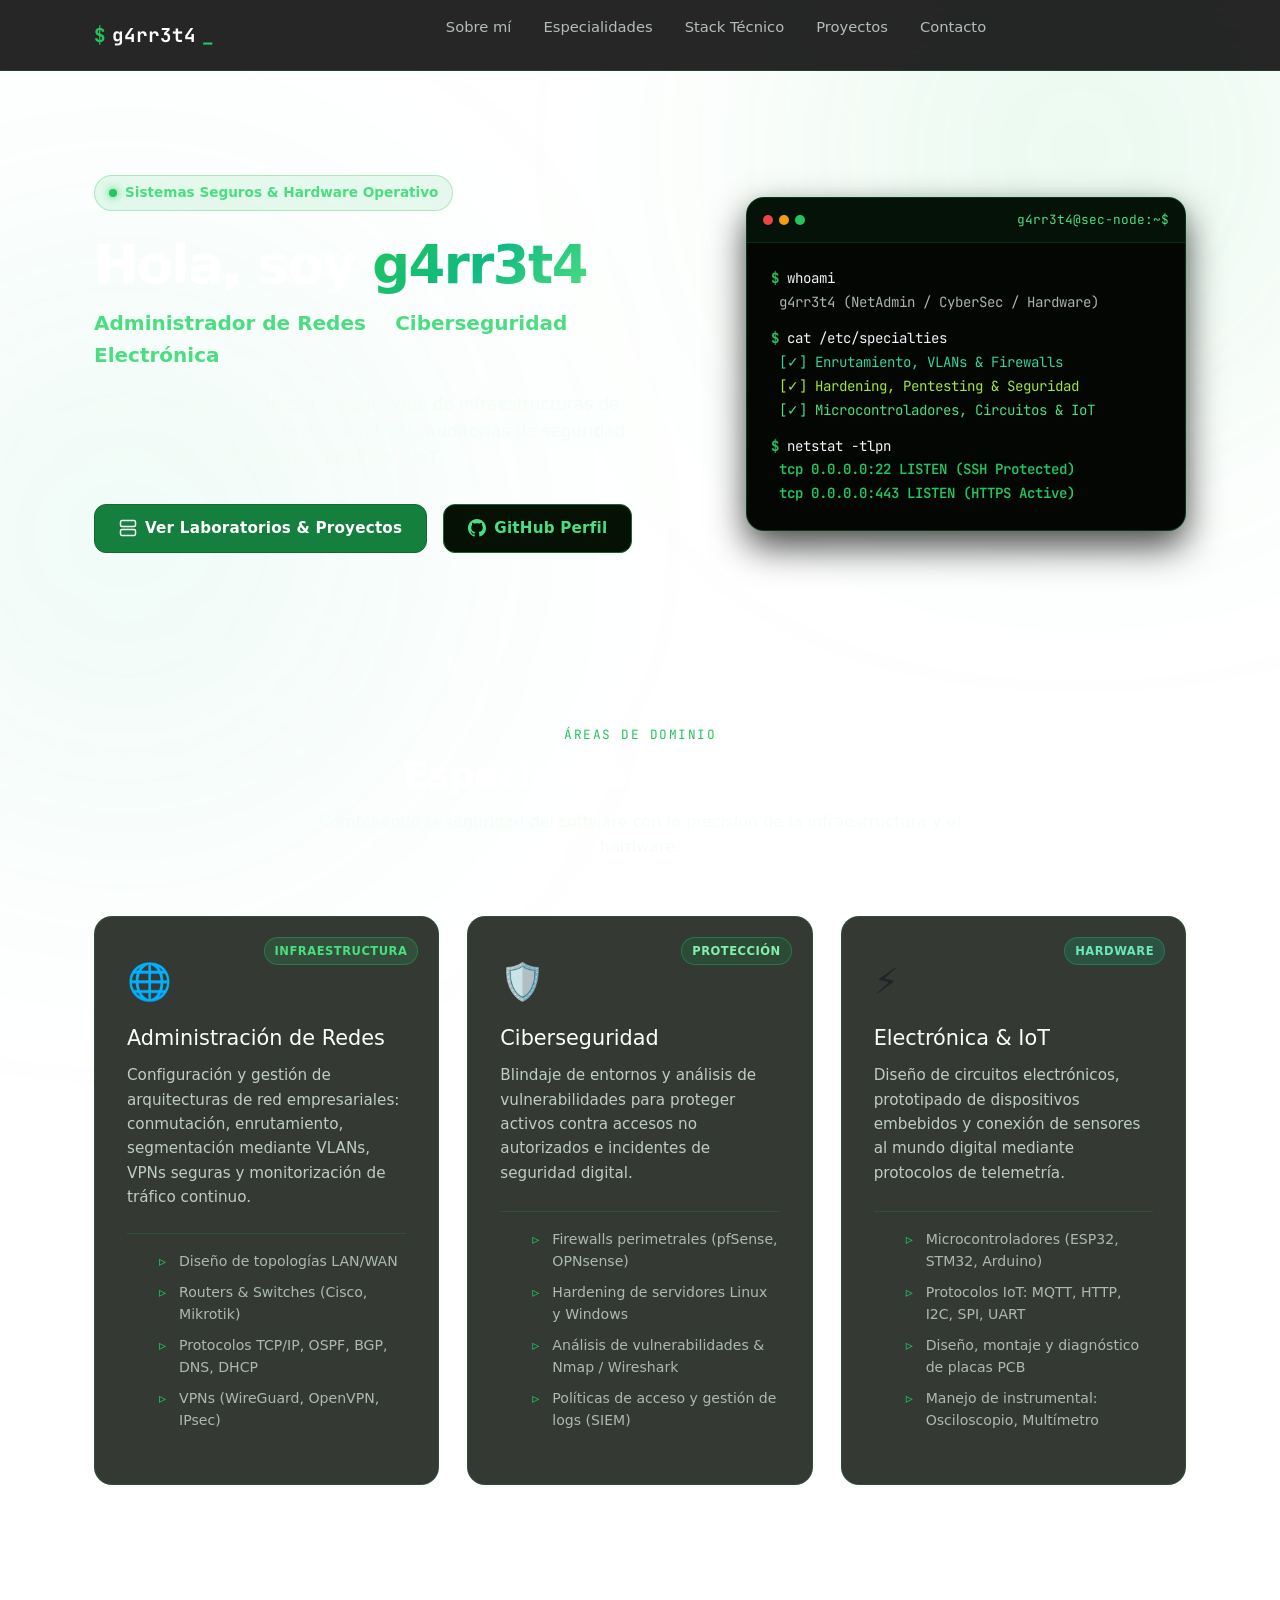
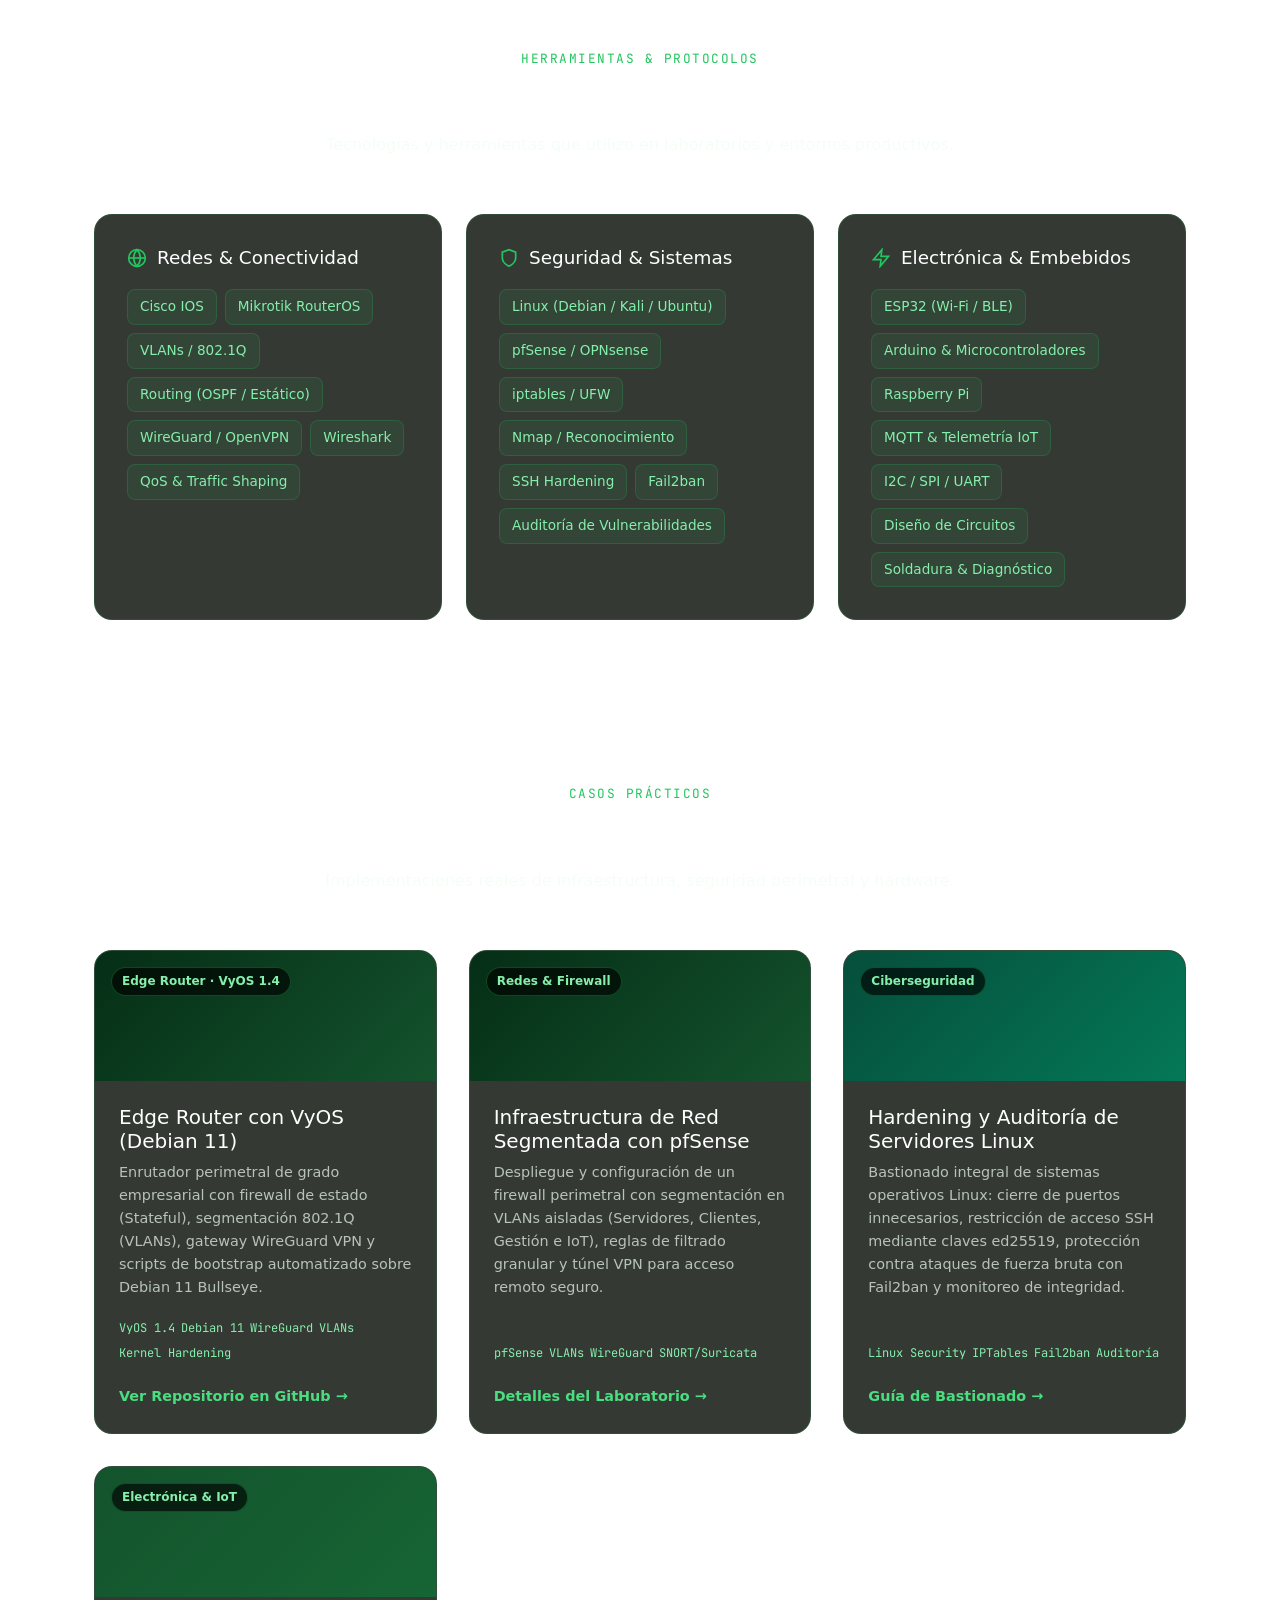
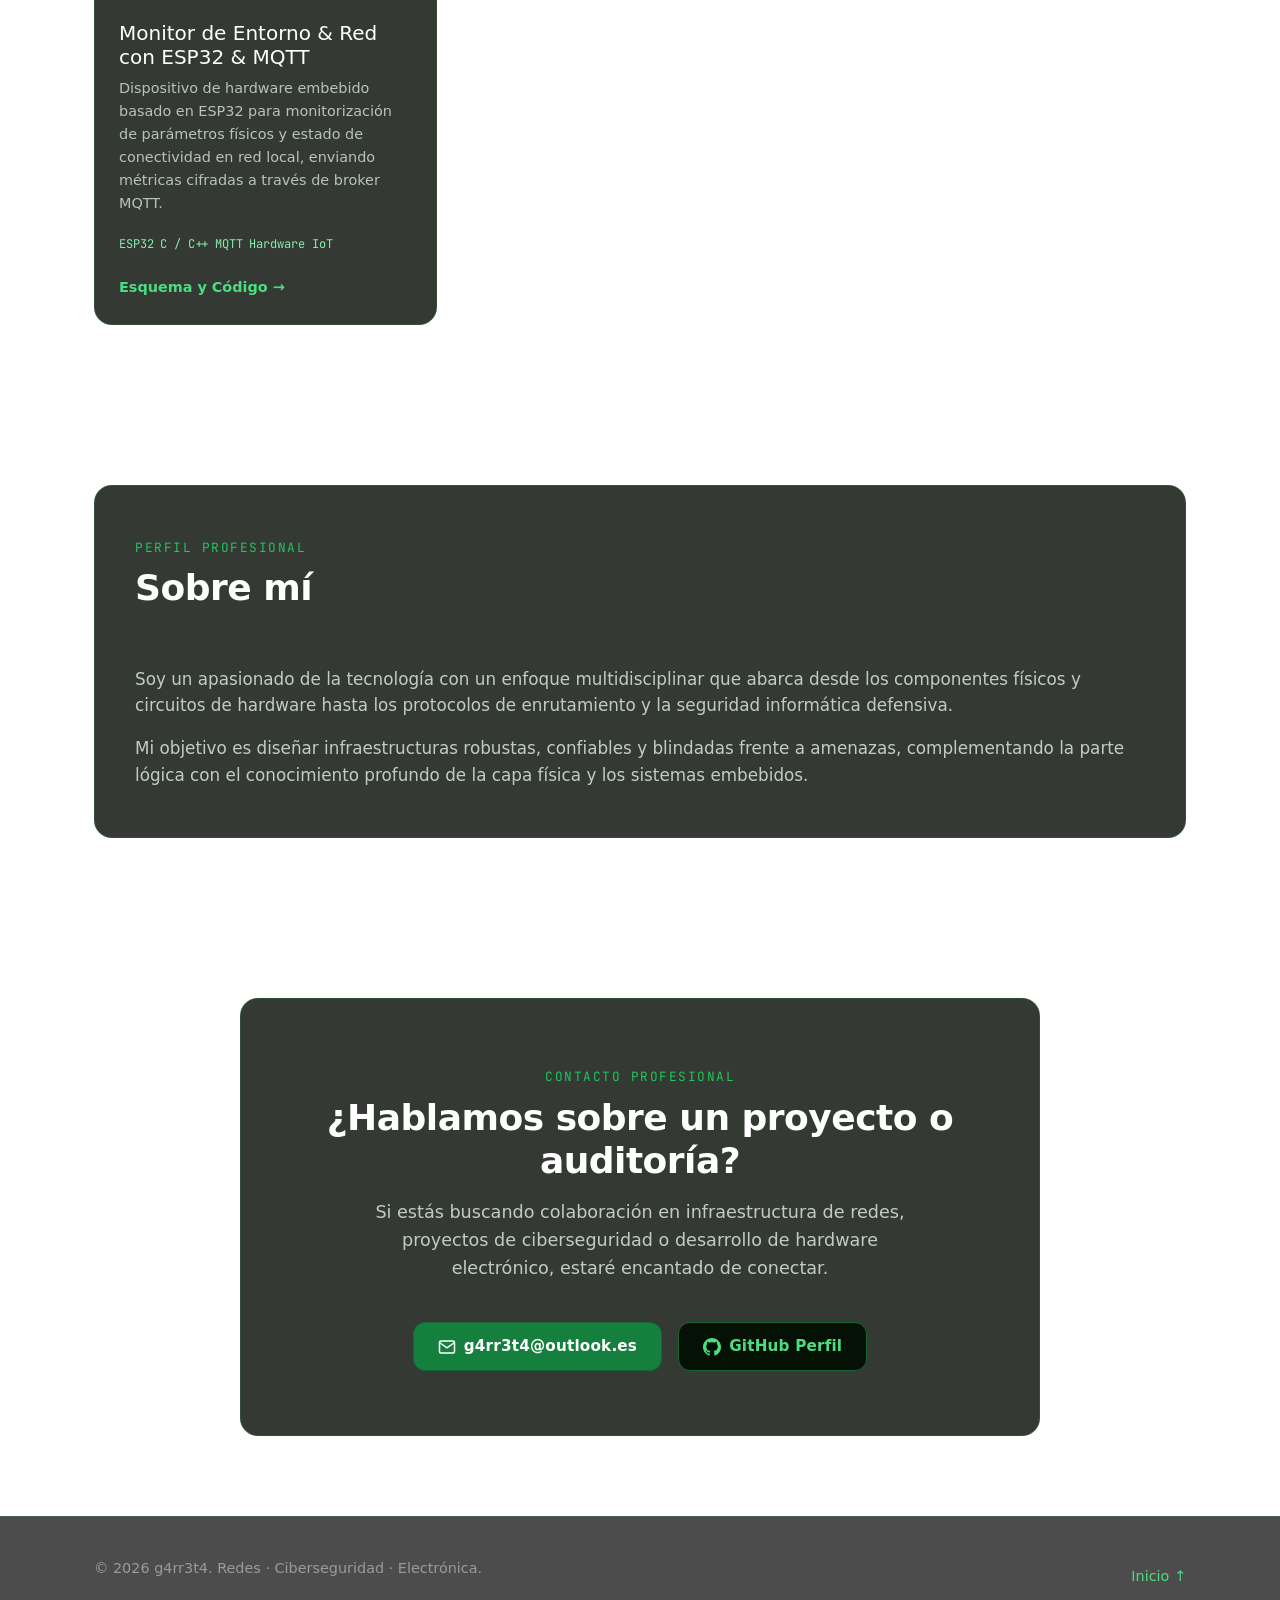
==== commit 7dcd650b: "seo: add Google indexing tags, sitemap.xml, robots.txt, and JSON-LD schema for g4rr3t4" ====
--- a/index.html
+++ b/index.html
@@ -3,8 +3,45 @@
 <head>
   <meta charset="UTF-8">
   <meta name="viewport" content="width=device-width, initial-scale=1.0">
-  <title>g4rr3t4 | Redes, Ciberseguridad & Electrónica</title>
-  <meta name="description" content="Portafolio profesional de g4rr3t4. Especialista en Administración de Redes, Ciberseguridad y Electrónica / Hardware.">
+
+  <!-- SEO Primario para Google -->
+  <title>g4rr3t4 | Redes, Ciberseguridad & Electrónica - Portafolio Oficial</title>
+  <meta name="title" content="g4rr3t4 | Redes, Ciberseguridad & Electrónica - Portafolio Oficial">
+  <meta name="description" content="Portafolio web oficial de g4rr3t4. Especialista en Administración de Redes, Ciberseguridad, Firewalls perimetrales, VyOS y Electrónica / IoT.">
+  <meta name="keywords" content="g4rr3t4, g4rr3t4 github, g4rr3t4 portafolio, redes, ciberseguridad, vyos, debian 11, edge router, electronica, pentesting">
+  <meta name="author" content="g4rr3t4">
+  <meta name="robots" content="index, follow, max-image-preview:large, max-snippet:-1, max-video-preview:-1">
+  <link rel="canonical" href="https://g4rr3t4.github.io/">
+
+  <!-- Open Graph / Facebook / LinkedIn -->
+  <meta property="og:type" content="website">
+  <meta property="og:url" content="https://g4rr3t4.github.io/">
+  <meta property="og:site_name" content="g4rr3t4">
+  <meta property="og:title" content="g4rr3t4 | Redes, Ciberseguridad & Electrónica">
+  <meta property="og:description" content="Sitio web y portafolio oficial de g4rr3t4. Administración de Redes, Ciberseguridad y Electrónica.">
+
+  <!-- Twitter Cards -->
+  <meta property="twitter:card" content="summary_large_image">
+  <meta property="twitter:url" content="https://g4rr3t4.github.io/">
+  <meta property="twitter:title" content="g4rr3t4 | Portafolio Oficial">
+  <meta property="twitter:description" content="Portafolio oficial de g4rr3t4. Redes, Ciberseguridad & Electrónica.">
+
+  <!-- Datos Estructurados JSON-LD (Schema.org para Google Search) -->
+  <script type="application/ld+json">
+  {
+    "@context": "https://schema.org",
+    "@type": "Person",
+    "name": "g4rr3t4",
+    "alternateName": ["g4rr3t4", "g4rr3t4 github"],
+    "url": "https://g4rr3t4.github.io/",
+    "sameAs": [
+      "https://github.com/g4rr3t4"
+    ],
+    "jobTitle": "Administrador de Redes & Ciberseguridad",
+    "description": "Especialista en administración de redes, ciberseguridad y desarrollo de hardware electrónico."
+  }
+  </script>
+
   <link rel="preconnect" href="https://fonts.googleapis.com">
   <link rel="preconnect" href="https://fonts.gstatic.com" crossorigin>
   <link href="https://fonts.googleapis.com/css2?family=Plus+Jakarta+Sans:wght@300;400;500;600;700;800&family=JetBrains+Mono:wght@400;500;600;700&display=swap" rel="stylesheet">
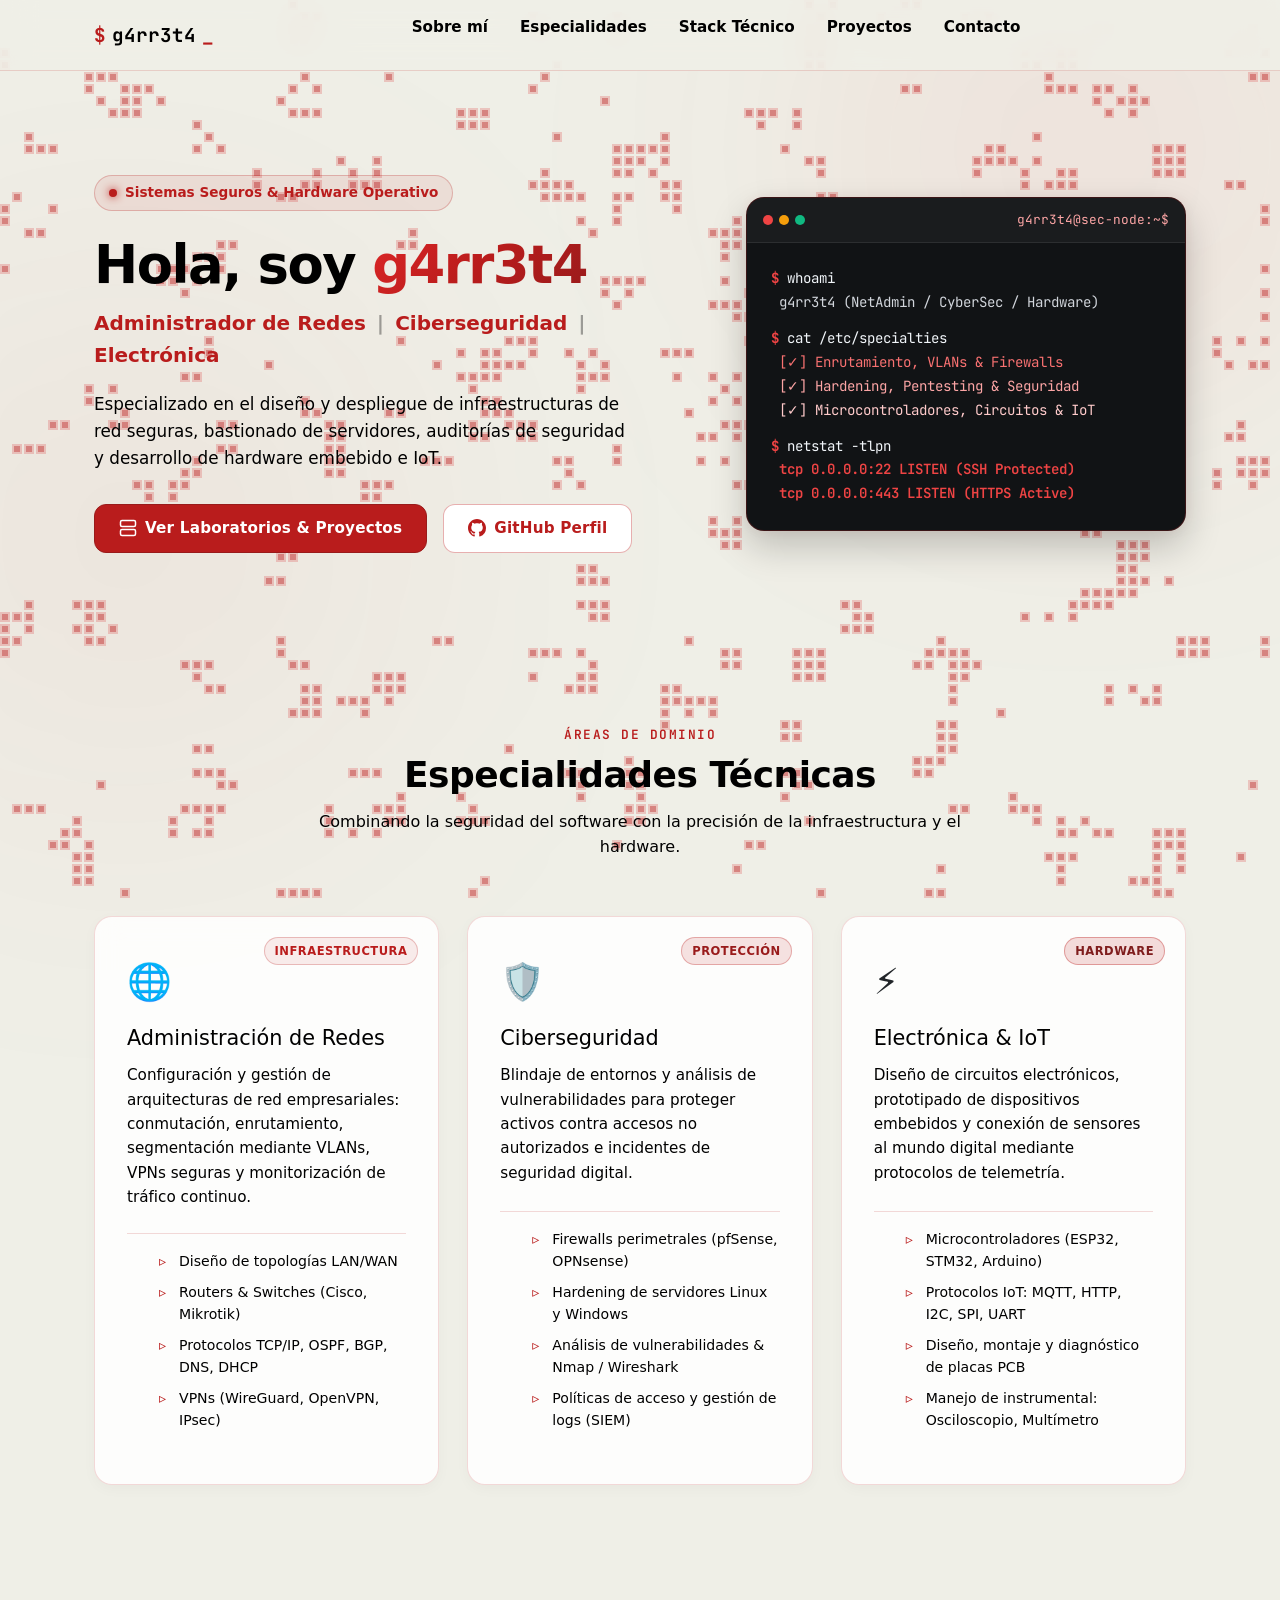
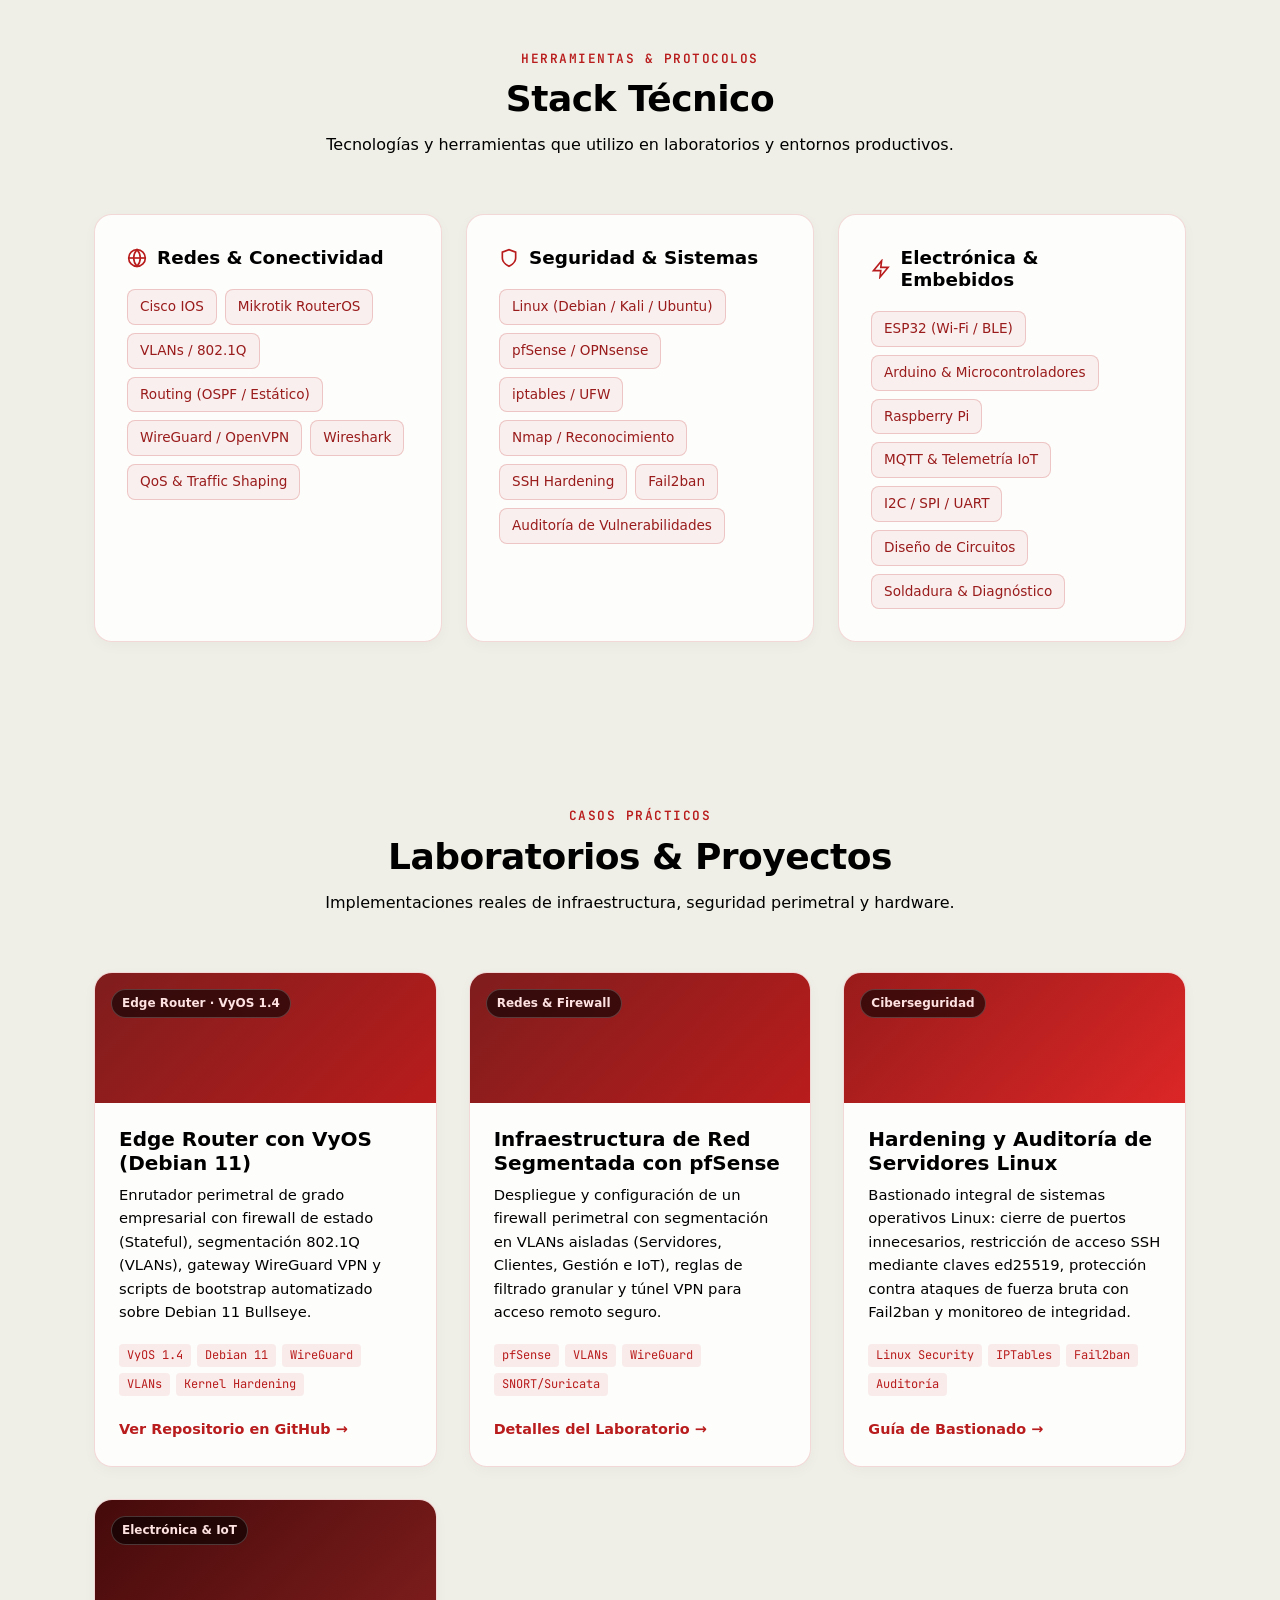
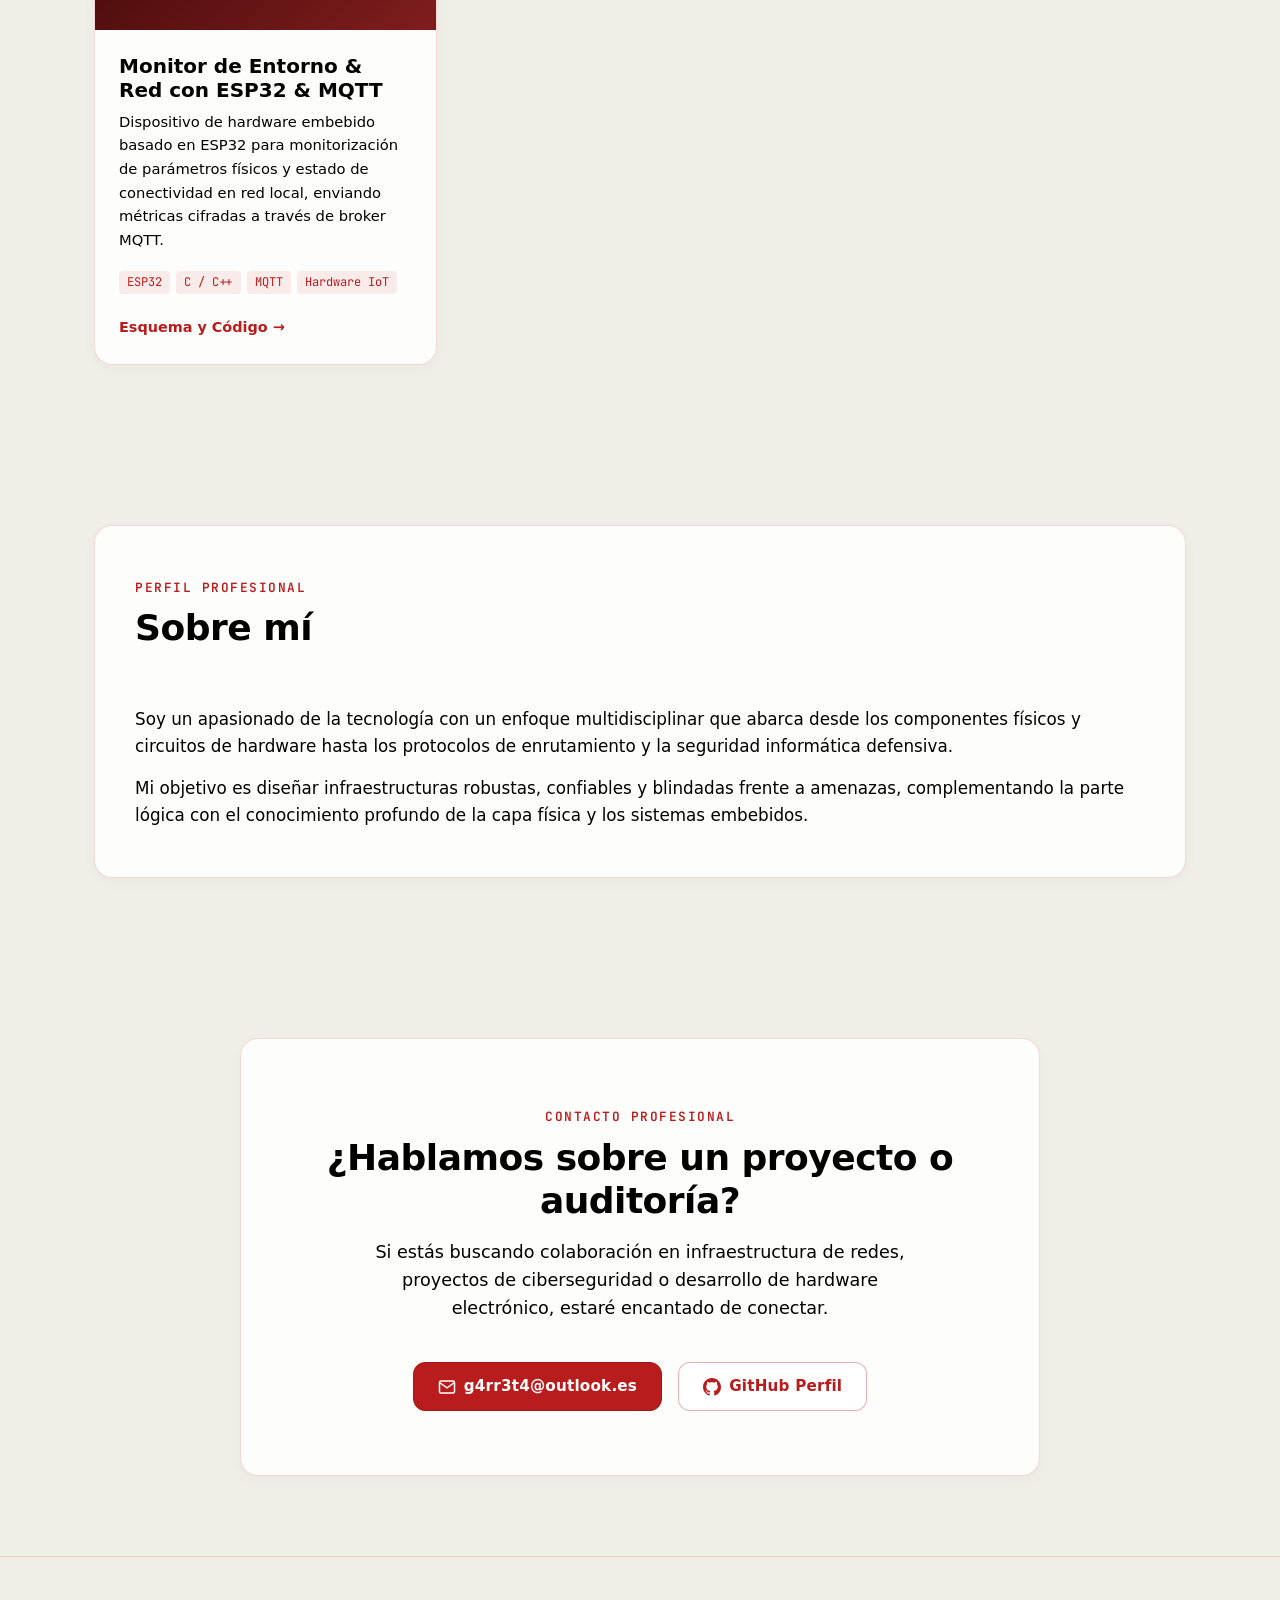
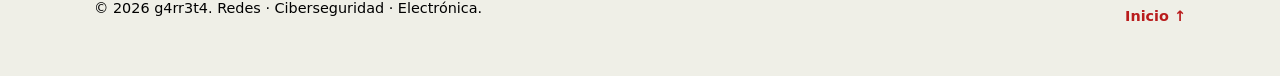
==== commit 16be02f3: "feat: add Google Search Console verification file and meta tag" ====
--- a/index.html
+++ b/index.html
@@ -6,6 +6,7 @@
 
   <!-- SEO Primario para Google -->
   <title>g4rr3t4 | Redes, Ciberseguridad & Electrónica - Portafolio Oficial</title>
+  <meta name="google-site-verification" content="googlee20c3fe0d829fd11" />
   <meta name="title" content="g4rr3t4 | Redes, Ciberseguridad & Electrónica - Portafolio Oficial">
   <meta name="description" content="Portafolio web oficial de g4rr3t4. Especialista en Administración de Redes, Ciberseguridad, Firewalls perimetrales, VyOS y Electrónica / IoT.">
   <meta name="keywords" content="g4rr3t4, g4rr3t4 github, g4rr3t4 portafolio, redes, ciberseguridad, vyos, debian 11, edge router, electronica, pentesting">
--- a/styles.css
+++ b/styles.css
@@ -2,33 +2,33 @@
   --font-main: 'Plus Jakarta Sans', system-ui, -apple-system, sans-serif;
   --font-mono: 'JetBrains Mono', monospace;
 
-  /* Fondo Negro y Acentos Verde Hacker / Ciberseguridad */
-  --bg-primary: #000000;
-  --bg-secondary: #050a05;
-  --bg-card: rgba(8, 14, 8, 0.82);
-  --bg-card-hover: rgba(14, 24, 14, 0.92);
-  --border-color: rgba(34, 197, 94, 0.15);
-  --border-hover: rgba(74, 222, 128, 0.45);
+  /* Tono Base Elegante #EFEFE7 */
+  --bg-primary: #EFEFE7;
+  --bg-secondary: #E5E5DC;
+  --bg-card: rgba(255, 255, 255, 0.85);
+  --bg-card-hover: rgba(255, 255, 255, 0.98);
+  --border-color: rgba(185, 28, 28, 0.16);
+  --border-hover: rgba(220, 38, 38, 0.45);
   
-  --text-primary: #f0fdf4;
-  --text-secondary: #86efac;
-  --text-muted: #4ade80;
-  --text-subtle: #4b6352;
-
-  /* Botones Verde Mate */
-  --btn-matte: #15803d;
-  --btn-matte-hover: #16a34a;
-  --btn-matte-border: #166534;
-  --btn-matte-sec-bg: #061106;
-  --btn-matte-sec-border: #166534;
-
-  --accent-green: #22c55e;
-  --accent-emerald: #10b981;
-  --accent-bright: #4ade80;
-  --accent-gradient: linear-gradient(135deg, #22c55e 0%, #10b981 50%, #4ade80 100%);
+  --text-primary: #000000;
+  --text-secondary: #000000;
+  --text-muted: #1a1a1a;
+  --text-subtle: #333333;
+
+  /* Paleta Rojo Mate (Matte Red) */
+  --btn-matte: #B91C1C;
+  --btn-matte-hover: #DC2626;
+  --btn-matte-border: #991B1B;
+  --btn-matte-sec-bg: #FFFFFF;
+  --btn-matte-sec-border: rgba(185, 28, 28, 0.35);
+
+  --accent-red: #B91C1C;
+  --accent-crimson: #DC2626;
+  --accent-bright: #EF4444;
+  --accent-gradient: linear-gradient(135deg, #DC2626 0%, #B91C1C 50%, #991B1B 100%);
   
-  --glow-1: rgba(34, 197, 94, 0.12);
-  --glow-2: rgba(16, 185, 129, 0.08);
+  --glow-1: rgba(220, 38, 38, 0.08);
+  --glow-2: rgba(185, 28, 28, 0.05);
 
   --radius-sm: 8px;
   --radius-md: 12px;
@@ -57,9 +57,10 @@
   overflow-x: hidden;
   min-height: 100vh;
   line-height: 1.6;
-}
-
-/* Canvas de fondo interactivo (Juego de la Vida) */
+  background-color: var(--bg-primary);
+}
+
+/* Canvas de fondo interactivo (Juego de la Vida en píxeles rojos) */
 #lifeCanvas {
   position: fixed;
   top: 0;
@@ -68,7 +69,7 @@
   height: 100vh;
   pointer-events: none;
   z-index: 0;
-  opacity: 0.55;
+  opacity: 0.75;
 }
 
 .container {
@@ -112,12 +113,10 @@
   z-index: 100;
   backdrop-filter: blur(16px);
   -webkit-backdrop-filter: blur(16px);
-  background-color: rgba(0, 0, 0, 0.85);
+  background-color: rgba(239, 239, 231, 0.88);
   border-bottom: 1px solid var(--border-color);
   transition: var(--transition);
 }
-
-
 
 .nav-container {
   display: flex;
@@ -130,7 +129,7 @@
   font-family: var(--font-mono);
   font-weight: 700;
   font-size: 1.2rem;
-  color: #ffffff;
+  color: #000000;
   text-decoration: none;
   display: flex;
   align-items: center;
@@ -138,11 +137,11 @@
 }
 
 .logo-terminal {
-  color: var(--accent-green);
+  color: var(--accent-red);
 }
 
 .cursor-blink {
-  color: var(--accent-green);
+  color: var(--accent-red);
   animation: blink 1s step-end infinite;
 }
 
@@ -158,15 +157,15 @@
 }
 
 .nav-link {
-  color: rgba(240, 253, 244, 0.7);
+  color: #000000;
   text-decoration: none;
-  font-weight: 500;
-  font-size: 0.92rem;
+  font-weight: 700;
+  font-size: 0.95rem;
   transition: var(--transition);
 }
 
 .nav-link:hover {
-  color: var(--accent-bright);
+  color: var(--accent-red);
 }
 
 .nav-actions {
@@ -210,11 +209,11 @@
   gap: 8px;
   padding: 6px 14px;
   border-radius: var(--radius-full);
-  background: rgba(34, 197, 94, 0.1);
-  border: 1px solid rgba(34, 197, 94, 0.3);
+  background: rgba(185, 28, 28, 0.08);
+  border: 1px solid rgba(185, 28, 28, 0.25);
   font-size: 0.85rem;
   font-weight: 600;
-  color: var(--accent-bright);
+  color: var(--accent-red);
   margin-bottom: 1.5rem;
 }
 
@@ -222,8 +221,8 @@
   width: 8px;
   height: 8px;
   border-radius: 50%;
-  background-color: var(--accent-green);
-  box-shadow: 0 0 8px var(--accent-green);
+  background-color: var(--accent-red);
+  box-shadow: 0 0 8px var(--accent-red);
 }
 
 .hero-title {
@@ -232,7 +231,7 @@
   letter-spacing: -1.5px;
   line-height: 1.15;
   margin-bottom: 0.75rem;
-  color: #ffffff;
+  color: #000000;
 }
 
 .gradient-text {
@@ -243,19 +242,19 @@
 
 .hero-subtitle {
   font-size: 1.25rem;
-  font-weight: 600;
-  color: var(--accent-bright);
+  font-weight: 700;
+  color: var(--accent-red);
   margin-bottom: 1.25rem;
 }
 
 .divider {
-  color: rgba(255, 255, 255, 0.2);
+  color: rgba(0, 0, 0, 0.35);
   margin: 0 4px;
 }
 
 .hero-description {
   font-size: 1.05rem;
-  color: rgba(240, 253, 244, 0.75);
+  color: #000000;
   max-width: 540px;
   margin-bottom: 2rem;
 }
@@ -267,7 +266,7 @@
 }
 
 /* =========================================
-   BOTONES VERDE MATE (Matte Green Buttons)
+   BOTONES ROJO MATE (Matte Red Buttons)
    ========================================= */
 .btn {
   display: inline-flex;
@@ -283,49 +282,50 @@
   letter-spacing: 0.2px;
 }
 
-/* Botón Primario: Verde Mate Sólido */
+/* Botón Primario: Rojo Mate Sólido */
 .btn-primary {
   background-color: var(--btn-matte);
-  color: #ffffff;
+  color: #ffffff !important;
   border: 1px solid var(--btn-matte-border);
   box-shadow: none; /* Mate puro */
 }
 
 .btn-primary:hover {
   background-color: var(--btn-matte-hover);
-  border-color: #22c55e;
+  border-color: var(--accent-crimson);
   transform: translateY(-2px);
-}
-
-/* Botón Secundario: Fondo oscuro con borde verde mate */
+  color: #ffffff !important;
+}
+
+/* Botón Secundario: Fondo blanco con borde rojo mate */
 .btn-secondary {
   background-color: var(--btn-matte-sec-bg);
-  color: #4ade80;
+  color: var(--btn-matte);
   border: 1px solid var(--btn-matte-sec-border);
 }
 
 .btn-secondary:hover {
-  background-color: #0d1e0d;
-  border-color: #22c55e;
-  color: #ffffff;
+  background-color: #fee2e2;
+  border-color: var(--btn-matte);
+  color: var(--btn-matte-border);
   transform: translateY(-2px);
 }
 
 /* Tarjeta Terminal */
 .terminal-card {
-  background: #030603;
-  border: 1px solid rgba(34, 197, 94, 0.25);
+  background: #111315;
+  border: 1px solid rgba(185, 28, 28, 0.25);
   border-radius: var(--radius-lg);
   overflow: hidden;
-  box-shadow: 0 16px 36px rgba(0, 0, 0, 0.7), 0 0 15px rgba(34, 197, 94, 0.08);
+  box-shadow: 0 16px 36px rgba(0, 0, 0, 0.2), 0 0 15px rgba(185, 28, 28, 0.06);
 }
 
 .terminal-header {
   display: flex;
   align-items: center;
   padding: 12px 16px;
-  background: rgba(34, 197, 94, 0.06);
-  border-bottom: 1px solid rgba(34, 197, 94, 0.15);
+  background: rgba(255, 255, 255, 0.04);
+  border-bottom: 1px solid rgba(255, 255, 255, 0.08);
 }
 
 .dot {
@@ -337,12 +337,12 @@
 
 .dot.red { background: #ef4444; }
 .dot.yellow { background: #f59e0b; }
-.dot.green { background: #22c55e; }
+.dot.green { background: #10b981; }
 
 .terminal-title {
   font-family: var(--font-mono);
   font-size: 0.8rem;
-  color: #4ade80;
+  color: #fca5a5;
   margin-left: auto;
 }
 
@@ -362,7 +362,7 @@
 }
 
 .term-prompt {
-  color: var(--accent-green);
+  color: var(--accent-bright);
   font-weight: 700;
 }
 
@@ -371,14 +371,14 @@
 }
 
 .term-output {
-  color: rgba(240, 253, 244, 0.7);
+  color: #d1d5db;
   padding-left: 0.5rem;
 }
 
-.text-cyan { color: #34d399; }
-.text-amber { color: #a3e635; }
-.text-purple { color: #4ade80; }
-.text-green { color: #22c55e; font-weight: 600; }
+.text-cyan { color: #f87171; }
+.text-amber { color: #fca5a5; }
+.text-purple { color: #fecaca; }
+.text-green { color: #ef4444; font-weight: 600; }
 
 /* Secciones Generales */
 .section {
@@ -401,9 +401,10 @@
   font-family: var(--font-mono);
   font-size: 0.8rem;
   text-transform: uppercase;
-  color: var(--accent-green);
+  color: var(--accent-red);
   letter-spacing: 1.5px;
   margin-bottom: 0.5rem;
+  font-weight: 600;
 }
 
 .section-title {
@@ -411,11 +412,11 @@
   font-weight: 700;
   letter-spacing: -0.5px;
   margin-bottom: 0.75rem;
-  color: #ffffff;
+  color: #000000;
 }
 
 .section-subtitle {
-  color: rgba(240, 253, 244, 0.7);
+  color: #000000;
   font-size: 1rem;
 }
 
@@ -437,12 +438,14 @@
   transition: var(--transition);
   display: flex;
   flex-direction: column;
+  box-shadow: 0 4px 14px rgba(0, 0, 0, 0.03);
 }
 
 .feature-card:hover {
   border-color: var(--border-hover);
   transform: translateY(-4px);
   background: var(--bg-card-hover);
+  box-shadow: 0 10px 24px rgba(185, 28, 28, 0.08);
 }
 
 .card-badge {
@@ -457,9 +460,9 @@
   letter-spacing: 0.5px;
 }
 
-.badge-blue { background: rgba(34, 197, 94, 0.15); color: #4ade80; border: 1px solid rgba(34, 197, 94, 0.35); }
-.badge-amber { background: rgba(21, 128, 61, 0.25); color: #86efac; border: 1px solid rgba(34, 197, 94, 0.35); }
-.badge-purple { background: rgba(16, 185, 129, 0.2); color: #6ee7b7; border: 1px solid rgba(16, 185, 129, 0.35); }
+.badge-blue { background: rgba(185, 28, 28, 0.08); color: #b91c1c; border: 1px solid rgba(185, 28, 28, 0.25); }
+.badge-amber { background: rgba(185, 28, 28, 0.12); color: #991b1b; border: 1px solid rgba(185, 28, 28, 0.3); }
+.badge-purple { background: rgba(185, 28, 28, 0.15); color: #7f1d1d; border: 1px solid rgba(185, 28, 28, 0.35); }
 
 .card-icon {
   font-size: 2.25rem;
@@ -469,11 +472,11 @@
 .feature-card h3 {
   font-size: 1.3rem;
   margin-bottom: 0.75rem;
-  color: #ffffff;
+  color: #000000;
 }
 
 .feature-card p {
-  color: rgba(240, 253, 244, 0.75);
+  color: #000000;
   font-size: 0.95rem;
   margin-bottom: 1.5rem;
 }
@@ -490,7 +493,7 @@
 
 .feature-list li {
   font-size: 0.88rem;
-  color: rgba(240, 253, 244, 0.65);
+  color: #000000;
   position: relative;
   padding-left: 1.25rem;
 }
@@ -499,7 +502,7 @@
   content: "▹";
   position: absolute;
   left: 0;
-  color: var(--accent-green);
+  color: var(--accent-red);
 }
 
 /* Skills Categories */
@@ -516,10 +519,12 @@
   padding: 2rem;
   backdrop-filter: blur(14px);
   transition: var(--transition);
+  box-shadow: 0 4px 14px rgba(0, 0, 0, 0.03);
 }
 
 .skills-category-card:hover {
   border-color: var(--border-hover);
+  box-shadow: 0 10px 24px rgba(185, 28, 28, 0.08);
 }
 
 .category-title {
@@ -528,11 +533,12 @@
   gap: 10px;
   font-size: 1.15rem;
   margin-bottom: 1.25rem;
-  color: #ffffff;
+  color: #000000;
+  font-weight: 700;
 }
 
 .category-title svg {
-  color: var(--accent-green);
+  color: var(--accent-red);
 }
 
 .tags-container {
@@ -542,9 +548,9 @@
 }
 
 .tag {
-  background: rgba(34, 197, 94, 0.08);
-  border: 1px solid rgba(34, 197, 94, 0.2);
-  color: #86efac;
+  background: rgba(185, 28, 28, 0.06);
+  border: 1px solid rgba(185, 28, 28, 0.2);
+  color: #991b1b;
   padding: 6px 12px;
   border-radius: var(--radius-sm);
   font-size: 0.85rem;
@@ -552,12 +558,10 @@
   transition: var(--transition);
 }
 
-
-
 .tag:hover {
   color: #ffffff;
-  border-color: var(--accent-green);
-  background: rgba(34, 197, 94, 0.2);
+  border-color: var(--accent-red);
+  background: var(--btn-matte);
 }
 
 /* Projects */
@@ -576,11 +580,13 @@
   flex-direction: column;
   backdrop-filter: blur(14px);
   transition: var(--transition);
+  box-shadow: 0 4px 14px rgba(0, 0, 0, 0.03);
 }
 
 .project-card:hover {
   border-color: var(--border-hover);
   transform: translateY(-5px);
+  box-shadow: 0 12px 28px rgba(185, 28, 28, 0.1);
 }
 
 .project-banner {
@@ -590,15 +596,15 @@
   padding: 1rem;
 }
 
-.banner-net { background: linear-gradient(135deg, #052e16, #14532d); }
-.banner-sec { background: linear-gradient(135deg, #064e3b, #047857); }
-.banner-elec { background: linear-gradient(135deg, #14532d, #166534); }
+.banner-net { background: linear-gradient(135deg, #7f1d1d, #b91c1c); }
+.banner-sec { background: linear-gradient(135deg, #991b1b, #dc2626); }
+.banner-elec { background: linear-gradient(135deg, #450a0a, #7f1d1d); }
 
 .project-type {
-  background: rgba(0, 0, 0, 0.65);
+  background: rgba(0, 0, 0, 0.6);
   backdrop-filter: blur(8px);
-  color: #86efac;
-  border: 1px solid rgba(34, 197, 94, 0.3);
+  color: #fee2e2;
+  border: 1px solid rgba(255, 255, 255, 0.2);
   padding: 4px 10px;
   border-radius: var(--radius-full);
   font-size: 0.75rem;
@@ -615,12 +621,13 @@
 .project-title {
   font-size: 1.25rem;
   margin-bottom: 0.5rem;
-  color: #ffffff;
+  color: #000000;
+  font-weight: 700;
 }
 
 .project-desc {
-  color: rgba(240, 253, 244, 0.7);
-  font-size: 0.9rem;
+  color: #000000;
+  font-size: 0.92rem;
   margin-bottom: 1.25rem;
   flex-grow: 1;
 }
@@ -635,11 +642,14 @@
 .project-tags span {
   font-family: var(--font-mono);
   font-size: 0.75rem;
-  color: #86efac;
+  color: #b91c1c;
+  background: rgba(185, 28, 28, 0.08);
+  padding: 2px 8px;
+  border-radius: 4px;
 }
 
 .link-btn {
-  color: var(--accent-bright);
+  color: var(--accent-red);
   text-decoration: none;
   font-weight: 600;
   font-size: 0.9rem;
@@ -650,7 +660,7 @@
 }
 
 .link-btn:hover {
-  color: #ffffff;
+  color: var(--accent-crimson);
   transform: translateX(4px);
 }
 
@@ -661,10 +671,11 @@
   border-radius: var(--radius-lg);
   padding: 3rem 2.5rem;
   backdrop-filter: blur(14px);
+  box-shadow: 0 4px 14px rgba(0, 0, 0, 0.03);
 }
 
 .about-text-content p {
-  color: rgba(240, 253, 244, 0.75);
+  color: #000000;
   font-size: 1.05rem;
   margin-bottom: 1rem;
 }
@@ -683,10 +694,11 @@
   max-width: 800px;
   margin: 0 auto;
   backdrop-filter: blur(14px);
+  box-shadow: 0 4px 14px rgba(0, 0, 0, 0.03);
 }
 
 .contact-text {
-  color: rgba(240, 253, 244, 0.75);
+  color: #000000;
   font-size: 1.1rem;
   margin: 1rem auto 2.5rem;
   max-width: 550px;
@@ -703,11 +715,12 @@
 .site-footer {
   border-top: 1px solid var(--border-color);
   padding: 2.5rem 0;
-  color: rgba(240, 253, 244, 0.45);
+  color: #000000;
   font-size: 0.9rem;
+  font-weight: 500;
   position: relative;
   z-index: 2;
-  background: rgba(0, 0, 0, 0.7);
+  background: rgba(239, 239, 231, 0.95);
 }
 
 .footer-container {
@@ -717,13 +730,14 @@
 }
 
 .footer-links a {
-  color: var(--accent-bright);
+  color: var(--accent-red);
   text-decoration: none;
   transition: var(--transition);
+  font-weight: 600;
 }
 
 .footer-links a:hover {
-  color: #ffffff;
+  color: var(--accent-crimson);
 }
 
 /* Responsive */
